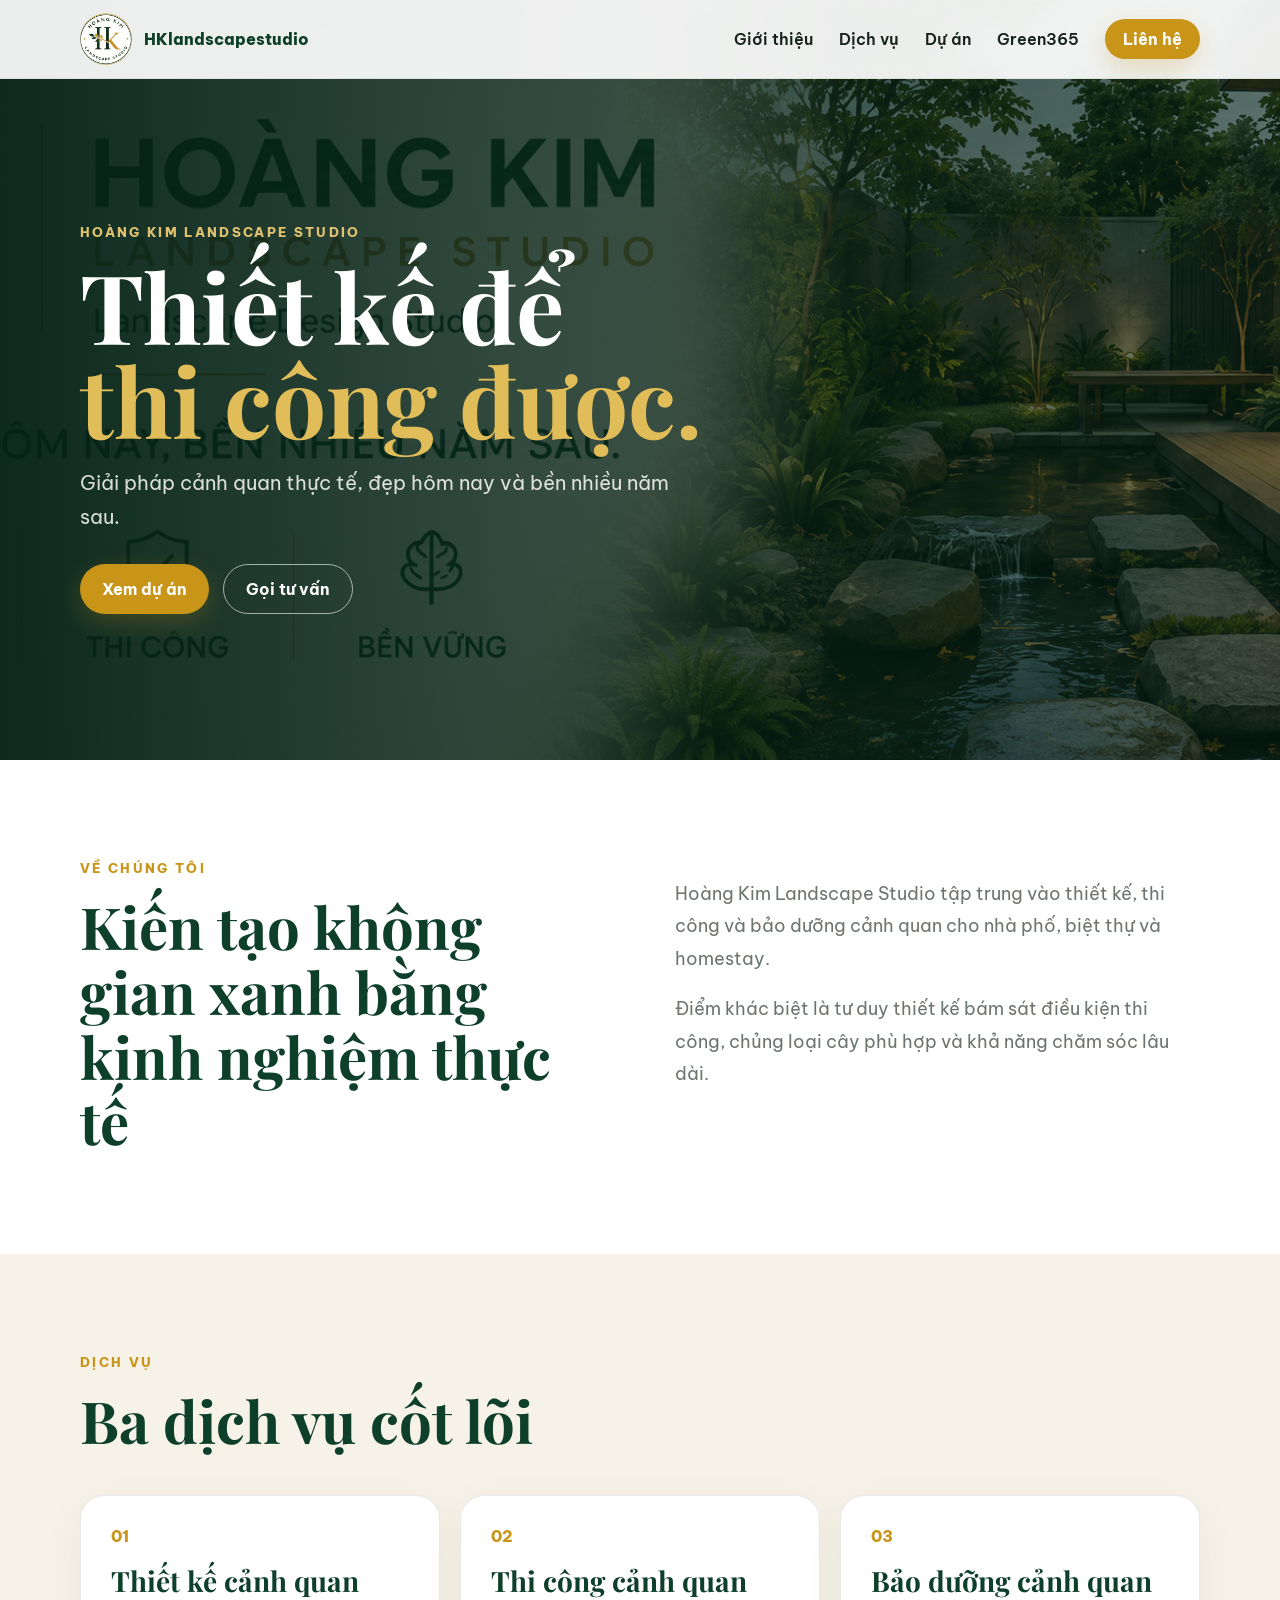
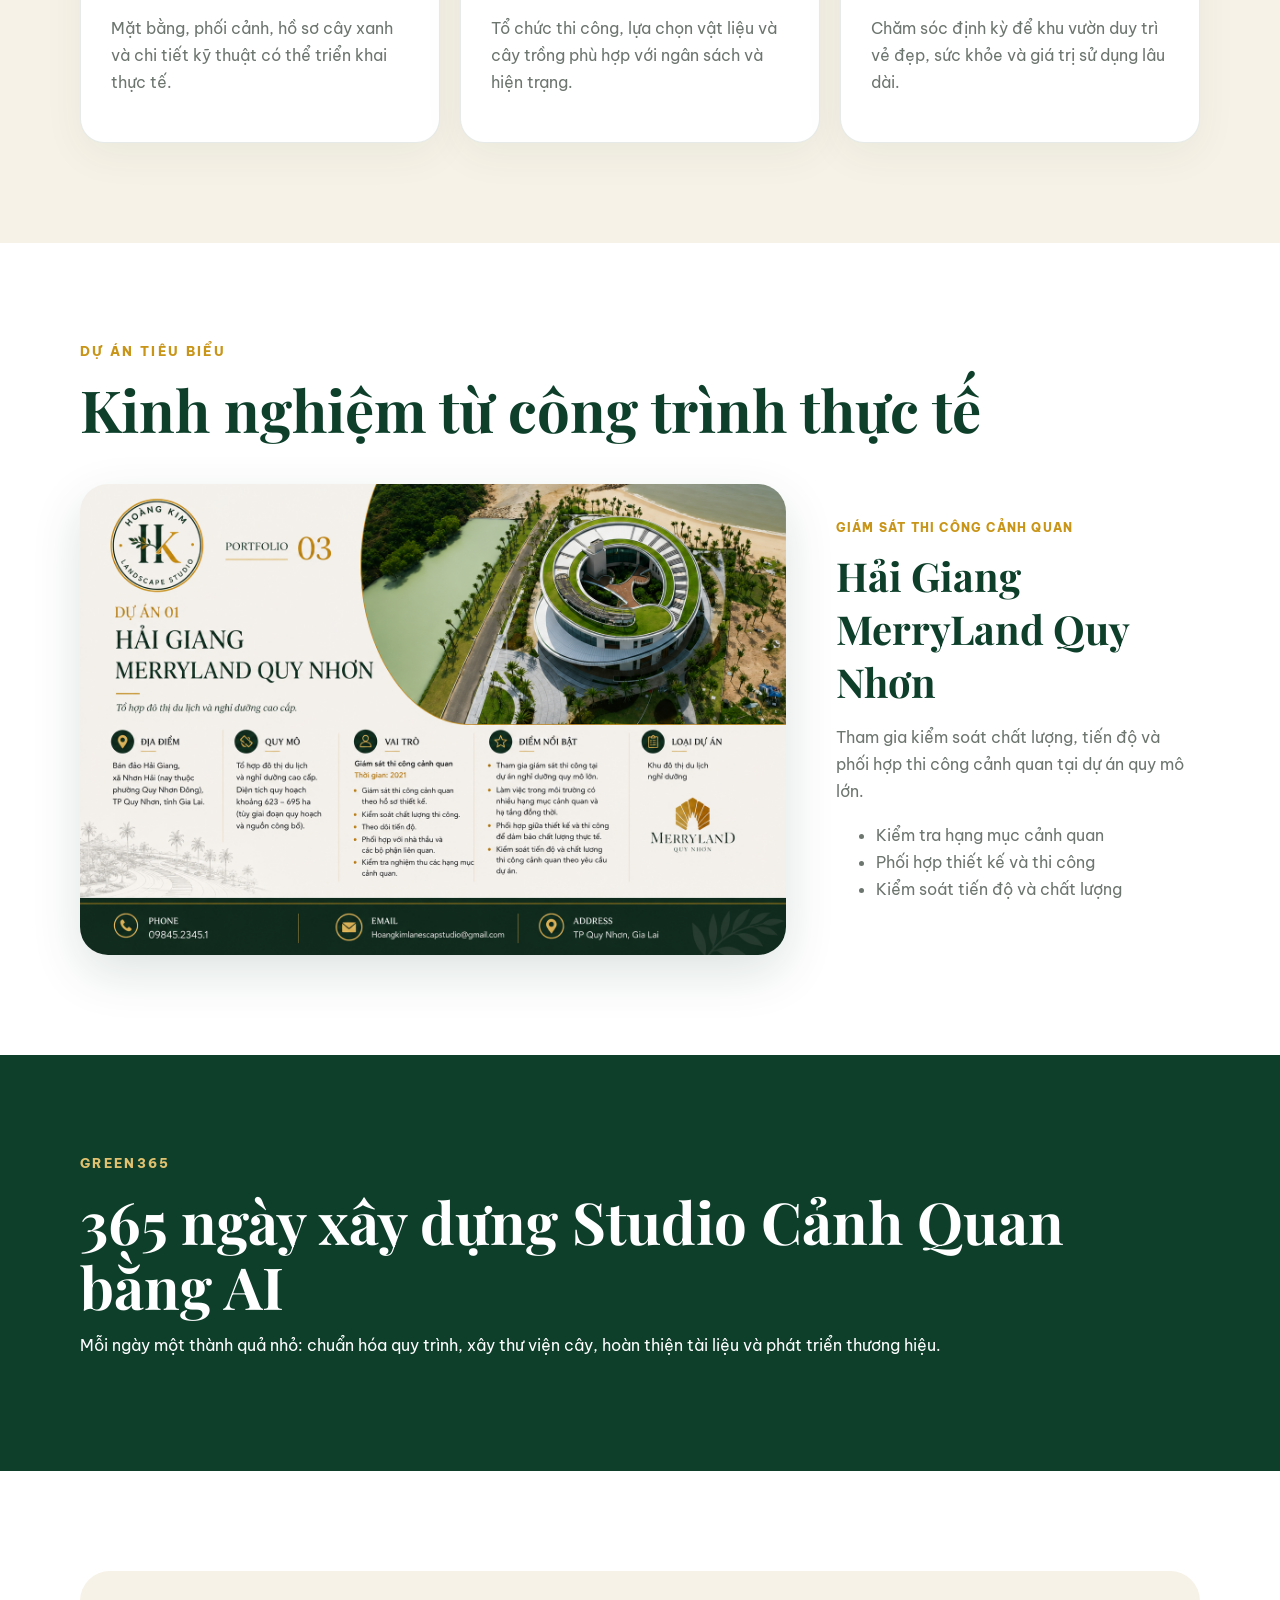
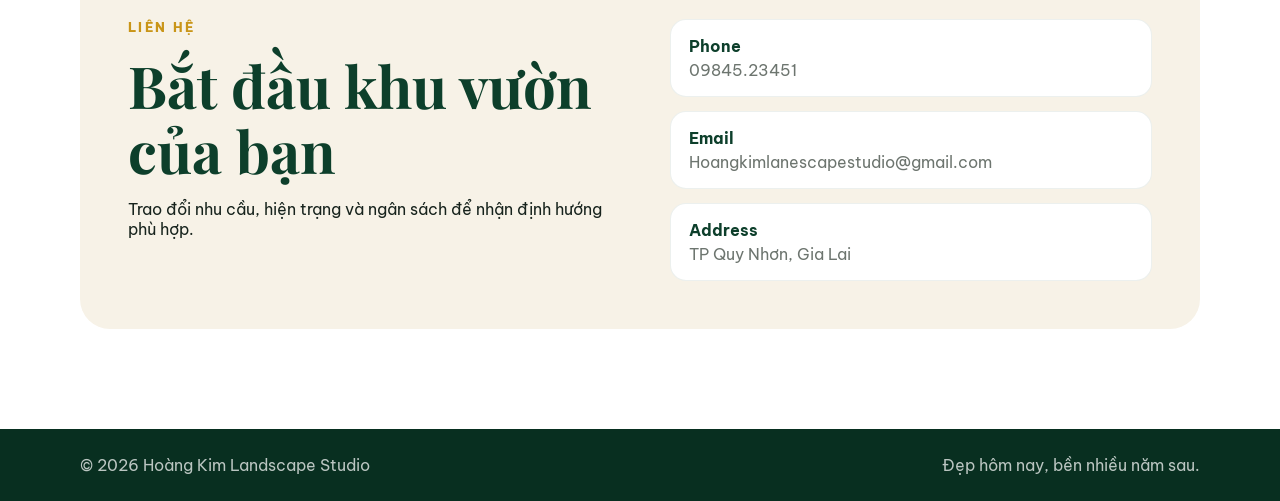
==== index.html @ aa74af4d "Refactor green365 section layout and content Updated the layout and content of the green365 section." ====
<!doctype html>
<html lang="vi">
<head>
  <meta charset="utf-8">
  <meta name="viewport" content="width=device-width,initial-scale=1">
  <meta name="description" content="Hoàng Kim Landscape Studio – Thiết kế, thi công và bảo dưỡng cảnh quan.">
  <title>HKlandscapestudio | Hoàng Kim Landscape Studio</title>
  <link rel="preconnect" href="https://fonts.googleapis.com">
  <link rel="preconnect" href="https://fonts.gstatic.com" crossorigin>
  <link href="https://fonts.googleapis.com/css2?family=Be+Vietnam+Pro:wght@400;500;600;700;800&family=Playfair+Display:wght@600;700&display=swap" rel="stylesheet">
  <link rel="stylesheet" href="styles.css">
</head>
<body>
<header class="site-header">
  <div class="container nav-wrap">
    <a class="brand" href="#top">
      <img src="assets/logo.jpg" alt="Logo Hoàng Kim Landscape Studio">
      <span>HKlandscapestudio</span>
    </a>
    <button class="menu-btn" aria-label="Mở menu" onclick="document.body.classList.toggle('menu-open')">☰</button>
    <nav>
      <a href="#about">Giới thiệu</a>
      <a href="#services">Dịch vụ</a>
      <a href="#projects">Dự án</a>
      <a href="#green365">Green365</a>
      <a href="#contact" class="btn small">Liên hệ</a>
    </nav>
  </div>
</header>

<main id="top">
  <section class="hero">
    <div class="overlay"></div>
    <div class="container hero-content">
      <div class="eyebrow">HOÀNG KIM LANDSCAPE STUDIO</div>
      <h1>Thiết kế để<br><span>thi công được.</span></h1>
      <p>Giải pháp cảnh quan thực tế, đẹp hôm nay và bền nhiều năm sau.</p>
      <div class="hero-actions">
        <a href="#projects" class="btn">Xem dự án</a>
        <a href="tel:0984523451" class="btn ghost">Gọi tư vấn</a>
      </div>
    </div>
  </section>

  <section id="about" class="section">
    <div class="container split">
      <div>
        <div class="eyebrow dark">VỀ CHÚNG TÔI</div>
        <h2>Kiến tạo không gian xanh bằng kinh nghiệm thực tế</h2>
      </div>
      <div class="lead">
        <p>Hoàng Kim Landscape Studio tập trung vào thiết kế, thi công và bảo dưỡng cảnh quan cho nhà phố, biệt thự và homestay.</p>
        <p>Điểm khác biệt là tư duy thiết kế bám sát điều kiện thi công, chủng loại cây phù hợp và khả năng chăm sóc lâu dài.</p>
      </div>
    </div>
  </section>

  <section id="services" class="section soft">
    <div class="container">
      <div class="section-head">
        <div class="eyebrow dark">DỊCH VỤ</div>
        <h2>Ba dịch vụ cốt lõi</h2>
      </div>
      <div class="cards">
        <article class="card">
          <span>01</span><h3>Thiết kế cảnh quan</h3>
          <p>Mặt bằng, phối cảnh, hồ sơ cây xanh và chi tiết kỹ thuật có thể triển khai thực tế.</p>
        </article>
        <article class="card">
          <span>02</span><h3>Thi công cảnh quan</h3>
          <p>Tổ chức thi công, lựa chọn vật liệu và cây trồng phù hợp với ngân sách và hiện trạng.</p>
        </article>
        <article class="card">
          <span>03</span><h3>Bảo dưỡng cảnh quan</h3>
          <p>Chăm sóc định kỳ để khu vườn duy trì vẻ đẹp, sức khỏe và giá trị sử dụng lâu dài.</p>
        </article>
      </div>
    </div>
  </section>

  <section id="projects" class="section">
    <div class="container">
      <div class="section-head">
        <div class="eyebrow dark">DỰ ÁN TIÊU BIỂU</div>
        <h2>Kinh nghiệm từ công trình thực tế</h2>
      </div>
      <div class="project">
        <img src="assets/portfolio-hai-giang.png" alt="Dự án Hải Giang MerryLand Quy Nhơn">
        <div class="project-copy">
          <div class="tag">GIÁM SÁT THI CÔNG CẢNH QUAN</div>
          <h3>Hải Giang MerryLand Quy Nhơn</h3>
          <p>Tham gia kiểm soát chất lượng, tiến độ và phối hợp thi công cảnh quan tại dự án quy mô lớn.</p>
          <ul>
            <li>Kiểm tra hạng mục cảnh quan</li>
            <li>Phối hợp thiết kế và thi công</li>
            <li>Kiểm soát tiến độ và chất lượng</li>
          </ul>
        </div>
      </div>
    </div>
  </section>

  <section id="green365" class="section green">
  <div class="container">

    <div class="green365-heading">
      <div>
        <div class="eyebrow">GREEN365</div>
        <h2>365 ngày xây dựng Studio Cảnh Quan bằng AI</h2>
      </div>

      <p>
        Mỗi ngày một thành quả nhỏ: chuẩn hóa quy trình, xây thư viện cây,
        hoàn thiện tài liệu và phát triển thương hiệu.
      </p>
    </div>

    <div id="green365-gallery" class="green365-gallery">
      <!-- Các ngày Green365 sẽ tự động xuất hiện tại đây -->
    </div>

  </div>
</section>

  <section id="contact" class="section">
    <div class="container contact-box">
      <div>
        <div class="eyebrow dark">LIÊN HỆ</div>
        <h2>Bắt đầu khu vườn của bạn</h2>
        <p>Trao đổi nhu cầu, hiện trạng và ngân sách để nhận định hướng phù hợp.</p>
      </div>
      <div class="contact-list">
        <a href="tel:0984523451"><b>Phone</b><span>09845.23451</span></a>
        <a href="mailto:Hoangkimlanescapestudio@gmail.com"><b>Email</b><span>Hoangkimlanescapestudio@gmail.com</span></a>
        <div><b>Address</b><span>TP Quy Nhơn, Gia Lai</span></div>
      </div>
    </div>
  </section>
</main>

<footer>
  <div class="container footer-wrap">
    <span>© 2026 Hoàng Kim Landscape Studio</span>
    <span>Đẹp hôm nay, bền nhiều năm sau.</span>
  </div>
</footer>
<script src="script.js"></script>
</body>
</html>
---- styles.css ----
:root{--green:#0d3f2b;--green2:#174f36;--gold:#c99518;--cream:#f7f2e7;--ink:#17231d;--muted:#6d756f;--white:#fff}
*{box-sizing:border-box}html{scroll-behavior:smooth}body{margin:0;font-family:"Be Vietnam Pro",sans-serif;color:var(--ink);background:#fff}img{max-width:100%;display:block}a{text-decoration:none;color:inherit}
.container{width:min(1120px,92%);margin:auto}.site-header{position:fixed;top:0;left:0;right:0;z-index:20;background:rgba(255,255,255,.92);backdrop-filter:blur(12px);border-bottom:1px solid rgba(13,63,43,.08)}
.nav-wrap{height:78px;display:flex;align-items:center;justify-content:space-between}.brand{display:flex;align-items:center;gap:12px;font-weight:800;color:var(--green)}.brand img{width:52px;height:52px;border-radius:50%;object-fit:cover}.site-header nav{display:flex;gap:26px;align-items:center;font-weight:600}.site-header nav a:hover{color:var(--gold)}
.menu-btn{display:none;border:0;background:none;font-size:28px;color:var(--green)}
.btn{display:inline-flex;align-items:center;justify-content:center;padding:14px 22px;border-radius:999px;background:var(--gold);color:#fff;font-weight:700;box-shadow:0 8px 24px rgba(201,149,24,.24)}.btn.small{padding:10px 18px}.btn.ghost{background:transparent;border:1px solid rgba(255,255,255,.6);box-shadow:none}
.hero{min-height:760px;display:flex;align-items:center;position:relative;background:linear-gradient(90deg,rgba(4,34,22,.96),rgba(4,34,22,.58)),url("assets/hero-cover.png") center/cover no-repeat;color:#fff;padding-top:78px}.hero-content{position:relative;z-index:2}.eyebrow{letter-spacing:.18em;font-weight:800;font-size:13px;color:#dfc16f;margin-bottom:18px}.eyebrow.dark{color:var(--gold)}h1,h2,h3{font-family:"Playfair Display",serif;margin:0}h1{font-size:clamp(54px,8vw,96px);line-height:.98;max-width:850px}h1 span{color:#e0bd58}.hero p{font-size:20px;max-width:620px;line-height:1.7;color:rgba(255,255,255,.84)}.hero-actions{display:flex;gap:14px;margin-top:30px}
.section{padding:100px 0}.soft{background:var(--cream)}.split{display:grid;grid-template-columns:1fr 1fr;gap:70px;align-items:start}.section h2{font-size:clamp(38px,5vw,58px);line-height:1.12;color:var(--green)}.lead{font-size:18px;line-height:1.8;color:var(--muted)}.section-head{margin-bottom:42px}.cards{display:grid;grid-template-columns:repeat(3,1fr);gap:20px}.card{padding:30px;border-radius:24px;background:#fff;border:1px solid rgba(13,63,43,.1);box-shadow:0 12px 40px rgba(13,63,43,.06)}.card span{color:var(--gold);font-weight:800}.card h3{font-size:28px;color:var(--green);margin:16px 0 10px}.card p{color:var(--muted);line-height:1.7}
.project{display:grid;grid-template-columns:1.3fr .7fr;gap:34px;align-items:center}.project img{border-radius:28px;box-shadow:0 18px 50px rgba(13,63,43,.14)}.project-copy{padding:16px}.tag{font-size:12px;font-weight:800;letter-spacing:.1em;color:var(--gold)}.project h3{font-size:40px;color:var(--green);margin:14px 0}.project p,.project li{color:var(--muted);line-height:1.7}
.green{background:var(--green);color:#fff}.green h2{color:#fff}.light{color:rgba(255,255,255,.76)}.text-link{color:#e1bf58;font-weight:700}
.contact-box{display:grid;grid-template-columns:1fr 1fr;gap:60px;background:var(--cream);padding:48px;border-radius:30px}.contact-list{display:grid;gap:14px}.contact-list a,.contact-list div{padding:16px 18px;background:#fff;border-radius:16px;display:flex;flex-direction:column;gap:4px;border:1px solid rgba(13,63,43,.08)}.contact-list b{color:var(--green)}.contact-list span{color:var(--muted);word-break:break-word}
footer{background:#082f20;color:rgba(255,255,255,.72);padding:26px 0}.footer-wrap{display:flex;justify-content:space-between;gap:20px}
@media(max-width:800px){.menu-btn{display:block}.site-header nav{display:none;position:absolute;top:78px;left:0;right:0;background:#fff;padding:20px;flex-direction:column;box-shadow:0 15px 30px rgba(0,0,0,.1)}body.menu-open nav{display:flex}.hero{min-height:680px}.split,.cards,.project,.contact-box{grid-template-columns:1fr}.section{padding:72px 0}.project-copy{padding:0}.footer-wrap{flex-direction:column}.brand span{font-size:14px}}
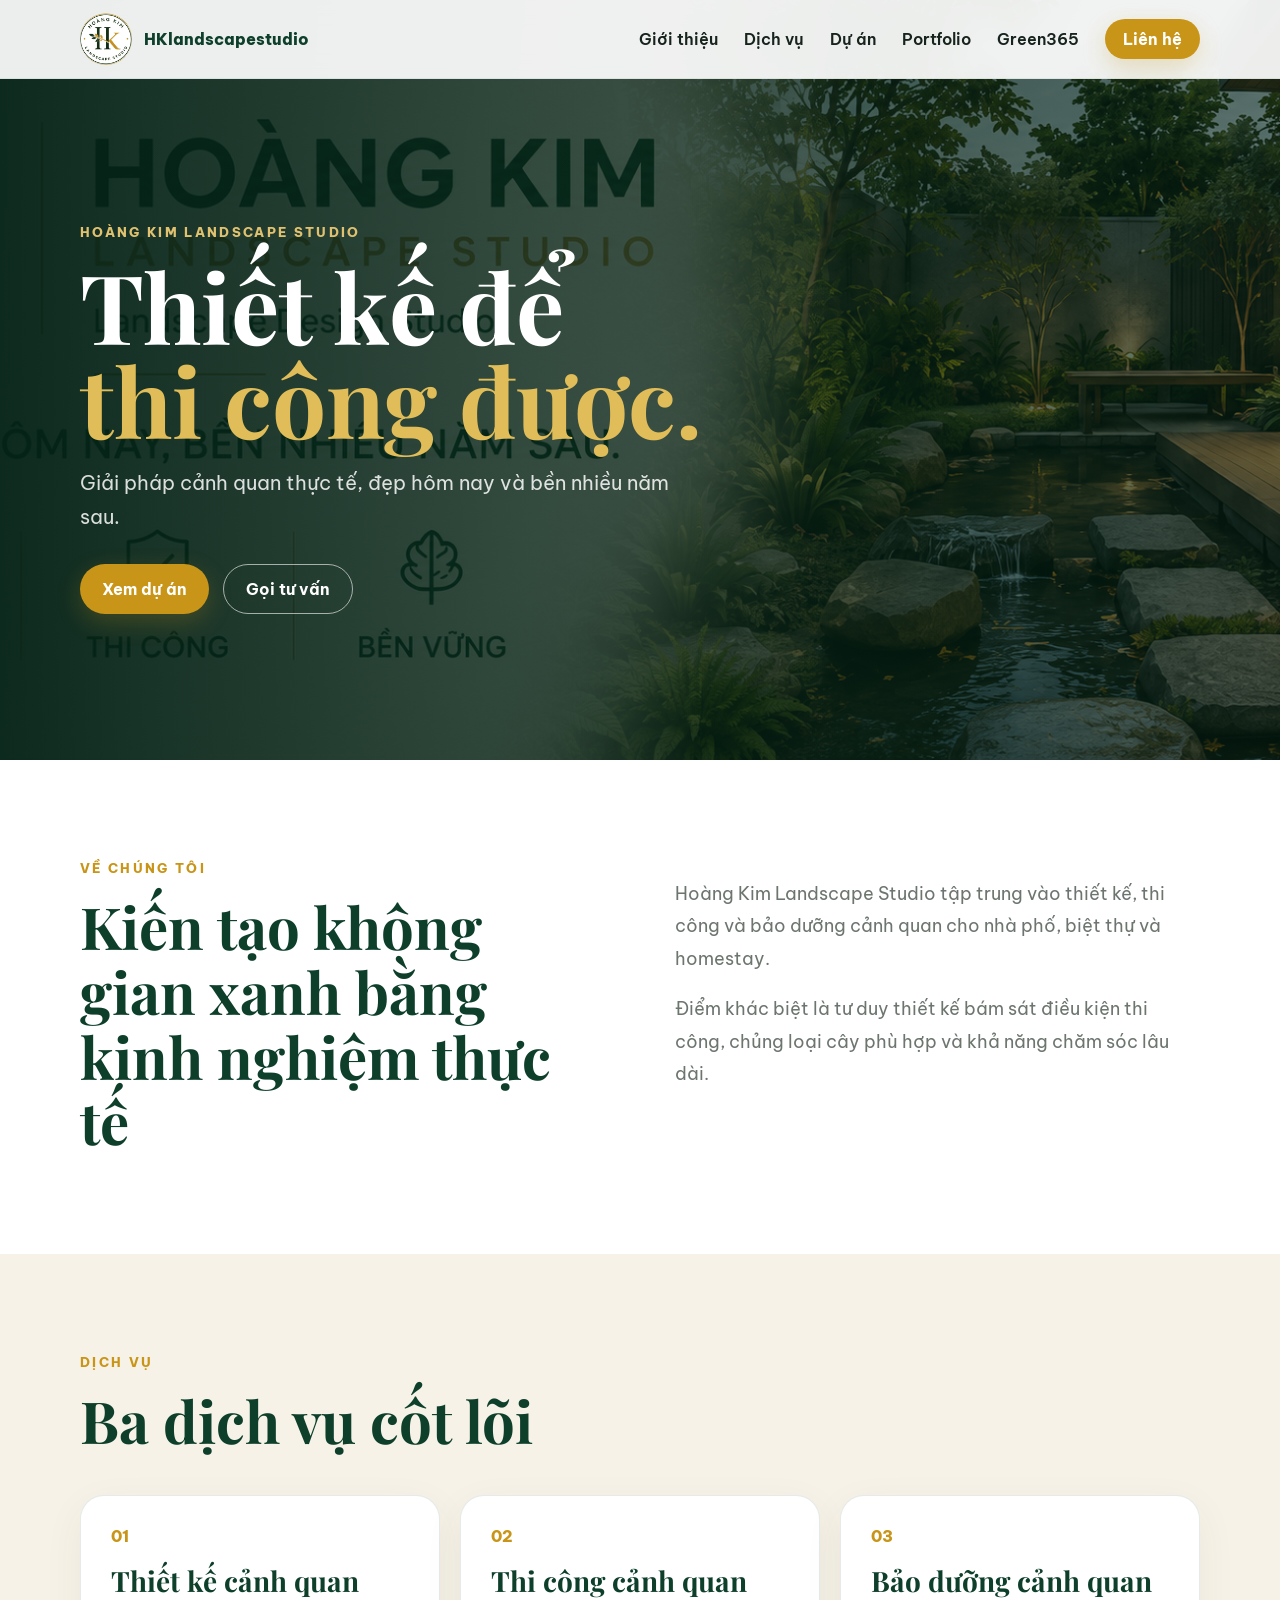
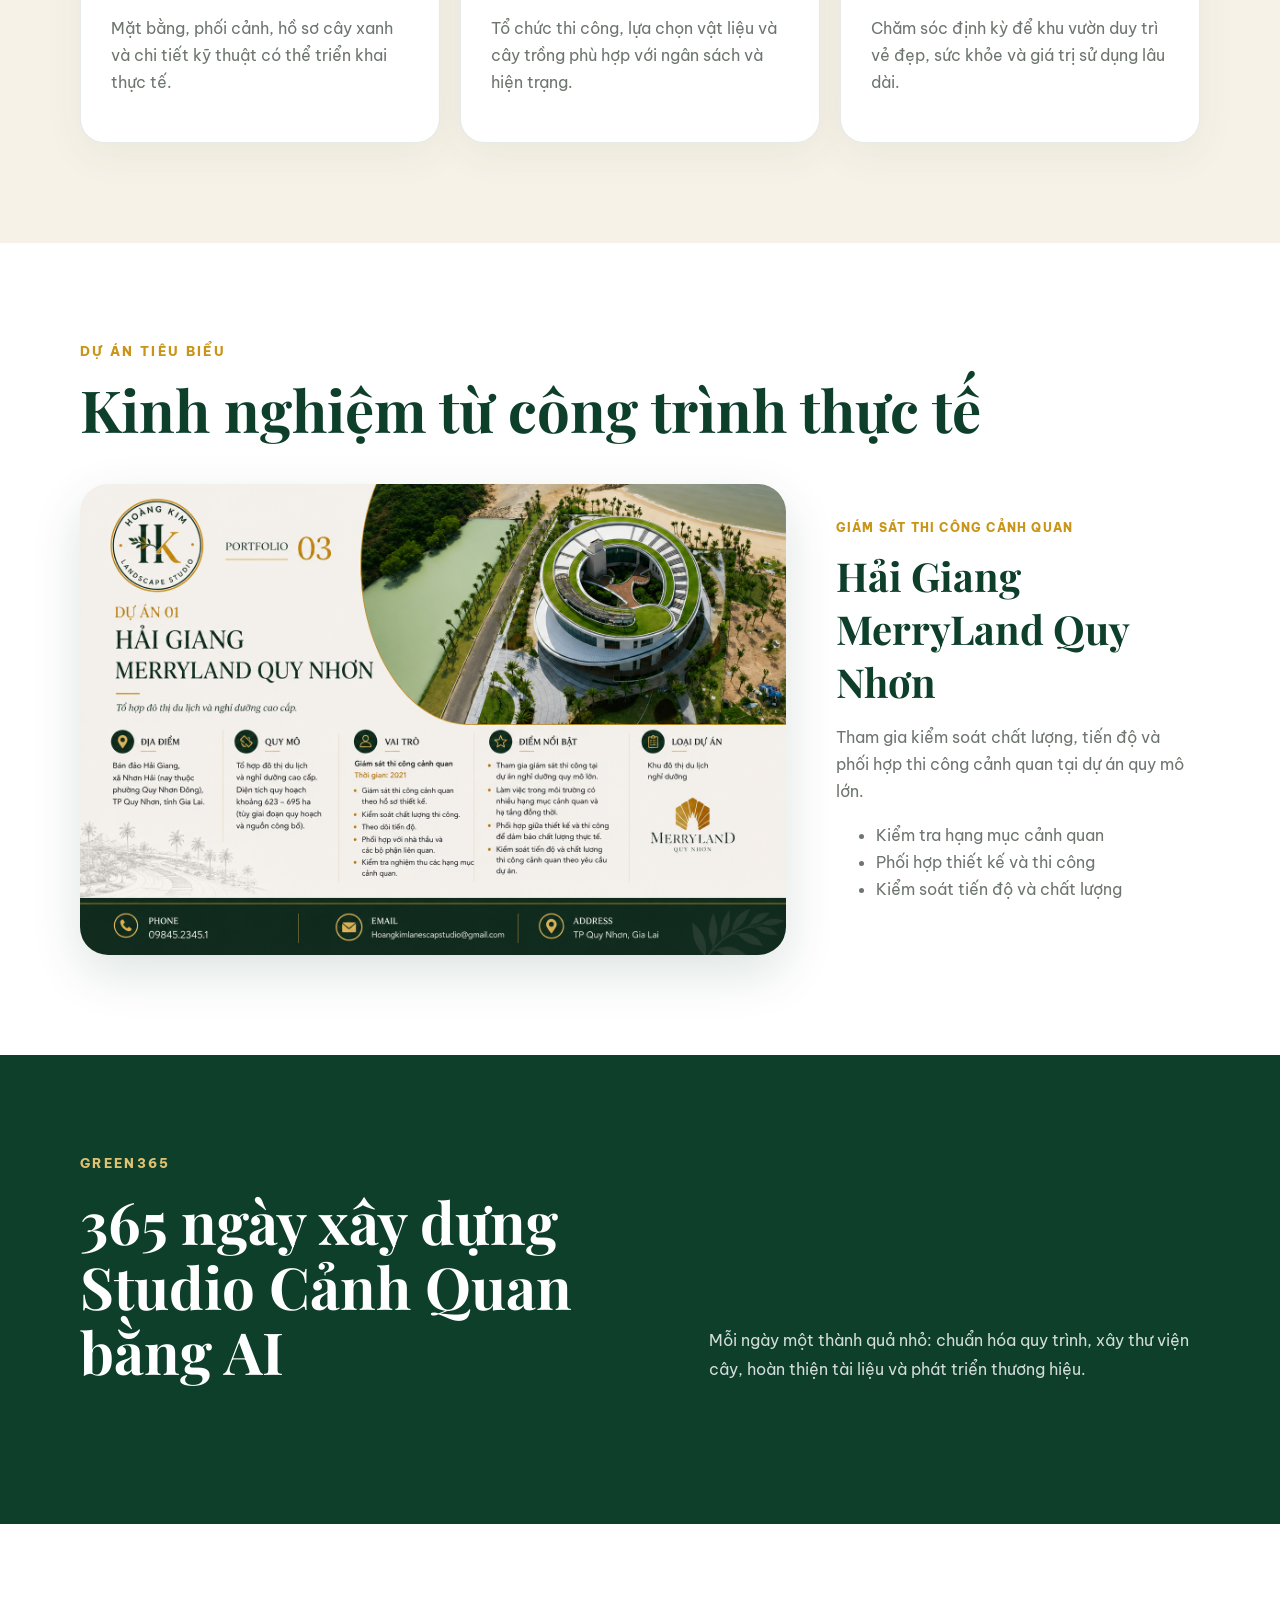
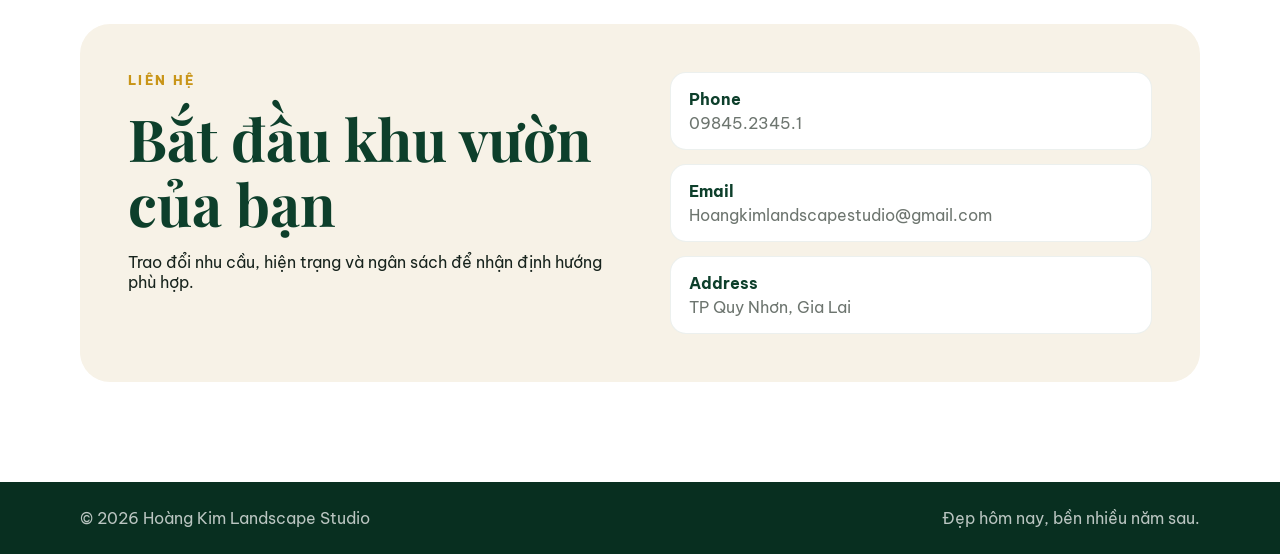
==== commit 9c3fdbe2: "Update index.html" ====
--- a/index.html
+++ b/index.html
@@ -22,7 +22,8 @@
       <a href="#about">Giới thiệu</a>
       <a href="#services">Dịch vụ</a>
       <a href="#projects">Dự án</a>
-      <a href="#green365">Green365</a>
+      <a href="portfolio.html">Portfolio</a>
+      <a href="green365.html">Green365</a>
       <a href="#contact" class="btn small">Liên hệ</a>
     </nav>
   </div>
@@ -130,8 +131,8 @@
         <p>Trao đổi nhu cầu, hiện trạng và ngân sách để nhận định hướng phù hợp.</p>
       </div>
       <div class="contact-list">
-        <a href="tel:0984523451"><b>Phone</b><span>09845.23451</span></a>
-        <a href="mailto:Hoangkimlanescapestudio@gmail.com"><b>Email</b><span>Hoangkimlanescapestudio@gmail.com</span></a>
+        <a href="tel:098452345.1"><b>Phone</b><span>09845.2345.1</span></a>
+        <a href="mailto:Hoangkimlandscapestudio@gmail.com"><b>Email</b><span>Hoangkimlandscapestudio@gmail.com</span></a>
         <div><b>Address</b><span>TP Quy Nhơn, Gia Lai</span></div>
       </div>
     </div>
@@ -144,6 +145,7 @@
     <span>Đẹp hôm nay, bền nhiều năm sau.</span>
   </div>
 </footer>
+<script src="green365.js"></script>
 <script src="script.js"></script>
 </body>
 </html>
--- a/styles.css
+++ b/styles.css
@@ -12,3 +12,79 @@
 .contact-box{display:grid;grid-template-columns:1fr 1fr;gap:60px;background:var(--cream);padding:48px;border-radius:30px}.contact-list{display:grid;gap:14px}.contact-list a,.contact-list div{padding:16px 18px;background:#fff;border-radius:16px;display:flex;flex-direction:column;gap:4px;border:1px solid rgba(13,63,43,.08)}.contact-list b{color:var(--green)}.contact-list span{color:var(--muted);word-break:break-word}
 footer{background:#082f20;color:rgba(255,255,255,.72);padding:26px 0}.footer-wrap{display:flex;justify-content:space-between;gap:20px}
 @media(max-width:800px){.menu-btn{display:block}.site-header nav{display:none;position:absolute;top:78px;left:0;right:0;background:#fff;padding:20px;flex-direction:column;box-shadow:0 15px 30px rgba(0,0,0,.1)}body.menu-open nav{display:flex}.hero{min-height:680px}.split,.cards,.project,.contact-box{grid-template-columns:1fr}.section{padding:72px 0}.project-copy{padding:0}.footer-wrap{flex-direction:column}.brand span{font-size:14px}}
+.green365-heading {
+  display: grid;
+  grid-template-columns: 1.2fr 1fr;
+  gap: 40px;
+  align-items: end;
+  margin-bottom: 40px;
+}
+
+.green365-heading p {
+  color: rgba(255, 255, 255, 0.82);
+  line-height: 1.8;
+  margin: 0;
+}
+
+.green365-gallery {
+  display: grid;
+  grid-template-columns: repeat(3, 1fr);
+  gap: 24px;
+}
+
+.green365-card {
+  background: #ffffff;
+  border-radius: 16px;
+  overflow: hidden;
+  box-shadow: 0 12px 30px rgba(0, 0, 0, 0.16);
+  transition: transform 0.3s ease, box-shadow 0.3s ease;
+}
+
+.green365-card:hover {
+  transform: translateY(-6px);
+  box-shadow: 0 18px 38px rgba(0, 0, 0, 0.22);
+}
+
+.green365-card img {
+  display: block;
+  width: 100%;
+  aspect-ratio: 4 / 5;
+  object-fit: cover;
+}
+
+.green365-card-content {
+  padding: 20px;
+}
+
+.green365-card-content span {
+  display: inline-block;
+  margin-bottom: 10px;
+  color: #8a6a18;
+  font-size: 13px;
+  font-weight: 700;
+  text-transform: uppercase;
+}
+
+.green365-card-content h3 {
+  margin: 0;
+  color: #173b2b;
+  font-size: 18px;
+  line-height: 1.45;
+}
+
+@media (max-width: 900px) {
+  .green365-heading {
+    grid-template-columns: 1fr;
+    gap: 16px;
+  }
+
+  .green365-gallery {
+    grid-template-columns: repeat(2, 1fr);
+  }
+}
+
+@media (max-width: 600px) {
+  .green365-gallery {
+    grid-template-columns: 1fr;
+  }
+}
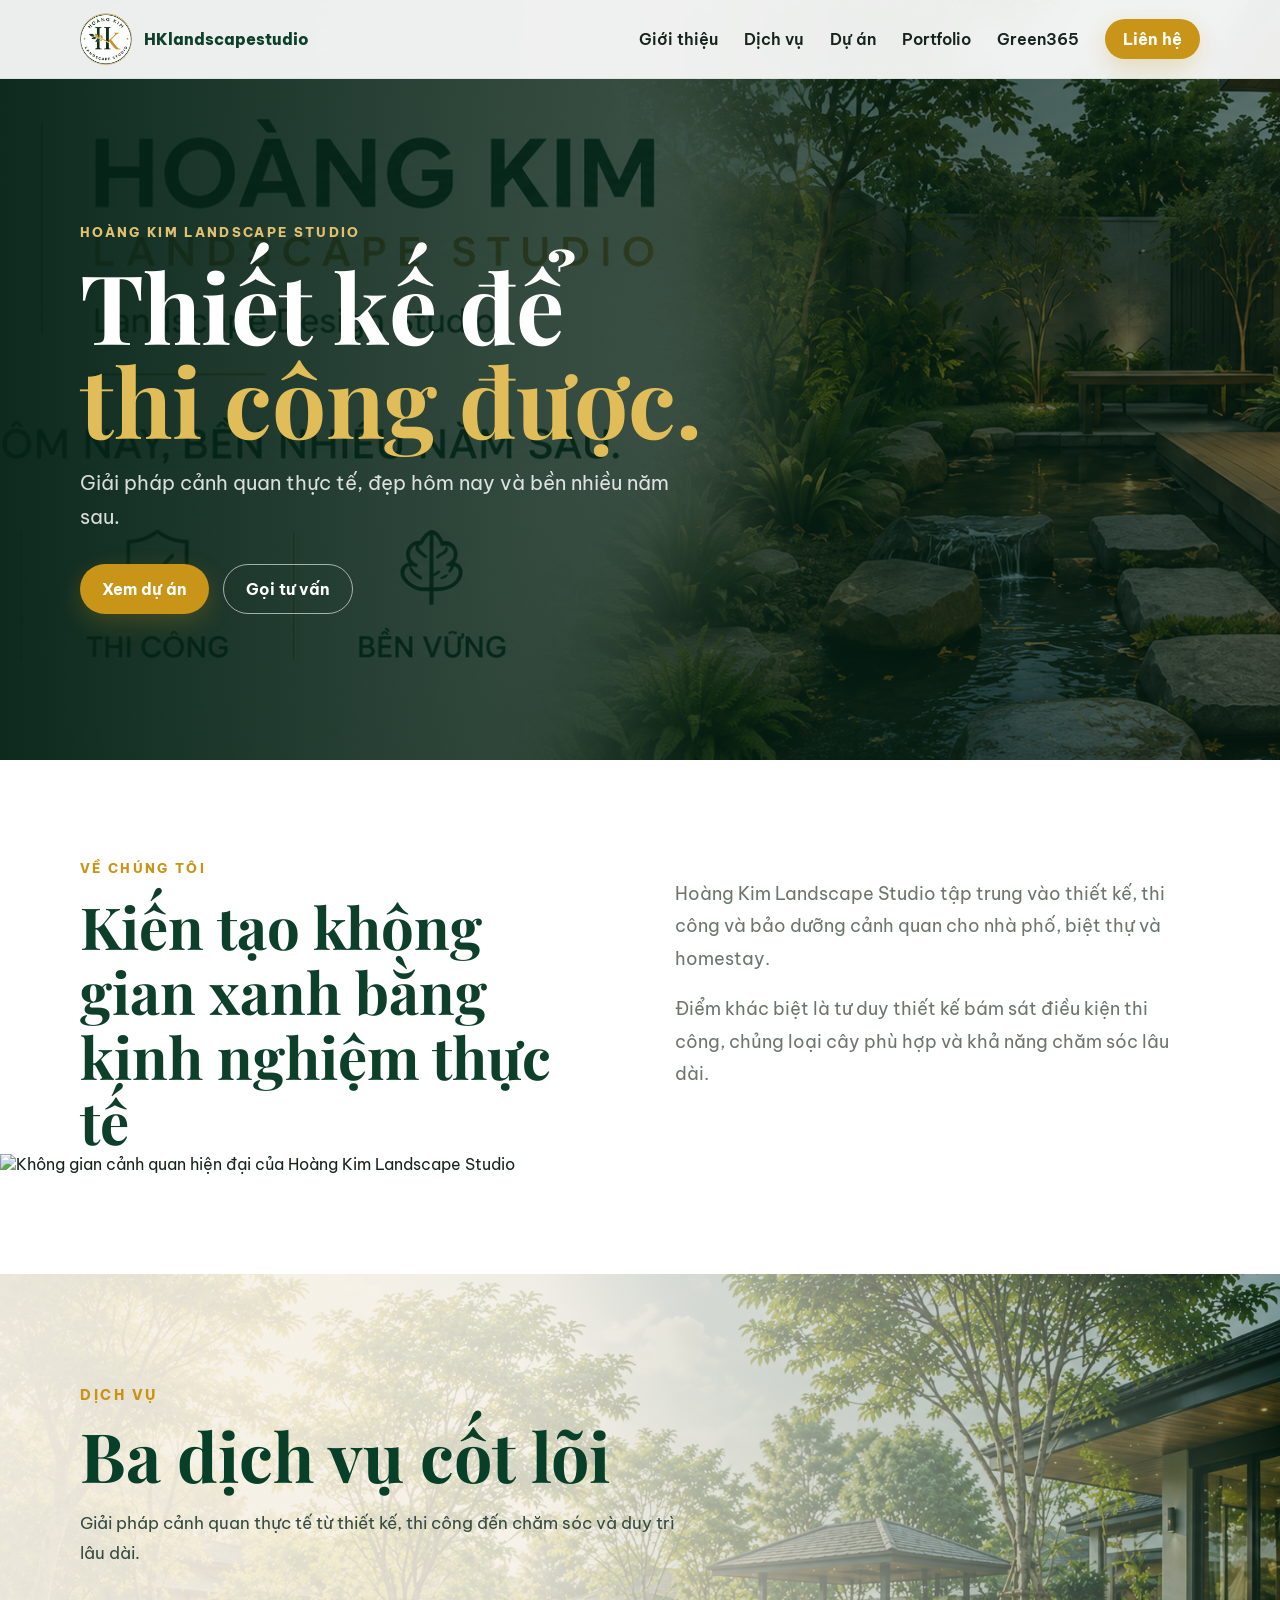
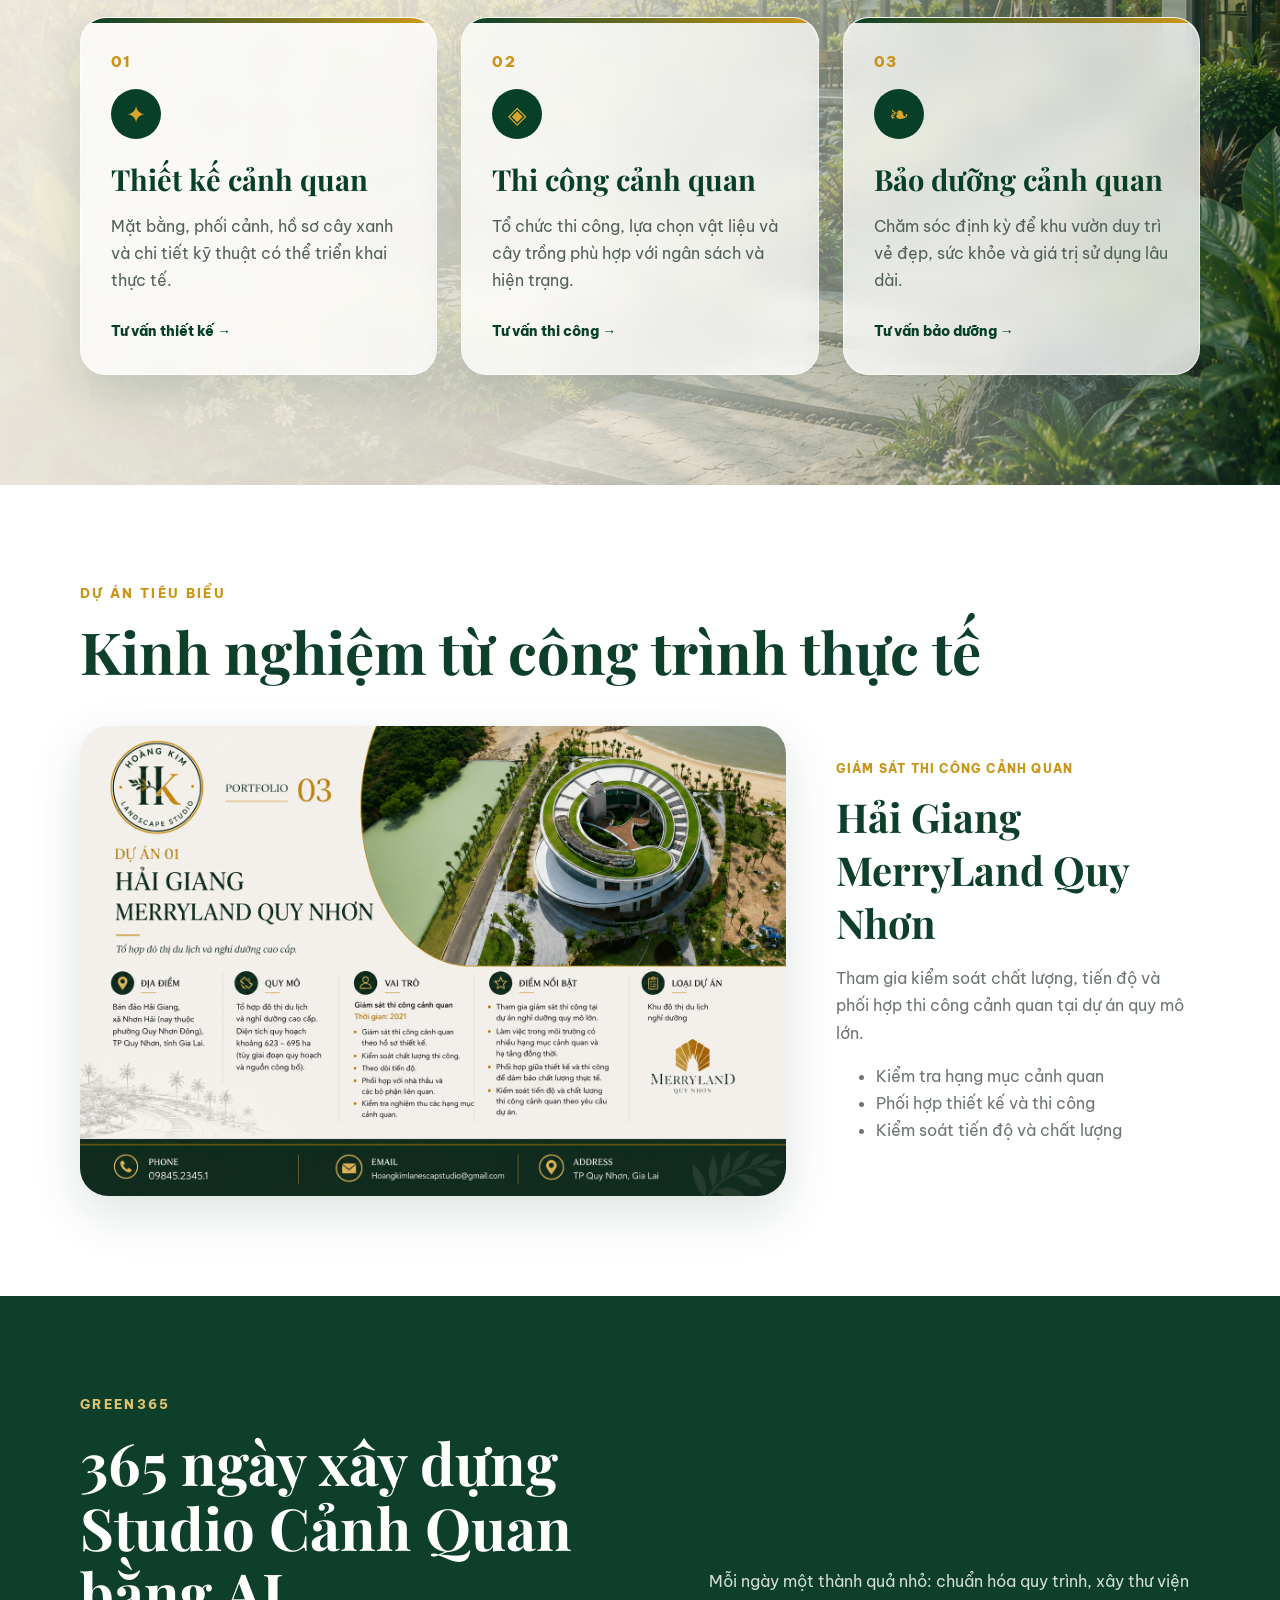
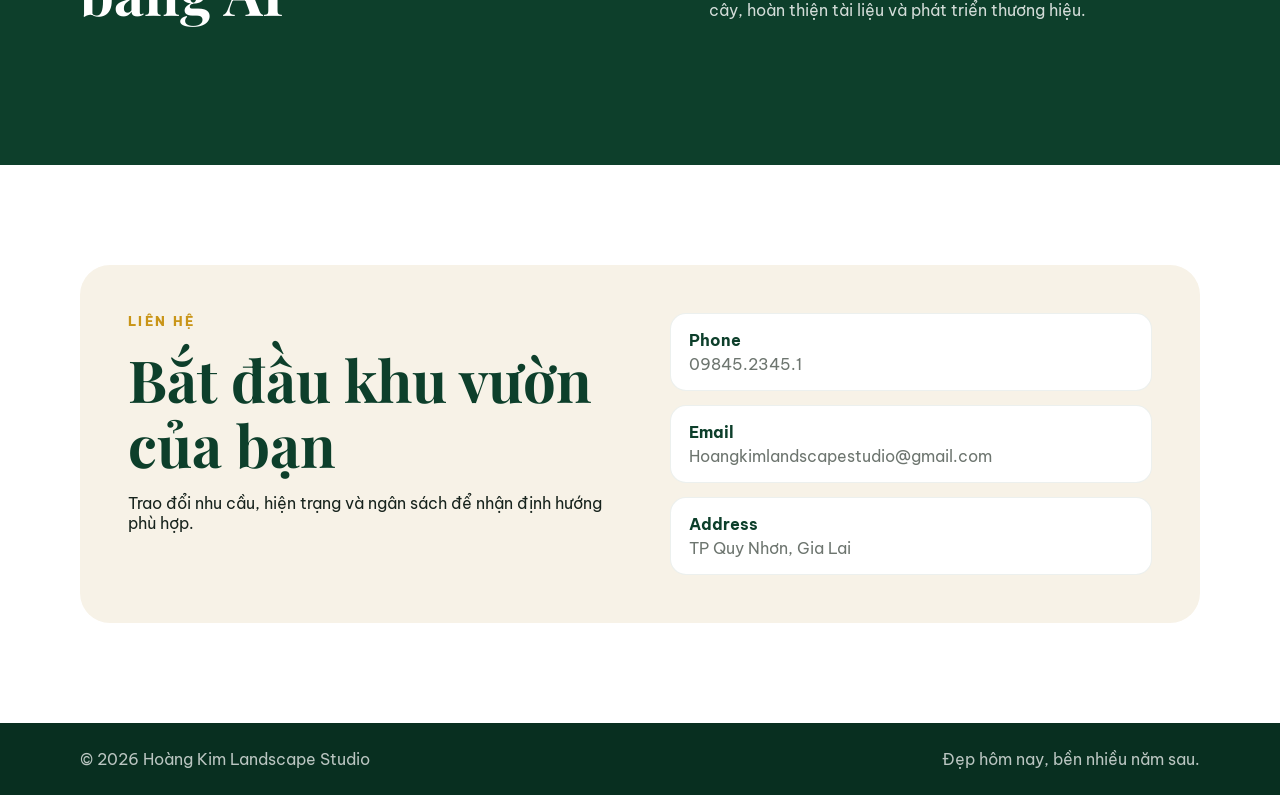
==== commit c8d1b697: "Update index.html" ====
--- a/index.html
+++ b/index.html
@@ -54,30 +54,91 @@
         <p>Điểm khác biệt là tư duy thiết kế bám sát điều kiện thi công, chủng loại cây phù hợp và khả năng chăm sóc lâu dài.</p>
       </div>
     </div>
-  </section>
-
-  <section id="services" class="section soft">
-    <div class="container">
-      <div class="section-head">
-        <div class="eyebrow dark">DỊCH VỤ</div>
-        <h2>Ba dịch vụ cốt lõi</h2>
-      </div>
-      <div class="cards">
-        <article class="card">
-          <span>01</span><h3>Thiết kế cảnh quan</h3>
-          <p>Mặt bằng, phối cảnh, hồ sơ cây xanh và chi tiết kỹ thuật có thể triển khai thực tế.</p>
-        </article>
-        <article class="card">
-          <span>02</span><h3>Thi công cảnh quan</h3>
-          <p>Tổ chức thi công, lựa chọn vật liệu và cây trồng phù hợp với ngân sách và hiện trạng.</p>
-        </article>
-        <article class="card">
-          <span>03</span><h3>Bảo dưỡng cảnh quan</h3>
-          <p>Chăm sóc định kỳ để khu vườn duy trì vẻ đẹp, sức khỏe và giá trị sử dụng lâu dài.</p>
-        </article>
-      </div>
-    </div>
-  </section>
+    <div class="about-image">
+  <img
+    src="assets/about-bg.png"
+    alt="Không gian cảnh quan hiện đại của Hoàng Kim Landscape Studio"
+  >
+</div>
+  </section>
+
+  <section id="services" class="services-section">
+  <div class="services-overlay"></div>
+
+  <div class="container services-container">
+    <div class="services-heading">
+      <span class="services-label">DỊCH VỤ</span>
+
+      <h2>Ba dịch vụ cốt lõi</h2>
+
+      <p>
+        Giải pháp cảnh quan thực tế từ thiết kế, thi công
+        đến chăm sóc và duy trì lâu dài.
+      </p>
+    </div>
+
+    <div class="services-grid">
+
+      <article class="service-card">
+        <span class="service-number">01</span>
+
+        <div class="service-icon" aria-hidden="true">
+          ✦
+        </div>
+
+        <h3>Thiết kế cảnh quan</h3>
+
+        <p>
+          Mặt bằng, phối cảnh, hồ sơ cây xanh và chi tiết kỹ thuật
+          có thể triển khai thực tế.
+        </p>
+
+        <a href="#contact" class="service-link">
+          Tư vấn thiết kế →
+        </a>
+      </article>
+
+      <article class="service-card">
+        <span class="service-number">02</span>
+
+        <div class="service-icon" aria-hidden="true">
+          ◈
+        </div>
+
+        <h3>Thi công cảnh quan</h3>
+
+        <p>
+          Tổ chức thi công, lựa chọn vật liệu và cây trồng phù hợp
+          với ngân sách và hiện trạng.
+        </p>
+
+        <a href="#contact" class="service-link">
+          Tư vấn thi công →
+        </a>
+      </article>
+
+      <article class="service-card">
+        <span class="service-number">03</span>
+
+        <div class="service-icon" aria-hidden="true">
+          ❧
+        </div>
+
+        <h3>Bảo dưỡng cảnh quan</h3>
+
+        <p>
+          Chăm sóc định kỳ để khu vườn duy trì vẻ đẹp, sức khỏe
+          và giá trị sử dụng lâu dài.
+        </p>
+
+        <a href="#contact" class="service-link">
+          Tư vấn bảo dưỡng →
+        </a>
+      </article>
+
+    </div>
+  </div>
+</section>
 
   <section id="projects" class="section">
     <div class="container">
--- a/styles.css
+++ b/styles.css
@@ -88,3 +88,513 @@
     grid-template-columns: 1fr;
   }
 }
+.green365-page {
+  padding-top: 140px;
+  min-height: 100vh;
+}
+
+.green365-page .section-head {
+  max-width: 760px;
+  margin-bottom: 40px;
+}
+
+.green365-page h1 {
+  margin: 10px 0 16px;
+  font-size: clamp(36px, 6vw, 64px);
+}
+
+.green365-gallery {
+  display: grid;
+  grid-template-columns: repeat(3, minmax(0, 1fr));
+  gap: 24px;
+}
+
+.green365-card {
+  overflow: hidden;
+  border-radius: 20px;
+  background: #ffffff;
+  box-shadow: 0 12px 32px rgba(0, 0, 0, 0.1);
+}
+
+.green365-card img {
+  display: block;
+  width: 100%;
+  aspect-ratio: 4 / 5;
+  object-fit: cover;
+}
+
+.green365-card-content {
+  padding: 18px;
+}
+
+.green365-card-content span {
+  display: block;
+  margin-bottom: 8px;
+  font-size: 13px;
+  font-weight: 700;
+  letter-spacing: 0.08em;
+  color: #8c6a16;
+  text-transform: uppercase;
+}
+
+.green365-card-content h3 {
+  margin: 0;
+  font-size: 20px;
+}
+
+@media (max-width: 900px) {
+  .green365-gallery {
+    grid-template-columns: repeat(2, minmax(0, 1fr));
+  }
+}
+
+@media (max-width: 600px) {
+  .green365-page {
+    padding-top: 110px;
+  }
+/* =========================================
+   PORTFOLIO PAGE
+========================================= */
+
+.portfolio-page {
+  min-height: 100vh;
+  padding: 150px 0 80px;
+  background:
+    radial-gradient(
+      circle at top right,
+      rgba(192, 145, 31, 0.12),
+      transparent 35%
+    ),
+    #f4f0e7;
+}
+
+.portfolio-heading {
+  max-width: 760px;
+  margin: 0 auto 42px;
+  text-align: center;
+}
+
+.portfolio-heading h1 {
+  margin: 8px 0 14px;
+  font-family: "Playfair Display", serif;
+  font-size: clamp(42px, 7vw, 76px);
+  color: #073f28;
+}
+
+.portfolio-heading p {
+  margin: 0;
+  font-size: 17px;
+  line-height: 1.7;
+  color: #4f5b54;
+}
+
+.portfolio-viewer {
+  display: grid;
+  grid-template-columns: 64px minmax(0, 900px) 64px;
+  align-items: center;
+  justify-content: center;
+  gap: 22px;
+}
+
+.portfolio-book {
+  position: relative;
+  overflow: hidden;
+  border-radius: 12px;
+  background: #ffffff;
+  box-shadow:
+    0 30px 70px rgba(5, 49, 31, 0.18),
+    0 4px 12px rgba(0, 0, 0, 0.08);
+  perspective: 1200px;
+}
+
+.portfolio-book::after {
+  position: absolute;
+  inset: 0;
+  content: "";
+  pointer-events: none;
+  box-shadow: inset 0 0 0 1px rgba(7, 63, 40, 0.08);
+}
+
+.portfolio-book img {
+  display: block;
+  width: 100%;
+  height: auto;
+  max-height: 78vh;
+  object-fit: contain;
+  background: #ffffff;
+  transform-origin: left center;
+  transition:
+    opacity 0.25s ease,
+    transform 0.35s ease;
+}
+
+.portfolio-book img.page-changing {
+  opacity: 0.25;
+  transform: rotateY(-4deg) scale(0.99);
+}
+
+.portfolio-loading {
+  position: absolute;
+  inset: 50% auto auto 50%;
+  padding: 10px 16px;
+  border-radius: 8px;
+  background: rgba(7, 63, 40, 0.88);
+  color: #ffffff;
+  font-size: 14px;
+  transform: translate(-50%, -50%);
+}
+
+.portfolio-arrow {
+  display: grid;
+  width: 58px;
+  height: 58px;
+  place-items: center;
+  border: 0;
+  border-radius: 50%;
+  background: #073f28;
+  color: #ffffff;
+  font-size: 42px;
+  line-height: 1;
+  cursor: pointer;
+  box-shadow: 0 12px 25px rgba(7, 63, 40, 0.22);
+  transition:
+    transform 0.2s ease,
+    background 0.2s ease;
+}
+
+.portfolio-arrow:hover {
+  background: #b78a1d;
+  transform: translateY(-2px);
+}
+
+.portfolio-arrow:disabled,
+.portfolio-control-btn:disabled {
+  cursor: not-allowed;
+  opacity: 0.35;
+}
+
+.portfolio-controls {
+  display: flex;
+  align-items: center;
+  justify-content: center;
+  gap: 22px;
+  margin-top: 30px;
+}
+
+.portfolio-controls span {
+  min-width: 110px;
+  text-align: center;
+  font-weight: 700;
+  color: #073f28;
+}
+
+.portfolio-control-btn {
+  padding: 12px 18px;
+  border: 1px solid #073f28;
+  border-radius: 999px;
+  background: transparent;
+  color: #073f28;
+  font-family: inherit;
+  font-weight: 700;
+  cursor: pointer;
+  transition:
+    color 0.2s ease,
+    background 0.2s ease;
+}
+
+.portfolio-control-btn:hover {
+  background: #073f28;
+  color: #ffffff;
+}
+
+.portfolio-tip {
+  margin: 20px 0 0;
+  text-align: center;
+  color: #6a756e;
+  font-size: 14px;
+}
+
+@media (max-width: 900px) {
+  .portfolio-page {
+    padding-top: 120px;
+  }
+
+  .portfolio-viewer {
+    grid-template-columns: 44px minmax(0, 1fr) 44px;
+    gap: 8px;
+  }
+
+  .portfolio-arrow {
+    width: 42px;
+    height: 42px;
+    font-size: 30px;
+  }
+}
+
+@media (max-width: 600px) {
+  .portfolio-page {
+    padding: 105px 0 60px;
+  }
+
+  .portfolio-viewer {
+    display: block;
+  }
+
+  .portfolio-viewer > .portfolio-arrow {
+    display: none;
+  }
+
+  .portfolio-book {
+    border-radius: 6px;
+  }
+
+  .portfolio-book img {
+    max-height: none;
+  }
+
+  .portfolio-controls {
+    gap: 10px;
+  }
+
+  .portfolio-control-btn {
+    padding: 10px 12px;
+    font-size: 13px;
+  }
+
+  .portfolio-controls span {
+    min-width: 86px;
+    font-size: 13px;
+  }
+}
+  .green365-gallery {
+    grid-template-columns: 1fr;
+  }
+}
+/* =========================================
+   SERVICES — ONE BACKGROUND IMAGE
+========================================= */
+
+.services-section {
+  position: relative;
+  isolation: isolate;
+  overflow: hidden;
+  min-height: 720px;
+  padding: 110px 0;
+  background-image: url("assets/services-bg.png");
+  background-repeat: no-repeat;
+  background-position: center;
+  background-size: cover;
+}
+
+.services-overlay {
+  position: absolute;
+  z-index: -1;
+  inset: 0;
+  background:
+    linear-gradient(
+      90deg,
+      rgba(246, 241, 230, 0.94) 0%,
+      rgba(246, 241, 230, 0.83) 42%,
+      rgba(7, 54, 36, 0.38) 100%
+    );
+}
+
+.services-container {
+  position: relative;
+  z-index: 1;
+}
+
+.services-heading {
+  max-width: 760px;
+  margin-bottom: 48px;
+}
+
+.services-label {
+  display: inline-block;
+  margin-bottom: 14px;
+  color: #c99316;
+  font-size: 14px;
+  font-weight: 800;
+  letter-spacing: 0.18em;
+}
+
+.services-heading h2 {
+  margin: 0 0 18px;
+  color: #073f28;
+  font-family: "Playfair Display", Georgia, serif;
+  font-size: clamp(42px, 6vw, 68px);
+  line-height: 1.08;
+}
+
+.services-heading p {
+  max-width: 620px;
+  margin: 0;
+  color: #354b40;
+  font-size: 17px;
+  line-height: 1.75;
+}
+
+.services-grid {
+  display: grid;
+  grid-template-columns: repeat(3, minmax(0, 1fr));
+  gap: 24px;
+}
+
+.service-card {
+  position: relative;
+  overflow: hidden;
+  min-height: 330px;
+  padding: 34px 30px;
+  border: 1px solid rgba(255, 255, 255, 0.55);
+  border-radius: 26px;
+
+  background: rgba(255, 255, 255, 0.76);
+
+  -webkit-backdrop-filter: blur(14px);
+  backdrop-filter: blur(14px);
+
+  box-shadow:
+    0 20px 45px rgba(7, 50, 33, 0.14),
+    inset 0 1px 0 rgba(255, 255, 255, 0.75);
+
+  transition:
+    transform 0.3s ease,
+    box-shadow 0.3s ease,
+    background 0.3s ease;
+}
+
+.service-card::before {
+  position: absolute;
+  top: 0;
+  left: 0;
+  width: 100%;
+  height: 5px;
+  content: "";
+  background: linear-gradient(
+    90deg,
+    #073f28,
+    #d09a18
+  );
+}
+
+.service-card:hover {
+  transform: translateY(-10px);
+  background: rgba(255, 255, 255, 0.9);
+  box-shadow:
+    0 28px 60px rgba(7, 50, 33, 0.22),
+    inset 0 1px 0 rgba(255, 255, 255, 0.9);
+}
+
+.service-number {
+  display: block;
+  margin-bottom: 18px;
+  color: #c99316;
+  font-size: 15px;
+  font-weight: 800;
+  letter-spacing: 0.08em;
+}
+
+.service-icon {
+  display: grid;
+  width: 50px;
+  height: 50px;
+  margin-bottom: 22px;
+  place-items: center;
+  border-radius: 50%;
+  background: #073f28;
+  color: #d9a62b;
+  font-size: 24px;
+}
+
+.service-card h3 {
+  margin: 0 0 16px;
+  color: #073f28;
+  font-family: "Playfair Display", Georgia, serif;
+  font-size: 29px;
+  line-height: 1.25;
+}
+
+.service-card p {
+  margin: 0 0 25px;
+  color: #526158;
+  font-size: 16px;
+  line-height: 1.7;
+}
+
+.service-link {
+  display: inline-flex;
+  align-items: center;
+  color: #073f28;
+  font-size: 14px;
+  font-weight: 800;
+  text-decoration: none;
+  transition:
+    color 0.2s ease,
+    transform 0.2s ease;
+}
+
+.service-link:hover {
+  color: #c99316;
+  transform: translateX(4px);
+}
+
+/* TABLET */
+
+@media (max-width: 950px) {
+  .services-section {
+    min-height: auto;
+    padding: 90px 0;
+    background-position: 60% center;
+  }
+
+  .services-overlay {
+    background: rgba(246, 241, 230, 0.84);
+  }
+
+  .services-grid {
+    grid-template-columns: 1fr;
+    max-width: 720px;
+  }
+
+  .service-card {
+    min-height: auto;
+  }
+}
+
+/* MOBILE */
+
+@media (max-width: 600px) {
+  .services-section {
+    padding: 72px 0;
+    background-position: 65% center;
+  }
+
+  .services-overlay {
+    background: rgba(246, 241, 230, 0.88);
+  }
+
+  .services-heading {
+    margin-bottom: 32px;
+  }
+
+  .services-heading h2 {
+    font-size: 42px;
+  }
+
+  .services-heading p {
+    font-size: 15px;
+  }
+
+  .services-grid {
+    gap: 18px;
+  }
+
+  .service-card {
+    padding: 28px 24px;
+    border-radius: 20px;
+  }
+
+  .service-card h3 {
+    font-size: 26px;
+  }
+}
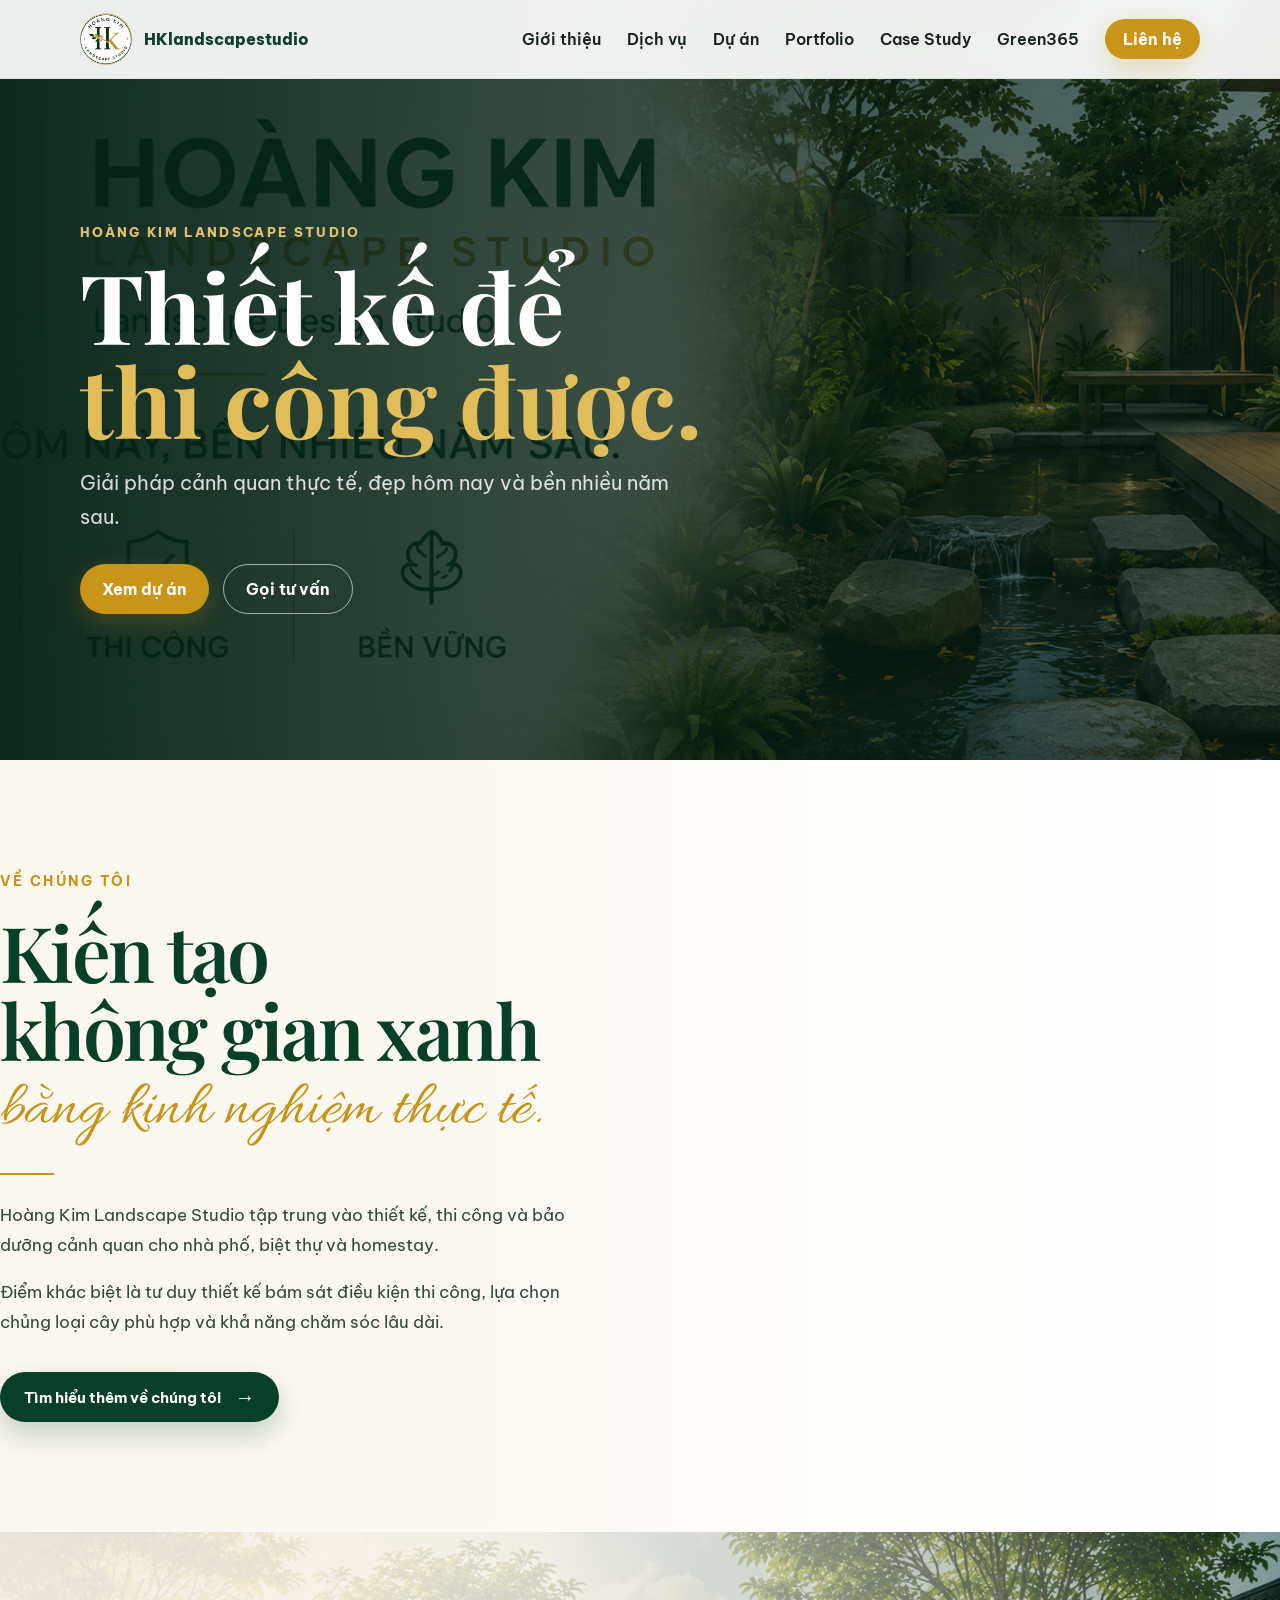
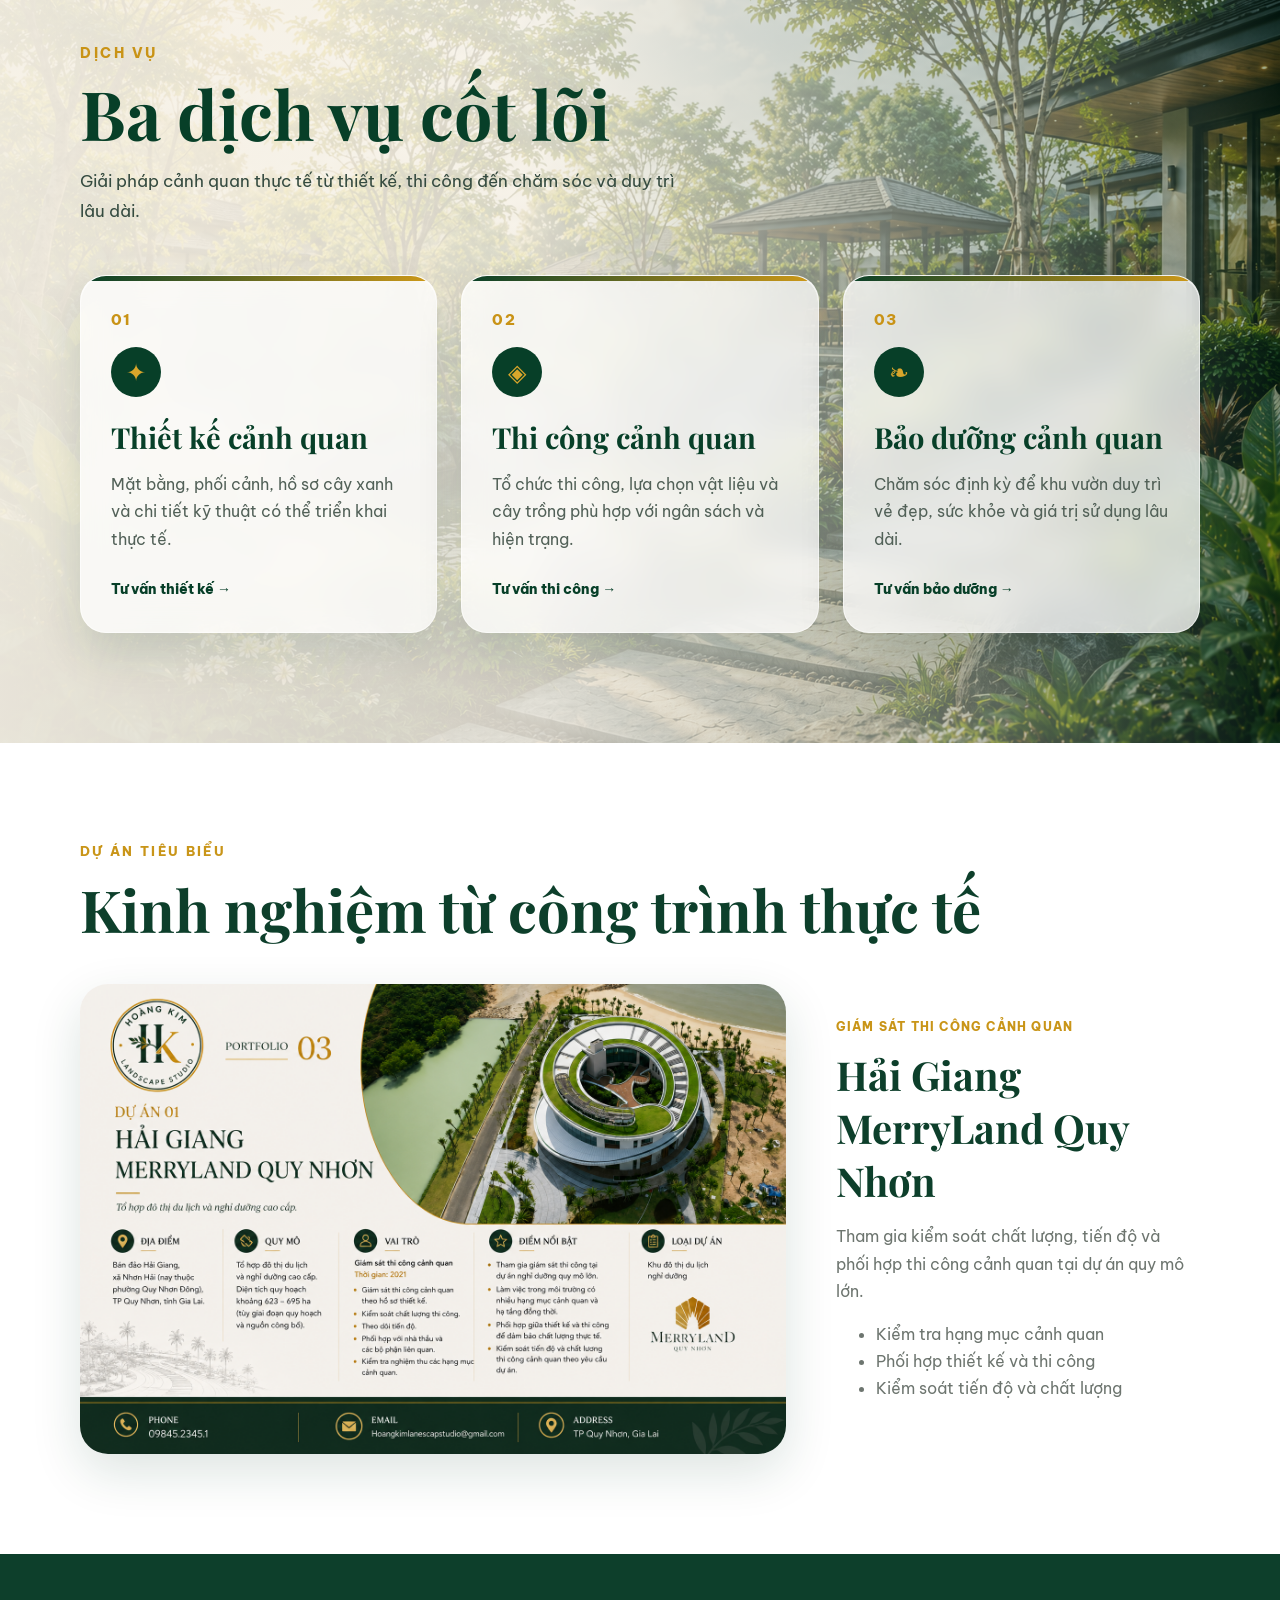
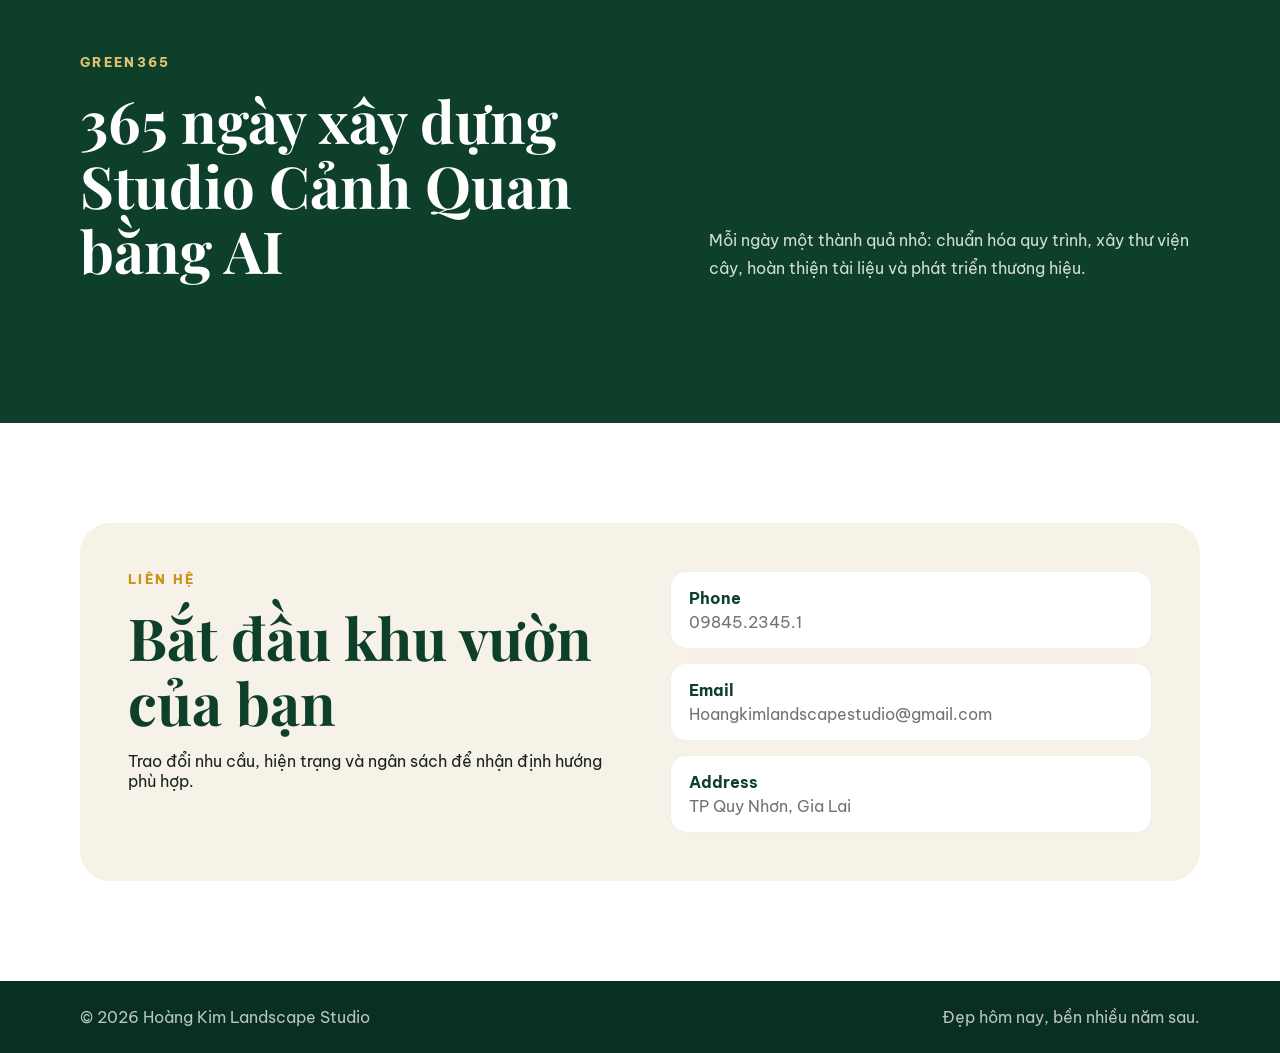
==== commit cdede322: "Update index.html" ====
--- a/index.html
+++ b/index.html
@@ -6,8 +6,13 @@
   <meta name="description" content="Hoàng Kim Landscape Studio – Thiết kế, thi công và bảo dưỡng cảnh quan.">
   <title>HKlandscapestudio | Hoàng Kim Landscape Studio</title>
   <link rel="preconnect" href="https://fonts.googleapis.com">
-  <link rel="preconnect" href="https://fonts.gstatic.com" crossorigin>
-  <link href="https://fonts.googleapis.com/css2?family=Be+Vietnam+Pro:wght@400;500;600;700;800&family=Playfair+Display:wght@600;700&display=swap" rel="stylesheet">
+
+<link rel="preconnect" href="https://fonts.gstatic.com" crossorigin>
+
+<link
+  href="https://fonts.googleapis.com/css2?family=Allura&family=Be+Vietnam+Pro:wght@400;500;600;700&family=Playfair+Display:wght@500;600;700&display=swap"
+  rel="stylesheet"
+>
   <link rel="stylesheet" href="styles.css">
 </head>
 <body>
@@ -23,6 +28,7 @@
       <a href="#services">Dịch vụ</a>
       <a href="#projects">Dự án</a>
       <a href="portfolio.html">Portfolio</a>
+      <a href="case-study-module/case-study/">Case Study</a>
       <a href="green365.html">Green365</a>
       <a href="#contact" class="btn small">Liên hệ</a>
     </nav>
@@ -43,25 +49,45 @@
     </div>
   </section>
 
-  <section id="about" class="section">
-    <div class="container split">
-      <div>
-        <div class="eyebrow dark">VỀ CHÚNG TÔI</div>
-        <h2>Kiến tạo không gian xanh bằng kinh nghiệm thực tế</h2>
-      </div>
-      <div class="lead">
-        <p>Hoàng Kim Landscape Studio tập trung vào thiết kế, thi công và bảo dưỡng cảnh quan cho nhà phố, biệt thự và homestay.</p>
-        <p>Điểm khác biệt là tư duy thiết kế bám sát điều kiện thi công, chủng loại cây phù hợp và khả năng chăm sóc lâu dài.</p>
-      </div>
-    </div>
-    <div class="about-image">
-  <img
-    src="assets/about-bg.png"
-    alt="Không gian cảnh quan hiện đại của Hoàng Kim Landscape Studio"
-  >
-</div>
-  </section>
-
+  <section id="about" class="about-hero">
+  <div class="about-hero-overlay"></div>
+
+  <div class="container about-content">
+
+    <span class="about-label">VỀ CHÚNG TÔI</span>
+
+    <h2 class="about-title">
+      <span class="about-title-main">
+        Kiến tạo<br>
+        không gian xanh
+      </span>
+
+      <span class="about-title-accent">
+        bằng kinh nghiệm thực tế.
+      </span>
+    </h2>
+
+    <div class="about-divider"></div>
+
+    <p class="about-description">
+      Hoàng Kim Landscape Studio tập trung vào thiết kế,
+      thi công và bảo dưỡng cảnh quan cho nhà phố,
+      biệt thự và homestay.
+    </p>
+
+    <p class="about-description">
+      Điểm khác biệt là tư duy thiết kế bám sát điều kiện
+      thi công, lựa chọn chủng loại cây phù hợp và khả năng
+      chăm sóc lâu dài.
+    </p>
+
+    <a href="#services" class="about-button">
+      Tìm hiểu thêm về chúng tôi
+      <span aria-hidden="true">→</span>
+    </a>
+
+  </div>
+</section>
   <section id="services" class="services-section">
   <div class="services-overlay"></div>
 
--- a/styles.css
+++ b/styles.css
@@ -598,3 +598,237 @@
     font-size: 26px;
   }
 }
+/* ẢNH PHẦN VỀ CHÚNG TÔI */
+
+.about-image {
+  width: 100%;
+  height: 430px;
+  margin-top: 50px;
+  overflow: hidden;
+}
+
+.about-image img {
+  display: block;
+  width: 100%;
+  height: 100%;
+  object-fit: cover;
+  object-position: center;
+}
+/* =========================================
+   ABOUT HERO — TEXT OVER BACKGROUND IMAGE
+========================================= */
+
+.about-hero {
+  position: relative;
+  isolation: isolate;
+  display: flex;
+  align-items: center;
+  min-height: 720px;
+  overflow: hidden;
+
+  background-image:
+    url("assets/about-bg.png");
+
+  background-repeat: no-repeat;
+  background-position: center;
+  background-size: cover;
+}
+
+/* Lớp phủ sáng bên trái, trong dần sang phải */
+.about-hero-overlay {
+  position: absolute;
+  z-index: -1;
+  inset: 0;
+
+  background:
+    linear-gradient(
+      90deg,
+      rgba(250, 247, 239, 0.96) 0%,
+      rgba(250, 247, 239, 0.88) 30%,
+      rgba(250, 247, 239, 0.62) 48%,
+      rgba(250, 247, 239, 0.18) 68%,
+      rgba(250, 247, 239, 0.03) 100%
+    );
+}
+
+/* Khối chữ */
+.about-content {
+  position: relative;
+  z-index: 1;
+  width: 100%;
+  padding-top: 110px;
+  padding-bottom: 110px;
+}
+
+/* Nhãn nhỏ */
+.about-label {
+  display: inline-block;
+  margin-bottom: 22px;
+  color: #c79117;
+  font-size: 14px;
+  font-weight: 700;
+  letter-spacing: 0.18em;
+}
+
+/* Toàn bộ tiêu đề */
+.about-title {
+  max-width: 690px;
+  margin: 0;
+}
+
+/* Phần chữ lớn */
+.about-title-main {
+  display: block;
+  color: #073f28;
+  font-family: "Playfair Display", Georgia, serif;
+  font-size: clamp(52px, 6vw, 82px);
+  font-weight: 600;
+  line-height: 1.02;
+  letter-spacing: -0.035em;
+}
+
+/* Dòng chữ viết tay màu vàng */
+.about-title-accent {
+  display: block;
+  margin-top: 10px;
+  color: #c89218;
+  font-family: "Allura", cursive;
+  font-size: clamp(44px, 5vw, 70px);
+  font-weight: 400;
+  line-height: 1;
+  letter-spacing: 0;
+}
+
+/* Đường kẻ nhỏ */
+.about-divider {
+  width: 54px;
+  height: 2px;
+  margin: 30px 0 25px;
+  background: #c89218;
+}
+
+/* Nội dung giới thiệu */
+.about-description {
+  max-width: 585px;
+  margin: 0 0 16px;
+  color: #33483d;
+  font-size: 17px;
+  line-height: 1.8;
+}
+
+/* Nút */
+.about-button {
+  display: inline-flex;
+  align-items: center;
+  gap: 14px;
+  margin-top: 18px;
+  padding: 15px 24px;
+  border-radius: 999px;
+
+  background: #073f28;
+  color: #ffffff;
+
+  font-size: 15px;
+  font-weight: 700;
+  text-decoration: none;
+
+  box-shadow: 0 12px 28px rgba(7, 63, 40, 0.22);
+
+  transition:
+    transform 0.25s ease,
+    background 0.25s ease,
+    box-shadow 0.25s ease;
+}
+
+.about-button:hover {
+  background: #c89218;
+  transform: translateY(-3px);
+  box-shadow: 0 18px 34px rgba(7, 63, 40, 0.28);
+}
+
+.about-button span {
+  font-size: 20px;
+  line-height: 1;
+}
+
+/* TABLET */
+@media (max-width: 900px) {
+  .about-hero {
+    min-height: 680px;
+    background-position: 62% center;
+  }
+
+  .about-hero-overlay {
+    background:
+      linear-gradient(
+        90deg,
+        rgba(250, 247, 239, 0.96) 0%,
+        rgba(250, 247, 239, 0.88) 48%,
+        rgba(250, 247, 239, 0.35) 78%,
+        rgba(250, 247, 239, 0.15) 100%
+      );
+  }
+
+  .about-content {
+    padding-top: 90px;
+    padding-bottom: 90px;
+  }
+
+  .about-description {
+    max-width: 520px;
+  }
+}
+
+/* MOBILE */
+@media (max-width: 600px) {
+  .about-hero {
+    min-height: auto;
+    background-position: 68% center;
+  }
+
+  .about-hero-overlay {
+    background:
+      linear-gradient(
+        180deg,
+        rgba(250, 247, 239, 0.96) 0%,
+        rgba(250, 247, 239, 0.91) 58%,
+        rgba(250, 247, 239, 0.70) 100%
+      );
+  }
+
+  .about-content {
+    padding-top: 72px;
+    padding-bottom: 72px;
+  }
+
+  .about-label {
+    margin-bottom: 16px;
+    font-size: 12px;
+  }
+
+  .about-title-main {
+    font-size: 46px;
+    line-height: 1.06;
+  }
+
+  .about-title-accent {
+    margin-top: 6px;
+    font-size: 44px;
+    line-height: 0.98;
+  }
+
+  .about-description {
+    max-width: 100%;
+    font-size: 15px;
+    line-height: 1.7;
+  }
+
+  .about-button {
+    padding: 13px 20px;
+    font-size: 14px;
+  }
+}
+#about.about-hero {
+  padding: 0;
+  background-color: transparent;
+}
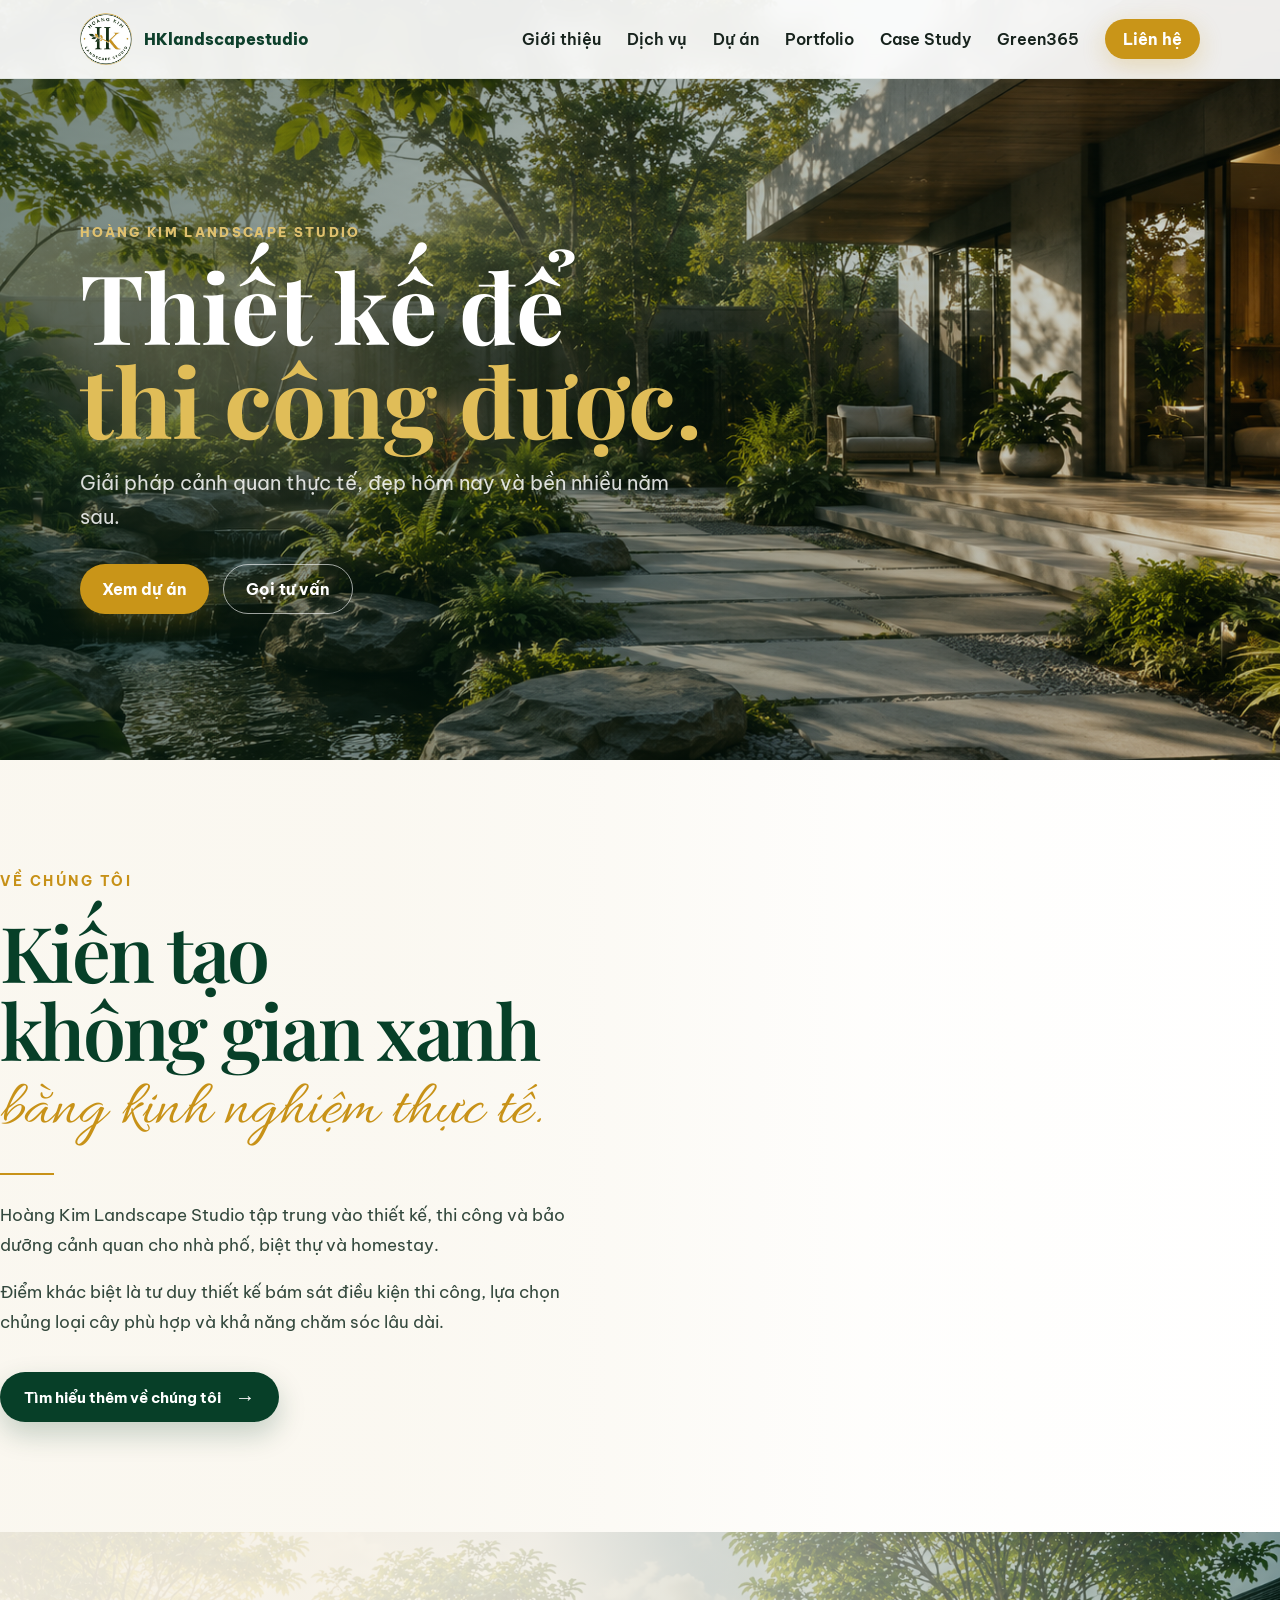
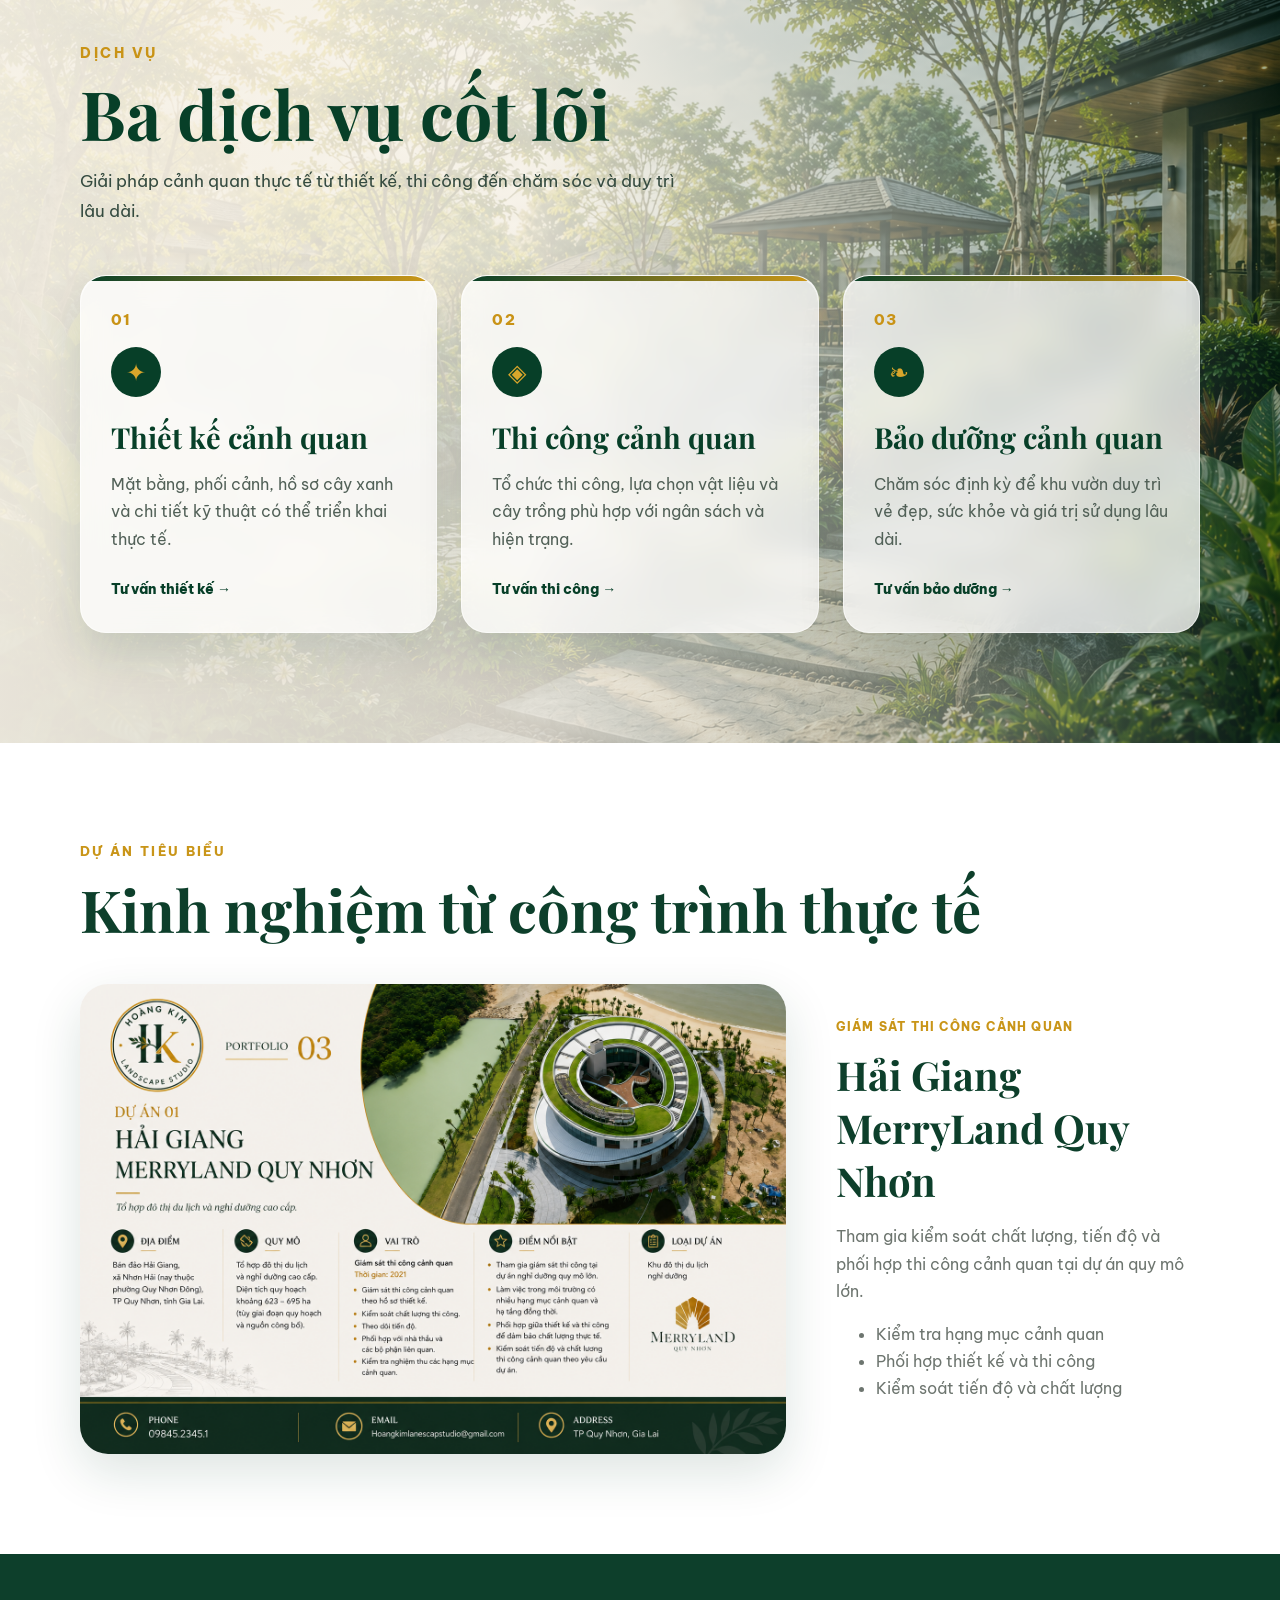
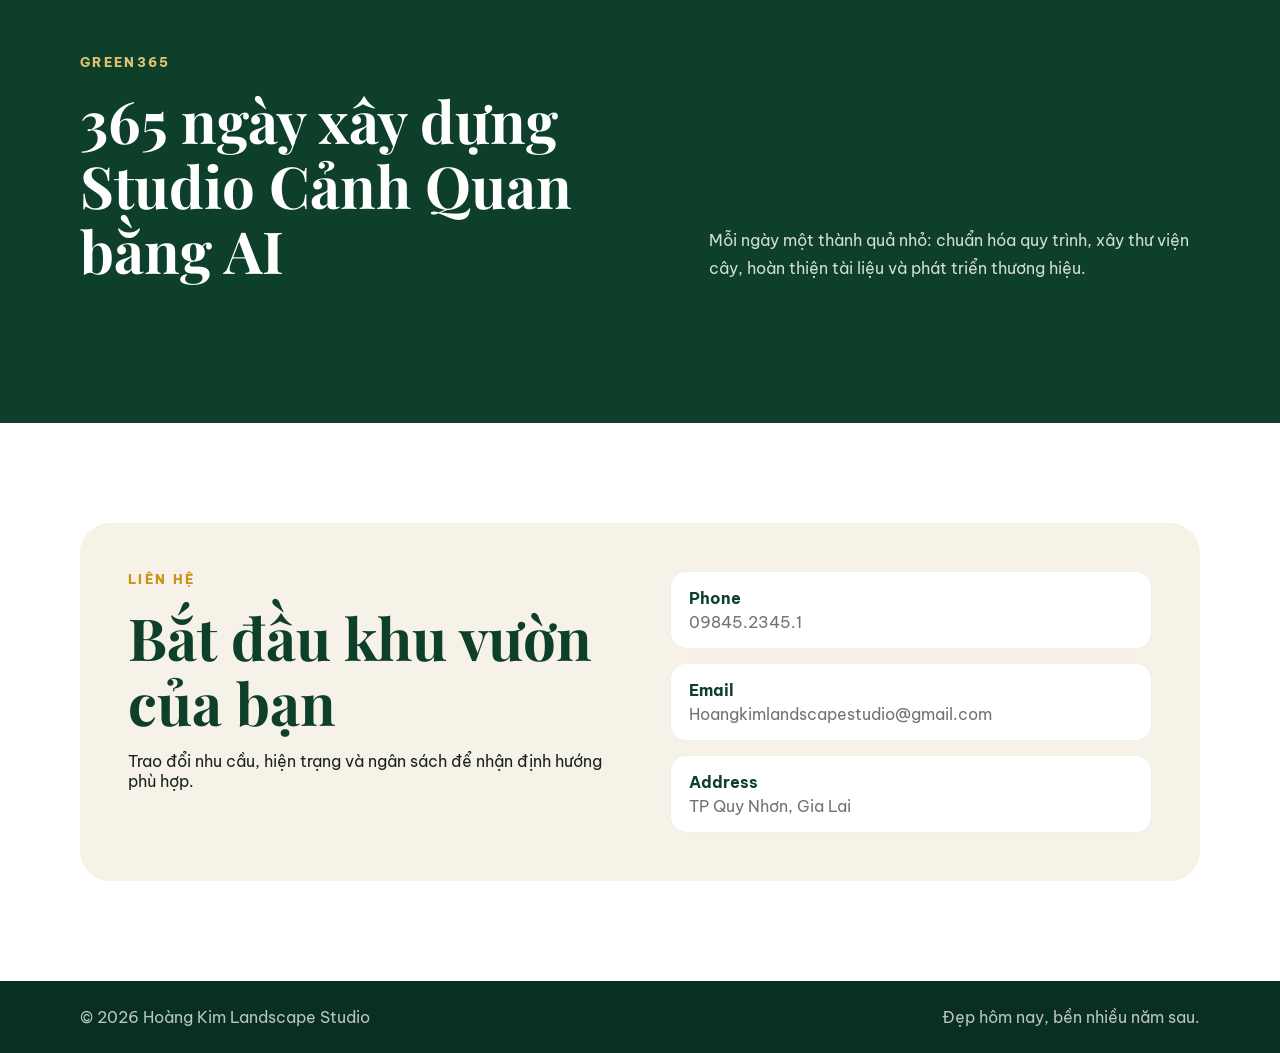
==== commit b147f219: "Update index.html" ====
--- a/index.html
+++ b/index.html
@@ -14,6 +14,159 @@
   rel="stylesheet"
 >
   <link rel="stylesheet" href="styles.css">
+  <!-- ==============================
+     SEO HOÀNG KIM LANDSCAPE STUDIO
+================================ -->
+
+<!-- Mô tả dành cho Google -->
+<meta
+  name="description"
+  content="Hoàng Kim Landscape Studio cung cấp dịch vụ tư vấn, thiết kế, thi công và bảo dưỡng cảnh quan thực tế tại Quy Nhơn. Thiết kế để thi công được, đẹp hôm nay và dễ chăm sóc lâu dài."
+>
+
+<meta name="author" content="Hoàng Kim Landscape Studio">
+
+<meta
+  name="robots"
+  content="index, follow, max-image-preview:large"
+>
+
+<meta
+  name="googlebot"
+  content="index, follow, max-image-preview:large"
+>
+
+<meta name="theme-color" content="#0d3f2b">
+
+<!-- Địa chỉ chính thức của trang -->
+<link
+  rel="canonical"
+  href="https://hklandscapestudio.github.io/"
+>
+
+<!-- Favicon và ứng dụng -->
+<link rel="icon" href="favicon.ico" sizes="any">
+
+<link
+  rel="icon"
+  type="image/png"
+  sizes="32x32"
+  href="assets/icons/favicon-32x32.png"
+>
+
+<link
+  rel="icon"
+  type="image/png"
+  sizes="16x16"
+  href="assets/icons/favicon-16x16.png"
+>
+
+<link
+  rel="apple-touch-icon"
+  sizes="180x180"
+  href="assets/icons/apple-touch-icon.png"
+>
+
+<link rel="manifest" href="manifest.webmanifest">
+
+<meta
+  name="msapplication-config"
+  content="browserconfig.xml"
+>
+
+<meta
+  name="msapplication-TileColor"
+  content="#0d3f2b"
+>
+
+<!-- Open Graph: Facebook, Zalo và các nền tảng chia sẻ -->
+<meta property="og:locale" content="vi_VN">
+<meta property="og:type" content="website">
+<meta property="og:site_name" content="Hoàng Kim Landscape Studio">
+
+<meta
+  property="og:title"
+  content="Hoàng Kim Landscape Studio | Thiết kế để thi công được"
+>
+
+<meta
+  property="og:description"
+  content="Tư vấn, thiết kế, thi công và bảo dưỡng cảnh quan thực tế, đẹp hôm nay và bền nhiều năm sau."
+>
+
+<meta
+  property="og:url"
+  content="https://hklandscapestudio.github.io/"
+>
+
+<meta
+  property="og:image"
+  content="https://hklandscapestudio.github.io/assets/logo/logo-hoang-kim-landscape-studio.png"
+>
+
+<meta
+  property="og:image:alt"
+  content="Logo Hoàng Kim Landscape Studio"
+>
+
+<!-- Twitter / X Card -->
+<meta name="twitter:card" content="summary_large_image">
+
+<meta
+  name="twitter:title"
+  content="Hoàng Kim Landscape Studio | Thiết kế để thi công được"
+>
+
+<meta
+  name="twitter:description"
+  content="Thiết kế, thi công và bảo dưỡng cảnh quan thực tế tại Quy Nhơn."
+>
+
+<meta
+  name="twitter:image"
+  content="https://hklandscapestudio.github.io/assets/logo/logo-hoang-kim-landscape-studio.png"
+>
+
+<!-- Schema.org: thông tin doanh nghiệp -->
+<script type="application/ld+json">
+{
+  "@context": "https://schema.org",
+  "@type": "ProfessionalService",
+  "@id": "https://hklandscapestudio.github.io/#business",
+  "name": "Hoàng Kim Landscape Studio",
+  "alternateName": "HK Landscape Studio",
+  "url": "https://hklandscapestudio.github.io/",
+  "logo": "https://hklandscapestudio.github.io/assets/logo/logo-hoang-kim-landscape-studio.png",
+  "description": "Tư vấn, thiết kế, thi công và bảo dưỡng cảnh quan thực tế, phù hợp khí hậu, ngân sách và nhu cầu sử dụng.",
+  "telephone": "+84984523451",
+  "email": "Hoangkimlandscapestudio@gmail.com",
+  "slogan": "Thiết kế để thi công được.",
+  "priceRange": "$$",
+  "address": {
+    "@type": "PostalAddress",
+    "addressLocality": "Quy Nhơn",
+    "addressRegion": "Gia Lai",
+    "addressCountry": "VN"
+  },
+  "areaServed": {
+    "@type": "AdministrativeArea",
+    "name": "Quy Nhơn và khu vực lân cận"
+  },
+  "knowsAbout": [
+    "Thiết kế cảnh quan",
+    "Thi công cảnh quan",
+    "Bảo dưỡng cảnh quan",
+    "Thiết kế sân vườn",
+    "Cây xanh công trình",
+    "Cung cấp vật tư và cây giống"
+  ],
+  "sameAs": [
+    "https://github.com/HKlandscapestudio"
+  ]
+}
+</script>
+
+<!-- KẾT THÚC PHẦN SEO -->
 </head>
 <body>
 <header class="site-header">
--- a/styles.css
+++ b/styles.css
@@ -1,43 +1,328 @@
-
-:root{--green:#0d3f2b;--green2:#174f36;--gold:#c99518;--cream:#f7f2e7;--ink:#17231d;--muted:#6d756f;--white:#fff}
-*{box-sizing:border-box}html{scroll-behavior:smooth}body{margin:0;font-family:"Be Vietnam Pro",sans-serif;color:var(--ink);background:#fff}img{max-width:100%;display:block}a{text-decoration:none;color:inherit}
-.container{width:min(1120px,92%);margin:auto}.site-header{position:fixed;top:0;left:0;right:0;z-index:20;background:rgba(255,255,255,.92);backdrop-filter:blur(12px);border-bottom:1px solid rgba(13,63,43,.08)}
-.nav-wrap{height:78px;display:flex;align-items:center;justify-content:space-between}.brand{display:flex;align-items:center;gap:12px;font-weight:800;color:var(--green)}.brand img{width:52px;height:52px;border-radius:50%;object-fit:cover}.site-header nav{display:flex;gap:26px;align-items:center;font-weight:600}.site-header nav a:hover{color:var(--gold)}
-.menu-btn{display:none;border:0;background:none;font-size:28px;color:var(--green)}
-.btn{display:inline-flex;align-items:center;justify-content:center;padding:14px 22px;border-radius:999px;background:var(--gold);color:#fff;font-weight:700;box-shadow:0 8px 24px rgba(201,149,24,.24)}.btn.small{padding:10px 18px}.btn.ghost{background:transparent;border:1px solid rgba(255,255,255,.6);box-shadow:none}
-.hero{min-height:760px;display:flex;align-items:center;position:relative;background:linear-gradient(90deg,rgba(4,34,22,.96),rgba(4,34,22,.58)),url("assets/hero-cover.png") center/cover no-repeat;color:#fff;padding-top:78px}.hero-content{position:relative;z-index:2}.eyebrow{letter-spacing:.18em;font-weight:800;font-size:13px;color:#dfc16f;margin-bottom:18px}.eyebrow.dark{color:var(--gold)}h1,h2,h3{font-family:"Playfair Display",serif;margin:0}h1{font-size:clamp(54px,8vw,96px);line-height:.98;max-width:850px}h1 span{color:#e0bd58}.hero p{font-size:20px;max-width:620px;line-height:1.7;color:rgba(255,255,255,.84)}.hero-actions{display:flex;gap:14px;margin-top:30px}
-.section{padding:100px 0}.soft{background:var(--cream)}.split{display:grid;grid-template-columns:1fr 1fr;gap:70px;align-items:start}.section h2{font-size:clamp(38px,5vw,58px);line-height:1.12;color:var(--green)}.lead{font-size:18px;line-height:1.8;color:var(--muted)}.section-head{margin-bottom:42px}.cards{display:grid;grid-template-columns:repeat(3,1fr);gap:20px}.card{padding:30px;border-radius:24px;background:#fff;border:1px solid rgba(13,63,43,.1);box-shadow:0 12px 40px rgba(13,63,43,.06)}.card span{color:var(--gold);font-weight:800}.card h3{font-size:28px;color:var(--green);margin:16px 0 10px}.card p{color:var(--muted);line-height:1.7}
-.project{display:grid;grid-template-columns:1.3fr .7fr;gap:34px;align-items:center}.project img{border-radius:28px;box-shadow:0 18px 50px rgba(13,63,43,.14)}.project-copy{padding:16px}.tag{font-size:12px;font-weight:800;letter-spacing:.1em;color:var(--gold)}.project h3{font-size:40px;color:var(--green);margin:14px 0}.project p,.project li{color:var(--muted);line-height:1.7}
-.green{background:var(--green);color:#fff}.green h2{color:#fff}.light{color:rgba(255,255,255,.76)}.text-link{color:#e1bf58;font-weight:700}
-.contact-box{display:grid;grid-template-columns:1fr 1fr;gap:60px;background:var(--cream);padding:48px;border-radius:30px}.contact-list{display:grid;gap:14px}.contact-list a,.contact-list div{padding:16px 18px;background:#fff;border-radius:16px;display:flex;flex-direction:column;gap:4px;border:1px solid rgba(13,63,43,.08)}.contact-list b{color:var(--green)}.contact-list span{color:var(--muted);word-break:break-word}
-footer{background:#082f20;color:rgba(255,255,255,.72);padding:26px 0}.footer-wrap{display:flex;justify-content:space-between;gap:20px}
-@media(max-width:800px){.menu-btn{display:block}.site-header nav{display:none;position:absolute;top:78px;left:0;right:0;background:#fff;padding:20px;flex-direction:column;box-shadow:0 15px 30px rgba(0,0,0,.1)}body.menu-open nav{display:flex}.hero{min-height:680px}.split,.cards,.project,.contact-box{grid-template-columns:1fr}.section{padding:72px 0}.project-copy{padding:0}.footer-wrap{flex-direction:column}.brand span{font-size:14px}}
+:root {
+  --green: #0d3f2b;
+  --green2: #174f36;
+  --gold: #c99518;
+  --cream: #f7f2e7;
+  --ink: #17231d;
+  --muted: #6d756f;
+  --white: #fff;
+}
+
+* {
+  box-sizing: border-box;
+}
+
+html {
+  scroll-behavior: smooth;
+}
+
+body {
+  margin: 0;
+  font-family: "Be Vietnam Pro", sans-serif;
+  color: var(--ink);
+  background: #fff;
+}
+
+img {
+  display: block;
+  max-width: 100%;
+}
+
+a {
+  color: inherit;
+  text-decoration: none;
+}
+
+.container {
+  width: min(1120px, 92%);
+  margin: auto;
+}
+
+/* HEADER */
+.site-header {
+  position: fixed;
+  z-index: 20;
+  top: 0;
+  right: 0;
+  left: 0;
+  background: rgba(255, 255, 255, 0.92);
+  border-bottom: 1px solid rgba(13, 63, 43, 0.08);
+  backdrop-filter: blur(12px);
+}
+
+.nav-wrap {
+  display: flex;
+  align-items: center;
+  justify-content: space-between;
+  height: 78px;
+}
+
+.brand {
+  display: flex;
+  align-items: center;
+  gap: 12px;
+  color: var(--green);
+  font-weight: 800;
+}
+
+.brand img {
+  width: 52px;
+  height: 52px;
+  border-radius: 50%;
+  object-fit: cover;
+}
+
+.site-header nav {
+  display: flex;
+  align-items: center;
+  gap: 26px;
+  font-weight: 600;
+}
+
+.site-header nav a:hover {
+  color: var(--gold);
+}
+
+.menu-btn {
+  display: none;
+  border: 0;
+  background: none;
+  color: var(--green);
+  font-size: 28px;
+}
+
+/* BUTTONS */
+.btn {
+  display: inline-flex;
+  align-items: center;
+  justify-content: center;
+  padding: 14px 22px;
+  border-radius: 999px;
+  background: var(--gold);
+  box-shadow: 0 8px 24px rgba(201, 149, 24, 0.24);
+  color: #fff;
+  font-weight: 700;
+}
+
+.btn.small {
+  padding: 10px 18px;
+}
+
+.btn.ghost {
+  border: 1px solid rgba(255, 255, 255, 0.6);
+  background: transparent;
+  box-shadow: none;
+}
+
+/* HERO */
+.hero {
+  position: relative;
+  display: flex;
+  align-items: center;
+  min-height: 760px;
+  padding-top: 78px;
+  background:
+    linear-gradient(
+      90deg,
+      rgba(4, 34, 22, 0.55),
+      rgba(4, 34, 22, 0.15)
+    ),
+    url("assets/hero-cover.png") center / cover no-repeat;
+  color: #fff;
+}
+
+.hero-content {
+  position: relative;
+  z-index: 2;
+}
+
+.eyebrow {
+  margin-bottom: 18px;
+  color: #dfc16f;
+  font-size: 13px;
+  font-weight: 800;
+  letter-spacing: 0.18em;
+}
+
+.eyebrow.dark {
+  color: var(--gold);
+}
+
+h1,
+h2,
+h3 {
+  margin: 0;
+  font-family: "Playfair Display", serif;
+}
+
+h1 {
+  max-width: 850px;
+  font-size: clamp(54px, 8vw, 96px);
+  line-height: 0.98;
+}
+
+h1 span {
+  color: #e0bd58;
+}
+
+.hero p {
+  max-width: 620px;
+  color: rgba(255, 255, 255, 0.84);
+  font-size: 20px;
+  line-height: 1.7;
+}
+
+.hero-actions {
+  display: flex;
+  gap: 14px;
+  margin-top: 30px;
+}
+
+/* COMMON SECTIONS */
+.section {
+  padding: 100px 0;
+}
+
+.soft {
+  background: var(--cream);
+}
+
+.split {
+  display: grid;
+  grid-template-columns: 1fr 1fr;
+  align-items: start;
+  gap: 70px;
+}
+
+.section h2 {
+  color: var(--green);
+  font-size: clamp(38px, 5vw, 58px);
+  line-height: 1.12;
+}
+
+.lead {
+  color: var(--muted);
+  font-size: 18px;
+  line-height: 1.8;
+}
+
+.section-head {
+  margin-bottom: 42px;
+}
+
+.cards {
+  display: grid;
+  grid-template-columns: repeat(3, 1fr);
+  gap: 20px;
+}
+
+.card {
+  padding: 30px;
+  border: 1px solid rgba(13, 63, 43, 0.1);
+  border-radius: 24px;
+  background: #fff;
+  box-shadow: 0 12px 40px rgba(13, 63, 43, 0.06);
+}
+
+.card span {
+  color: var(--gold);
+  font-weight: 800;
+}
+
+.card h3 {
+  margin: 16px 0 10px;
+  color: var(--green);
+  font-size: 28px;
+}
+
+.card p {
+  color: var(--muted);
+  line-height: 1.7;
+}
+
+/* PROJECT */
+.project {
+  display: grid;
+  grid-template-columns: 1.3fr 0.7fr;
+  align-items: center;
+  gap: 34px;
+}
+
+.project img {
+  border-radius: 28px;
+  box-shadow: 0 18px 50px rgba(13, 63, 43, 0.14);
+}
+
+.project-copy {
+  padding: 16px;
+}
+
+.tag {
+  color: var(--gold);
+  font-size: 12px;
+  font-weight: 800;
+  letter-spacing: 0.1em;
+}
+
+.project h3 {
+  margin: 14px 0;
+  color: var(--green);
+  font-size: 40px;
+}
+
+.project p,
+.project li {
+  color: var(--muted);
+  line-height: 1.7;
+}
+
+/* GREEN365 */
+.green {
+  background: var(--green);
+  color: #fff;
+}
+
+.green h2 {
+  color: #fff;
+}
+
+.light {
+  color: rgba(255, 255, 255, 0.76);
+}
+
+.text-link {
+  color: #e1bf58;
+  font-weight: 700;
+}
+
 .green365-heading {
   display: grid;
   grid-template-columns: 1.2fr 1fr;
+  align-items: end;
   gap: 40px;
-  align-items: end;
   margin-bottom: 40px;
 }
 
 .green365-heading p {
+  margin: 0;
   color: rgba(255, 255, 255, 0.82);
   line-height: 1.8;
-  margin: 0;
 }
 
 .green365-gallery {
   display: grid;
-  grid-template-columns: repeat(3, 1fr);
+  grid-template-columns: repeat(3, minmax(0, 1fr));
   gap: 24px;
 }
 
 .green365-card {
-  background: #ffffff;
-  border-radius: 16px;
   overflow: hidden;
-  box-shadow: 0 12px 30px rgba(0, 0, 0, 0.16);
-  transition: transform 0.3s ease, box-shadow 0.3s ease;
+  border-radius: 20px;
+  background: #fff;
+  box-shadow: 0 12px 32px rgba(0, 0, 0, 0.1);
+  transition:
+    transform 0.3s ease,
+    box-shadow 0.3s ease;
 }
 
 .green365-card:hover {
@@ -53,44 +338,29 @@
 }
 
 .green365-card-content {
-  padding: 20px;
+  padding: 18px;
 }
 
 .green365-card-content span {
-  display: inline-block;
-  margin-bottom: 10px;
-  color: #8a6a18;
+  display: block;
+  margin-bottom: 8px;
+  color: #8c6a16;
   font-size: 13px;
   font-weight: 700;
+  letter-spacing: 0.08em;
   text-transform: uppercase;
 }
 
 .green365-card-content h3 {
   margin: 0;
   color: #173b2b;
-  font-size: 18px;
+  font-size: 20px;
   line-height: 1.45;
 }
 
-@media (max-width: 900px) {
-  .green365-heading {
-    grid-template-columns: 1fr;
-    gap: 16px;
-  }
-
-  .green365-gallery {
-    grid-template-columns: repeat(2, 1fr);
-  }
-}
-
-@media (max-width: 600px) {
-  .green365-gallery {
-    grid-template-columns: 1fr;
-  }
-}
 .green365-page {
+  min-height: 100vh;
   padding-top: 140px;
-  min-height: 100vh;
 }
 
 .green365-page .section-head {
@@ -103,59 +373,55 @@
   font-size: clamp(36px, 6vw, 64px);
 }
 
-.green365-gallery {
+/* CONTACT */
+.contact-box {
   display: grid;
-  grid-template-columns: repeat(3, minmax(0, 1fr));
-  gap: 24px;
-}
-
-.green365-card {
-  overflow: hidden;
-  border-radius: 20px;
-  background: #ffffff;
-  box-shadow: 0 12px 32px rgba(0, 0, 0, 0.1);
-}
-
-.green365-card img {
-  display: block;
-  width: 100%;
-  aspect-ratio: 4 / 5;
-  object-fit: cover;
-}
-
-.green365-card-content {
-  padding: 18px;
-}
-
-.green365-card-content span {
-  display: block;
-  margin-bottom: 8px;
-  font-size: 13px;
-  font-weight: 700;
-  letter-spacing: 0.08em;
-  color: #8c6a16;
-  text-transform: uppercase;
-}
-
-.green365-card-content h3 {
-  margin: 0;
-  font-size: 20px;
-}
-
-@media (max-width: 900px) {
-  .green365-gallery {
-    grid-template-columns: repeat(2, minmax(0, 1fr));
-  }
-}
-
-@media (max-width: 600px) {
-  .green365-page {
-    padding-top: 110px;
-  }
-/* =========================================
-   PORTFOLIO PAGE
-========================================= */
-
+  grid-template-columns: 1fr 1fr;
+  gap: 60px;
+  padding: 48px;
+  border-radius: 30px;
+  background: var(--cream);
+}
+
+.contact-list {
+  display: grid;
+  gap: 14px;
+}
+
+.contact-list a,
+.contact-list div {
+  display: flex;
+  flex-direction: column;
+  gap: 4px;
+  padding: 16px 18px;
+  border: 1px solid rgba(13, 63, 43, 0.08);
+  border-radius: 16px;
+  background: #fff;
+}
+
+.contact-list b {
+  color: var(--green);
+}
+
+.contact-list span {
+  color: var(--muted);
+  word-break: break-word;
+}
+
+/* FOOTER */
+footer {
+  padding: 26px 0;
+  background: #082f20;
+  color: rgba(255, 255, 255, 0.72);
+}
+
+.footer-wrap {
+  display: flex;
+  justify-content: space-between;
+  gap: 20px;
+}
+
+/* PORTFOLIO PAGE */
 .portfolio-page {
   min-height: 100vh;
   padding: 150px 0 80px;
@@ -176,16 +442,16 @@
 
 .portfolio-heading h1 {
   margin: 8px 0 14px;
+  color: #073f28;
   font-family: "Playfair Display", serif;
   font-size: clamp(42px, 7vw, 76px);
-  color: #073f28;
 }
 
 .portfolio-heading p {
   margin: 0;
+  color: #4f5b54;
   font-size: 17px;
   line-height: 1.7;
-  color: #4f5b54;
 }
 
 .portfolio-viewer {
@@ -200,7 +466,7 @@
   position: relative;
   overflow: hidden;
   border-radius: 12px;
-  background: #ffffff;
+  background: #fff;
   box-shadow:
     0 30px 70px rgba(5, 49, 31, 0.18),
     0 4px 12px rgba(0, 0, 0, 0.08);
@@ -220,8 +486,8 @@
   width: 100%;
   height: auto;
   max-height: 78vh;
+  background: #fff;
   object-fit: contain;
-  background: #ffffff;
   transform-origin: left center;
   transition:
     opacity 0.25s ease,
@@ -239,7 +505,7 @@
   padding: 10px 16px;
   border-radius: 8px;
   background: rgba(7, 63, 40, 0.88);
-  color: #ffffff;
+  color: #fff;
   font-size: 14px;
   transform: translate(-50%, -50%);
 }
@@ -252,11 +518,11 @@
   border: 0;
   border-radius: 50%;
   background: #073f28;
-  color: #ffffff;
+  box-shadow: 0 12px 25px rgba(7, 63, 40, 0.22);
+  color: #fff;
+  cursor: pointer;
   font-size: 42px;
   line-height: 1;
-  cursor: pointer;
-  box-shadow: 0 12px 25px rgba(7, 63, 40, 0.22);
   transition:
     transform 0.2s ease,
     background 0.2s ease;
@@ -283,9 +549,9 @@
 
 .portfolio-controls span {
   min-width: 110px;
+  color: #073f28;
+  font-weight: 700;
   text-align: center;
-  font-weight: 700;
-  color: #073f28;
 }
 
 .portfolio-control-btn {
@@ -294,9 +560,9 @@
   border-radius: 999px;
   background: transparent;
   color: #073f28;
+  cursor: pointer;
   font-family: inherit;
   font-weight: 700;
-  cursor: pointer;
   transition:
     color 0.2s ease,
     background 0.2s ease;
@@ -304,76 +570,17 @@
 
 .portfolio-control-btn:hover {
   background: #073f28;
-  color: #ffffff;
+  color: #fff;
 }
 
 .portfolio-tip {
   margin: 20px 0 0;
-  text-align: center;
   color: #6a756e;
   font-size: 14px;
-}
-
-@media (max-width: 900px) {
-  .portfolio-page {
-    padding-top: 120px;
-  }
-
-  .portfolio-viewer {
-    grid-template-columns: 44px minmax(0, 1fr) 44px;
-    gap: 8px;
-  }
-
-  .portfolio-arrow {
-    width: 42px;
-    height: 42px;
-    font-size: 30px;
-  }
-}
-
-@media (max-width: 600px) {
-  .portfolio-page {
-    padding: 105px 0 60px;
-  }
-
-  .portfolio-viewer {
-    display: block;
-  }
-
-  .portfolio-viewer > .portfolio-arrow {
-    display: none;
-  }
-
-  .portfolio-book {
-    border-radius: 6px;
-  }
-
-  .portfolio-book img {
-    max-height: none;
-  }
-
-  .portfolio-controls {
-    gap: 10px;
-  }
-
-  .portfolio-control-btn {
-    padding: 10px 12px;
-    font-size: 13px;
-  }
-
-  .portfolio-controls span {
-    min-width: 86px;
-    font-size: 13px;
-  }
-}
-  .green365-gallery {
-    grid-template-columns: 1fr;
-  }
-}
-/* =========================================
-   SERVICES — ONE BACKGROUND IMAGE
-========================================= */
-
+  text-align: center;
+}
+
+/* SERVICES */
 .services-section {
   position: relative;
   isolation: isolate;
@@ -447,16 +654,11 @@
   padding: 34px 30px;
   border: 1px solid rgba(255, 255, 255, 0.55);
   border-radius: 26px;
-
   background: rgba(255, 255, 255, 0.76);
-
-  -webkit-backdrop-filter: blur(14px);
-  backdrop-filter: blur(14px);
-
   box-shadow:
     0 20px 45px rgba(7, 50, 33, 0.14),
     inset 0 1px 0 rgba(255, 255, 255, 0.75);
-
+  backdrop-filter: blur(14px);
   transition:
     transform 0.3s ease,
     box-shadow 0.3s ease,
@@ -469,20 +671,16 @@
   left: 0;
   width: 100%;
   height: 5px;
+  background: linear-gradient(90deg, #073f28, #d09a18);
   content: "";
-  background: linear-gradient(
-    90deg,
-    #073f28,
-    #d09a18
-  );
 }
 
 .service-card:hover {
-  transform: translateY(-10px);
   background: rgba(255, 255, 255, 0.9);
   box-shadow:
     0 28px 60px rgba(7, 50, 33, 0.22),
     inset 0 1px 0 rgba(255, 255, 255, 0.9);
+  transform: translateY(-10px);
 }
 
 .service-number {
@@ -538,68 +736,7 @@
   transform: translateX(4px);
 }
 
-/* TABLET */
-
-@media (max-width: 950px) {
-  .services-section {
-    min-height: auto;
-    padding: 90px 0;
-    background-position: 60% center;
-  }
-
-  .services-overlay {
-    background: rgba(246, 241, 230, 0.84);
-  }
-
-  .services-grid {
-    grid-template-columns: 1fr;
-    max-width: 720px;
-  }
-
-  .service-card {
-    min-height: auto;
-  }
-}
-
-/* MOBILE */
-
-@media (max-width: 600px) {
-  .services-section {
-    padding: 72px 0;
-    background-position: 65% center;
-  }
-
-  .services-overlay {
-    background: rgba(246, 241, 230, 0.88);
-  }
-
-  .services-heading {
-    margin-bottom: 32px;
-  }
-
-  .services-heading h2 {
-    font-size: 42px;
-  }
-
-  .services-heading p {
-    font-size: 15px;
-  }
-
-  .services-grid {
-    gap: 18px;
-  }
-
-  .service-card {
-    padding: 28px 24px;
-    border-radius: 20px;
-  }
-
-  .service-card h3 {
-    font-size: 26px;
-  }
-}
-/* ẢNH PHẦN VỀ CHÚNG TÔI */
-
+/* ABOUT */
 .about-image {
   width: 100%;
   height: 430px;
@@ -611,12 +748,9 @@
   display: block;
   width: 100%;
   height: 100%;
+  object-position: center;
   object-fit: cover;
-  object-position: center;
-}
-/* =========================================
-   ABOUT HERO — TEXT OVER BACKGROUND IMAGE
-========================================= */
+}
 
 .about-hero {
   position: relative;
@@ -625,21 +759,16 @@
   align-items: center;
   min-height: 720px;
   overflow: hidden;
-
-  background-image:
-    url("assets/about-bg.png");
-
+  background-image: url("assets/about-bg.png");
   background-repeat: no-repeat;
   background-position: center;
   background-size: cover;
 }
 
-/* Lớp phủ sáng bên trái, trong dần sang phải */
 .about-hero-overlay {
   position: absolute;
   z-index: -1;
   inset: 0;
-
   background:
     linear-gradient(
       90deg,
@@ -651,7 +780,6 @@
     );
 }
 
-/* Khối chữ */
 .about-content {
   position: relative;
   z-index: 1;
@@ -660,7 +788,6 @@
   padding-bottom: 110px;
 }
 
-/* Nhãn nhỏ */
 .about-label {
   display: inline-block;
   margin-bottom: 22px;
@@ -670,24 +797,21 @@
   letter-spacing: 0.18em;
 }
 
-/* Toàn bộ tiêu đề */
 .about-title {
   max-width: 690px;
   margin: 0;
 }
 
-/* Phần chữ lớn */
 .about-title-main {
   display: block;
   color: #073f28;
   font-family: "Playfair Display", Georgia, serif;
   font-size: clamp(52px, 6vw, 82px);
   font-weight: 600;
+  letter-spacing: -0.035em;
   line-height: 1.02;
-  letter-spacing: -0.035em;
-}
-
-/* Dòng chữ viết tay màu vàng */
+}
+
 .about-title-accent {
   display: block;
   margin-top: 10px;
@@ -695,11 +819,10 @@
   font-family: "Allura", cursive;
   font-size: clamp(44px, 5vw, 70px);
   font-weight: 400;
+  letter-spacing: 0;
   line-height: 1;
-  letter-spacing: 0;
-}
-
-/* Đường kẻ nhỏ */
+}
+
 .about-divider {
   width: 54px;
   height: 2px;
@@ -707,7 +830,6 @@
   background: #c89218;
 }
 
-/* Nội dung giới thiệu */
 .about-description {
   max-width: 585px;
   margin: 0 0 16px;
@@ -716,7 +838,6 @@
   line-height: 1.8;
 }
 
-/* Nút */
 .about-button {
   display: inline-flex;
   align-items: center;
@@ -724,16 +845,12 @@
   margin-top: 18px;
   padding: 15px 24px;
   border-radius: 999px;
-
   background: #073f28;
-  color: #ffffff;
-
+  box-shadow: 0 12px 28px rgba(7, 63, 40, 0.22);
+  color: #fff;
   font-size: 15px;
   font-weight: 700;
   text-decoration: none;
-
-  box-shadow: 0 12px 28px rgba(7, 63, 40, 0.22);
-
   transition:
     transform 0.25s ease,
     background 0.25s ease,
@@ -742,8 +859,8 @@
 
 .about-button:hover {
   background: #c89218;
+  box-shadow: 0 18px 34px rgba(7, 63, 40, 0.28);
   transform: translateY(-3px);
-  box-shadow: 0 18px 34px rgba(7, 63, 40, 0.28);
 }
 
 .about-button span {
@@ -751,8 +868,58 @@
   line-height: 1;
 }
 
+#about.about-hero {
+  padding: 0;
+  background-color: transparent;
+}
+
 /* TABLET */
+@media (max-width: 950px) {
+  .services-section {
+    min-height: auto;
+    padding: 90px 0;
+    background-position: 60% center;
+  }
+
+  .services-overlay {
+    background: rgba(246, 241, 230, 0.84);
+  }
+
+  .services-grid {
+    grid-template-columns: 1fr;
+    max-width: 720px;
+  }
+
+  .service-card {
+    min-height: auto;
+  }
+}
+
 @media (max-width: 900px) {
+  .green365-heading {
+    grid-template-columns: 1fr;
+    gap: 16px;
+  }
+
+  .green365-gallery {
+    grid-template-columns: repeat(2, minmax(0, 1fr));
+  }
+
+  .portfolio-page {
+    padding-top: 120px;
+  }
+
+  .portfolio-viewer {
+    grid-template-columns: 44px minmax(0, 1fr) 44px;
+    gap: 8px;
+  }
+
+  .portfolio-arrow {
+    width: 42px;
+    height: 42px;
+    font-size: 30px;
+  }
+
   .about-hero {
     min-height: 680px;
     background-position: 62% center;
@@ -779,8 +946,133 @@
   }
 }
 
+@media (max-width: 800px) {
+  .menu-btn {
+    display: block;
+  }
+
+  .site-header nav {
+    position: absolute;
+    top: 78px;
+    right: 0;
+    left: 0;
+    display: none;
+    flex-direction: column;
+    padding: 20px;
+    background: #fff;
+    box-shadow: 0 15px 30px rgba(0, 0, 0, 0.1);
+  }
+
+  body.menu-open nav {
+    display: flex;
+  }
+
+  .hero {
+    min-height: 680px;
+  }
+
+  .split,
+  .cards,
+  .project,
+  .contact-box {
+    grid-template-columns: 1fr;
+  }
+
+  .section {
+    padding: 72px 0;
+  }
+
+  .project-copy {
+    padding: 0;
+  }
+
+  .footer-wrap {
+    flex-direction: column;
+  }
+
+  .brand span {
+    font-size: 14px;
+  }
+}
+
 /* MOBILE */
 @media (max-width: 600px) {
+  .green365-page {
+    padding-top: 110px;
+  }
+
+  .green365-gallery {
+    grid-template-columns: 1fr;
+  }
+
+  .portfolio-page {
+    padding: 105px 0 60px;
+  }
+
+  .portfolio-viewer {
+    display: block;
+  }
+
+  .portfolio-viewer > .portfolio-arrow {
+    display: none;
+  }
+
+  .portfolio-book {
+    border-radius: 6px;
+  }
+
+  .portfolio-book img {
+    max-height: none;
+  }
+
+  .portfolio-controls {
+    gap: 10px;
+  }
+
+  .portfolio-control-btn {
+    padding: 10px 12px;
+    font-size: 13px;
+  }
+
+  .portfolio-controls span {
+    min-width: 86px;
+    font-size: 13px;
+  }
+
+  .services-section {
+    padding: 72px 0;
+    background-position: 65% center;
+  }
+
+  .services-overlay {
+    background: rgba(246, 241, 230, 0.88);
+  }
+
+  .services-heading {
+    margin-bottom: 32px;
+  }
+
+  .services-heading h2 {
+    font-size: 42px;
+  }
+
+  .services-heading p {
+    font-size: 15px;
+  }
+
+  .services-grid {
+    gap: 18px;
+  }
+
+  .service-card {
+    padding: 28px 24px;
+    border-radius: 20px;
+  }
+
+  .service-card h3 {
+    font-size: 26px;
+  }
+
   .about-hero {
     min-height: auto;
     background-position: 68% center;
@@ -792,7 +1084,7 @@
         180deg,
         rgba(250, 247, 239, 0.96) 0%,
         rgba(250, 247, 239, 0.91) 58%,
-        rgba(250, 247, 239, 0.70) 100%
+        rgba(250, 247, 239, 0.7) 100%
       );
   }
 
@@ -828,7 +1120,3 @@
     font-size: 14px;
   }
 }
-#about.about-hero {
-  padding: 0;
-  background-color: transparent;
-}
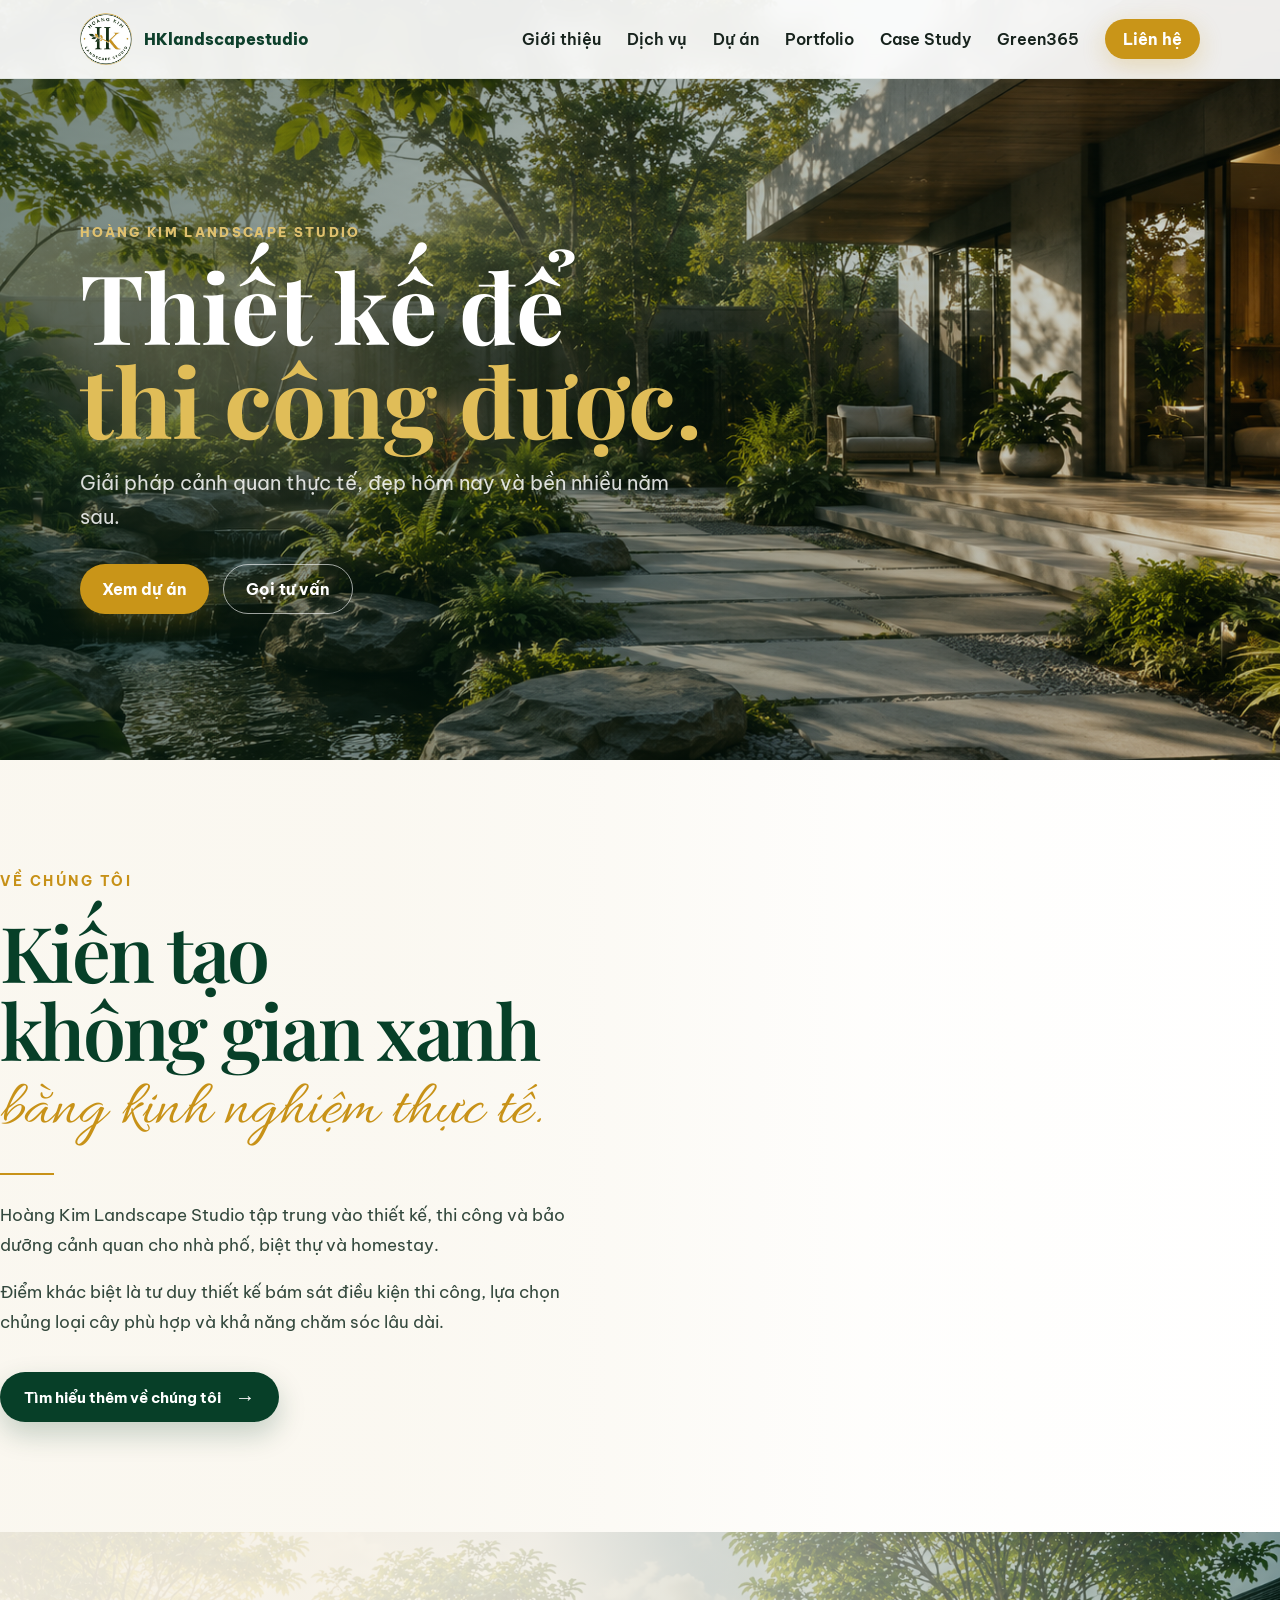
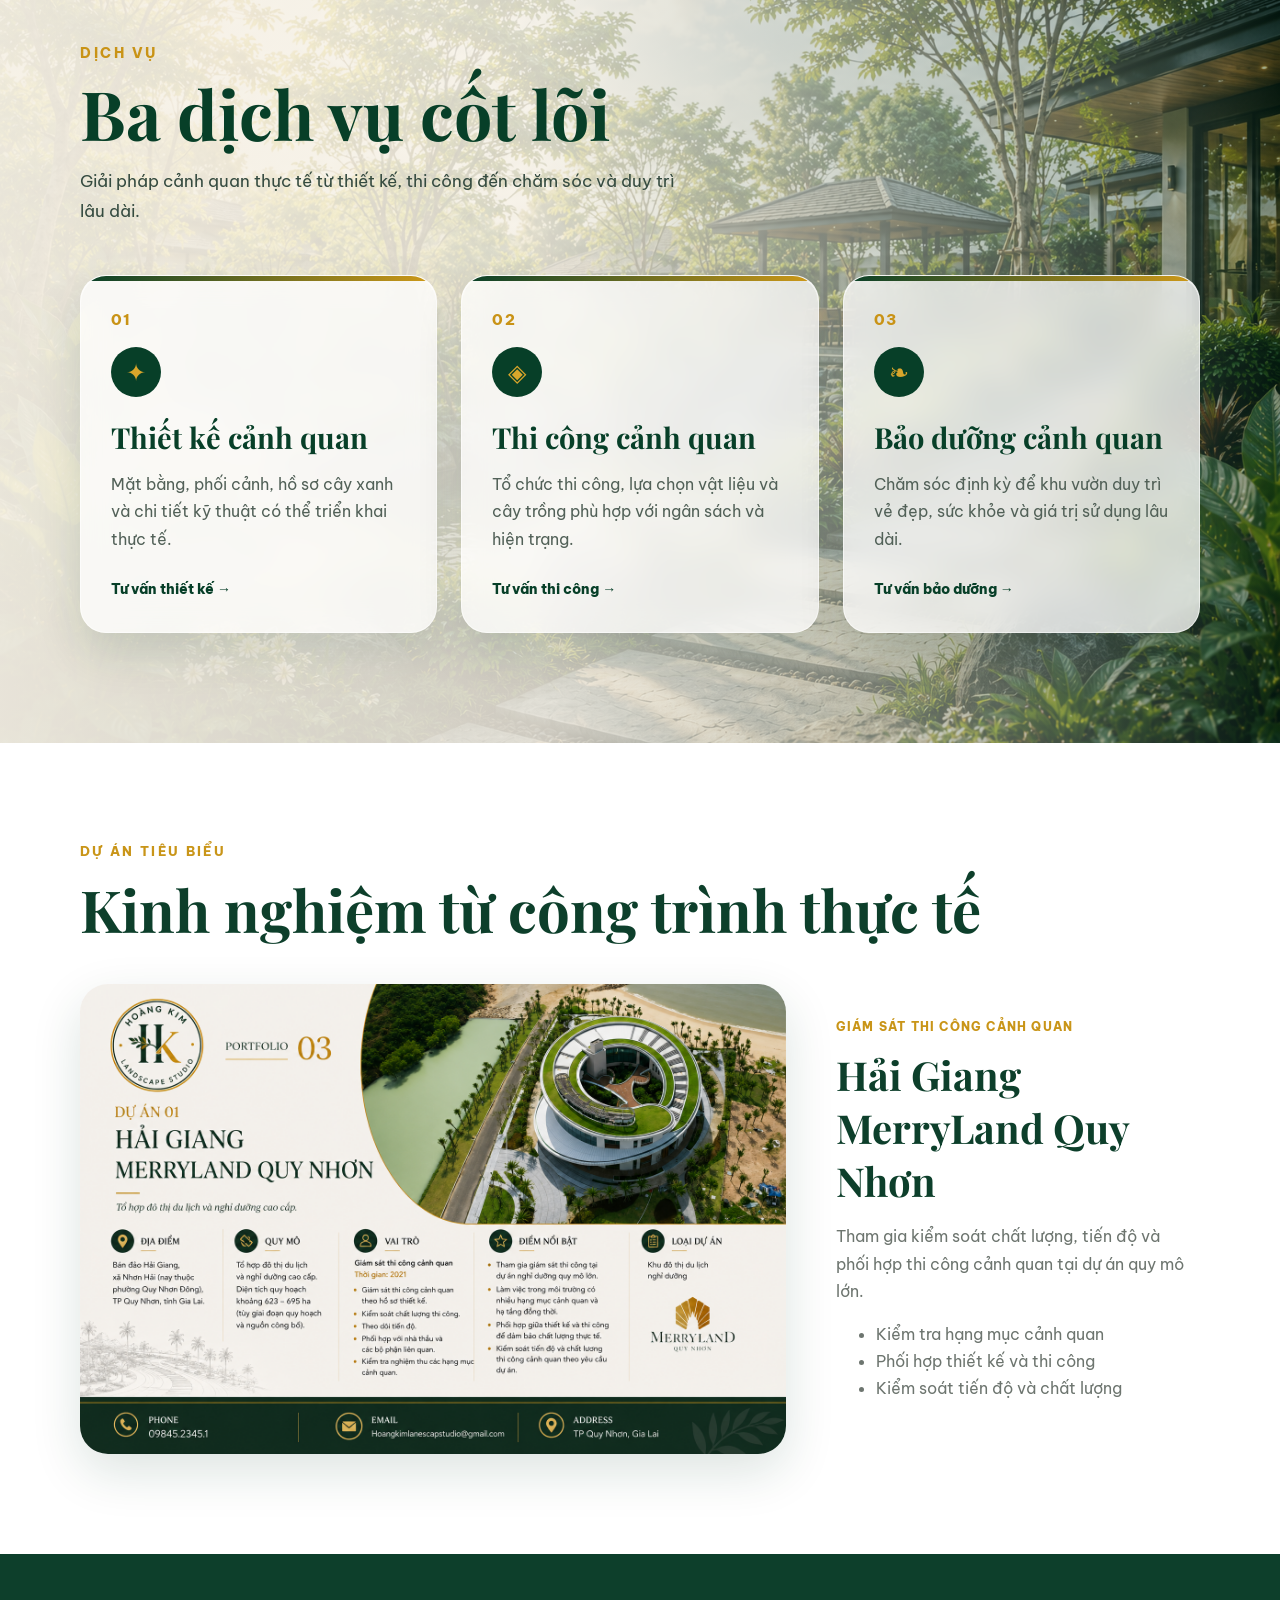
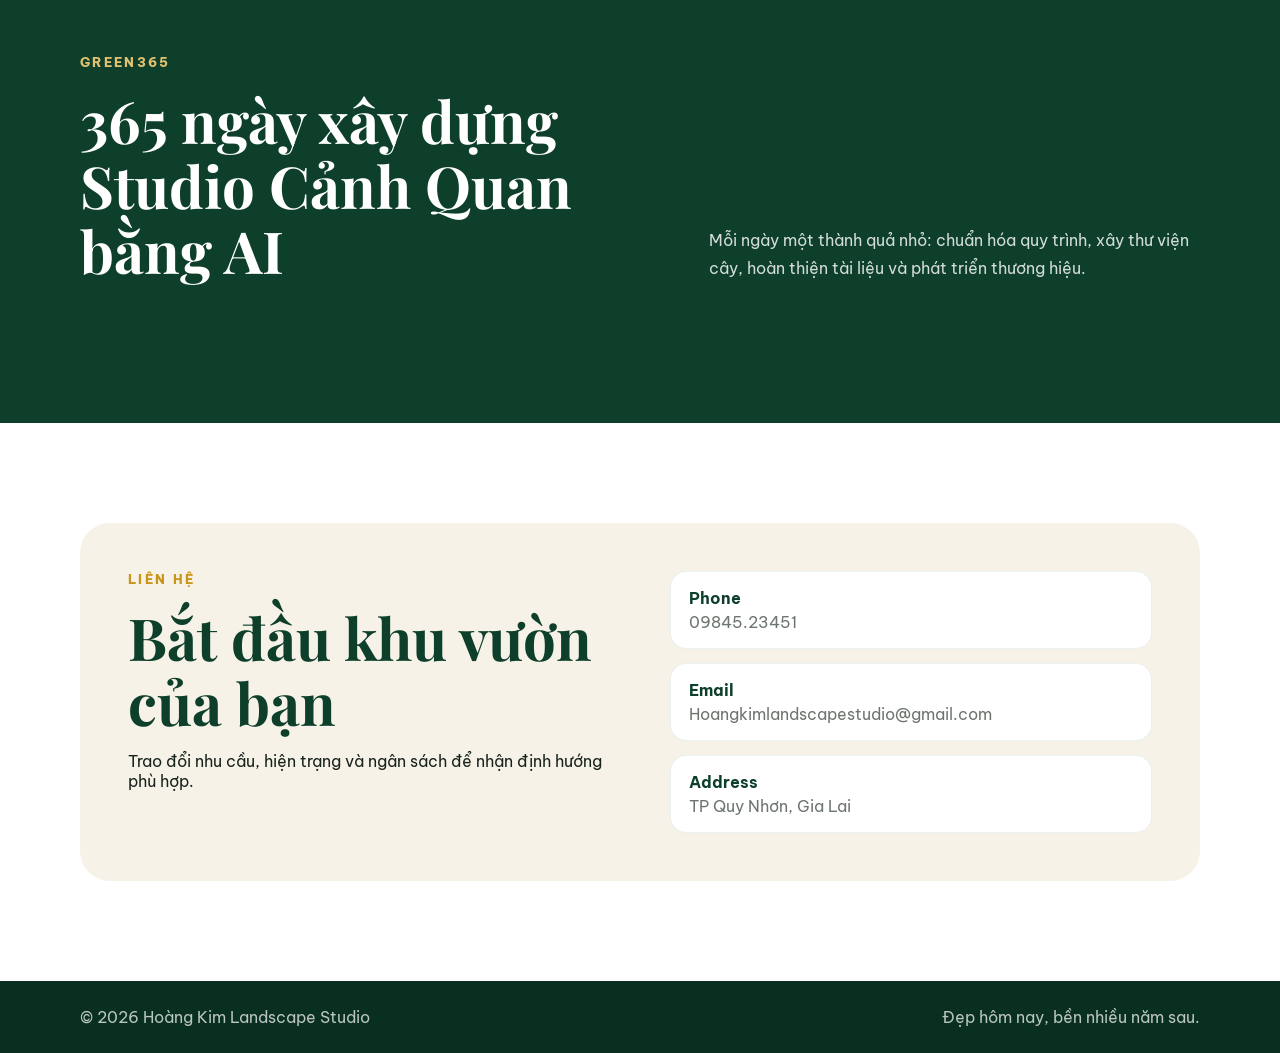
==== commit ddebcf63: "Add files via upload" ====
--- a/index.html
+++ b/index.html
@@ -3,8 +3,7 @@
 <head>
   <meta charset="utf-8">
   <meta name="viewport" content="width=device-width,initial-scale=1">
-  <meta name="description" content="Hoàng Kim Landscape Studio – Thiết kế, thi công và bảo dưỡng cảnh quan.">
-  <title>HKlandscapestudio | Hoàng Kim Landscape Studio</title>
+    <title>HKlandscapestudio | Hoàng Kim Landscape Studio</title>
   <link rel="preconnect" href="https://fonts.googleapis.com">
 
 <link rel="preconnect" href="https://fonts.gstatic.com" crossorigin>
@@ -101,7 +100,7 @@
 
 <meta
   property="og:image"
-  content="https://hklandscapestudio.github.io/assets/logo/logo-hoang-kim-landscape-studio.png"
+  content="https://hklandscapestudio.github.io/assets/logo.jpg"
 >
 
 <meta
@@ -124,7 +123,7 @@
 
 <meta
   name="twitter:image"
-  content="https://hklandscapestudio.github.io/assets/logo/logo-hoang-kim-landscape-studio.png"
+  content="https://hklandscapestudio.github.io/assets/logo.jpg"
 >
 
 <!-- Schema.org: thông tin doanh nghiệp -->
@@ -136,7 +135,7 @@
   "name": "Hoàng Kim Landscape Studio",
   "alternateName": "HK Landscape Studio",
   "url": "https://hklandscapestudio.github.io/",
-  "logo": "https://hklandscapestudio.github.io/assets/logo/logo-hoang-kim-landscape-studio.png",
+  "logo": "https://hklandscapestudio.github.io/assets/logo.jpg",
   "description": "Tư vấn, thiết kế, thi công và bảo dưỡng cảnh quan thực tế, phù hợp khí hậu, ngân sách và nhu cầu sử dụng.",
   "telephone": "+84984523451",
   "email": "Hoangkimlandscapestudio@gmail.com",
@@ -197,7 +196,7 @@
       <p>Giải pháp cảnh quan thực tế, đẹp hôm nay và bền nhiều năm sau.</p>
       <div class="hero-actions">
         <a href="#projects" class="btn">Xem dự án</a>
-        <a href="tel:0984523451" class="btn ghost">Gọi tư vấn</a>
+        <a href="tel:+84984523451" class="btn ghost">Gọi tư vấn</a>
       </div>
     </div>
   </section>
@@ -371,7 +370,7 @@
         <p>Trao đổi nhu cầu, hiện trạng và ngân sách để nhận định hướng phù hợp.</p>
       </div>
       <div class="contact-list">
-        <a href="tel:098452345.1"><b>Phone</b><span>09845.2345.1</span></a>
+        <a href="tel:+84984523451"><b>Phone</b><span>09845.23451</span></a>
         <a href="mailto:Hoangkimlandscapestudio@gmail.com"><b>Email</b><span>Hoangkimlandscapestudio@gmail.com</span></a>
         <div><b>Address</b><span>TP Quy Nhơn, Gia Lai</span></div>
       </div>
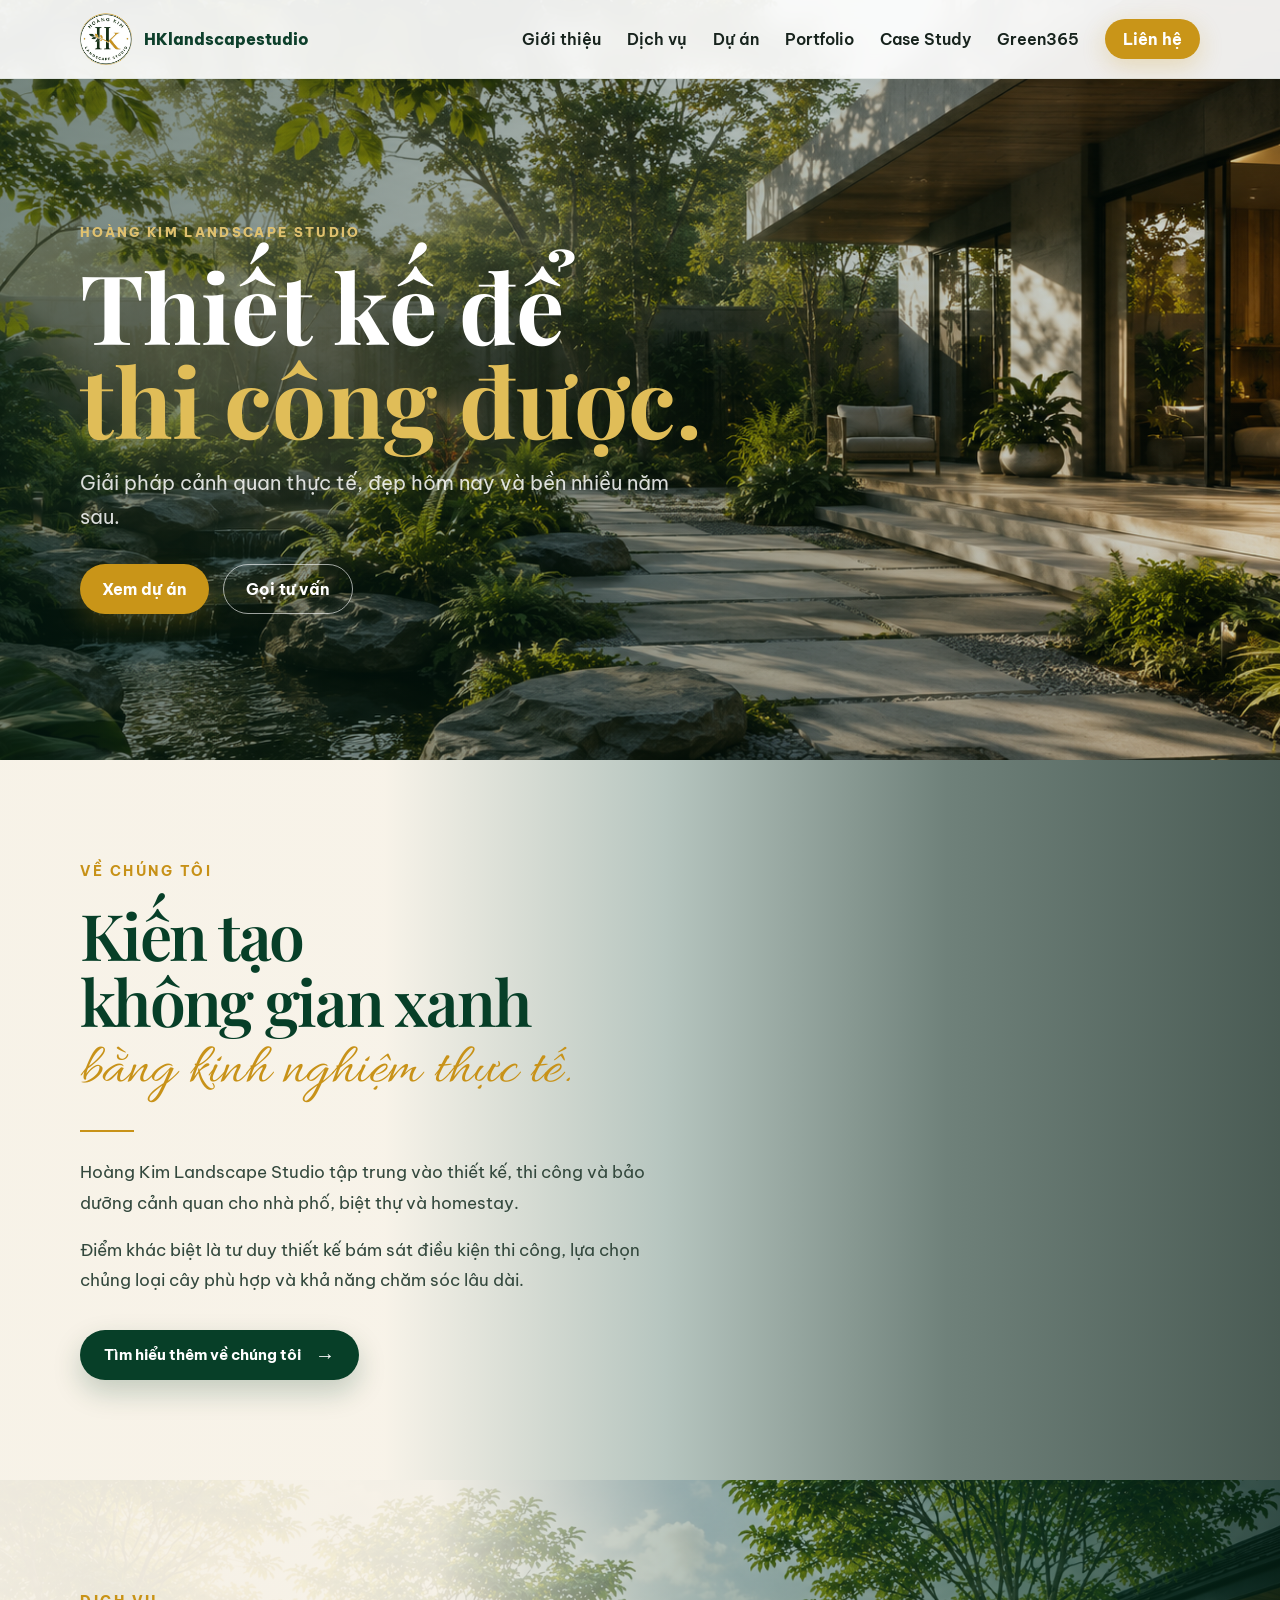
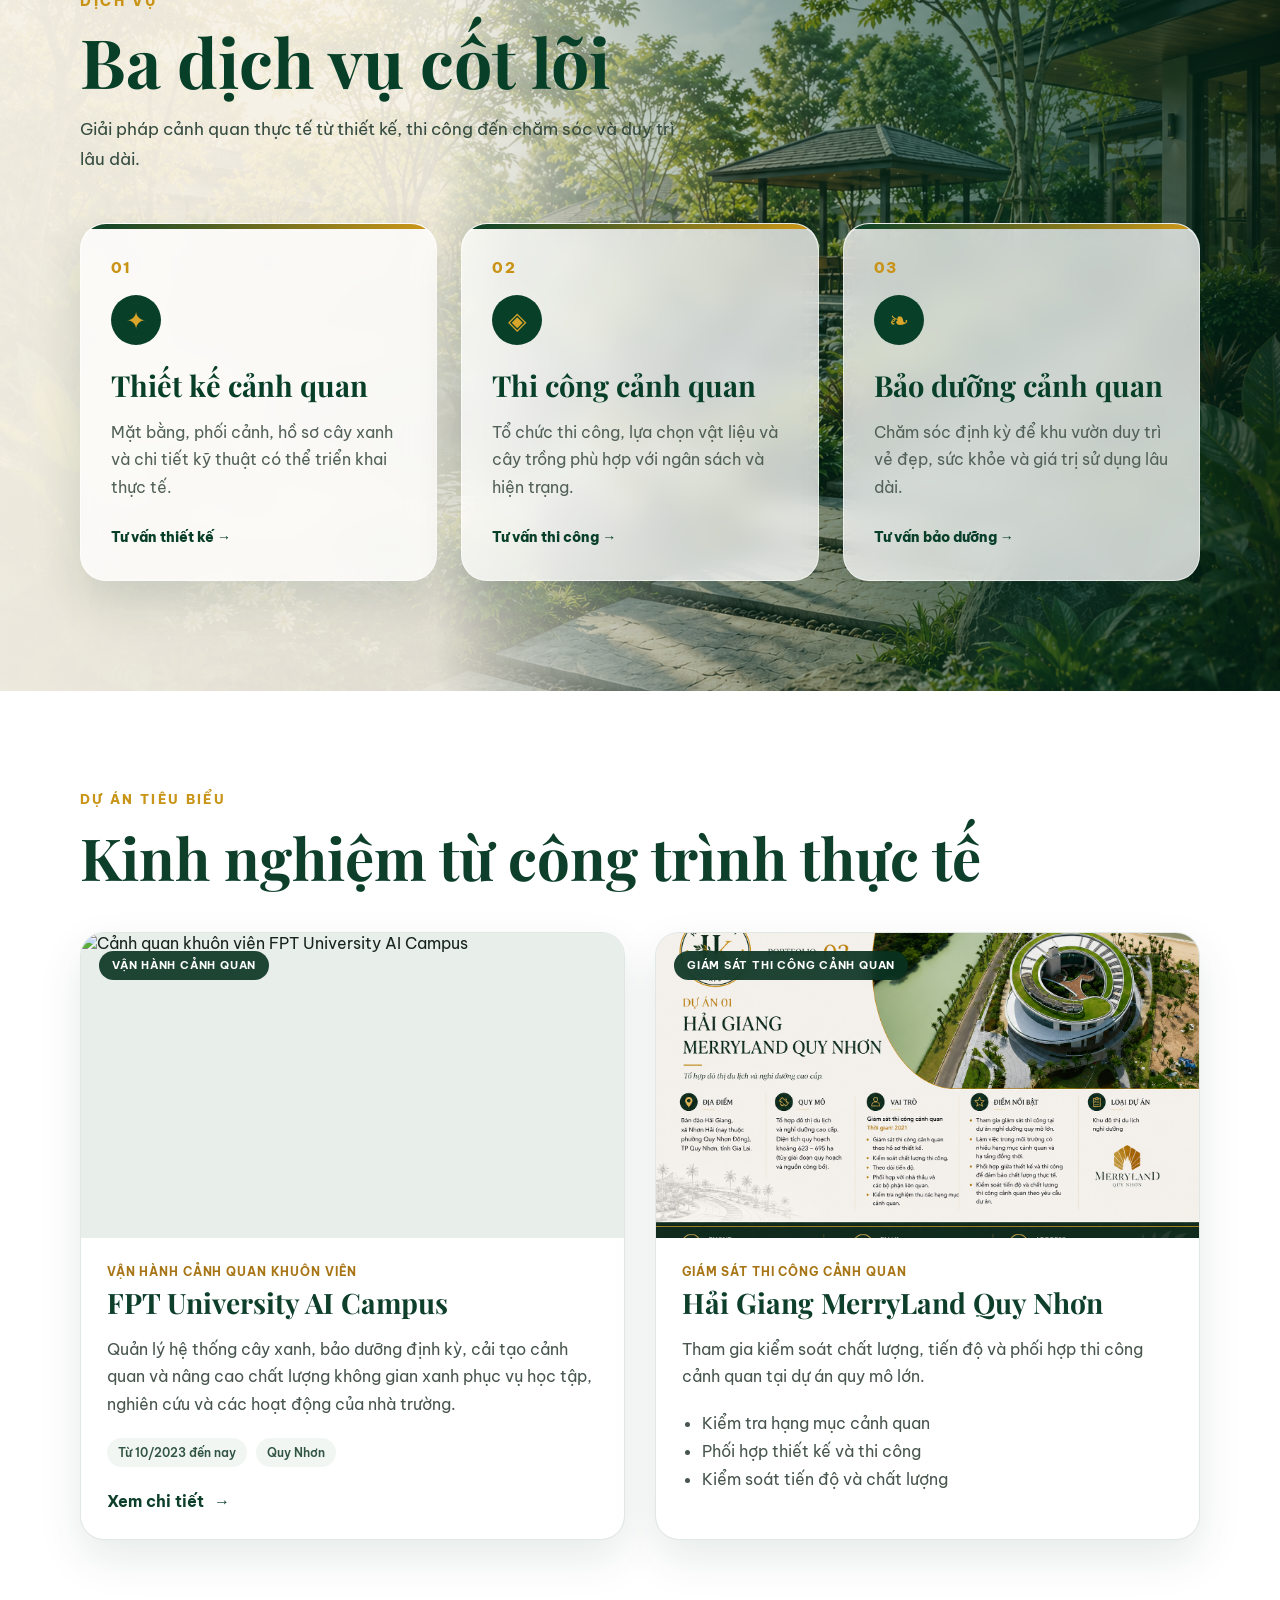
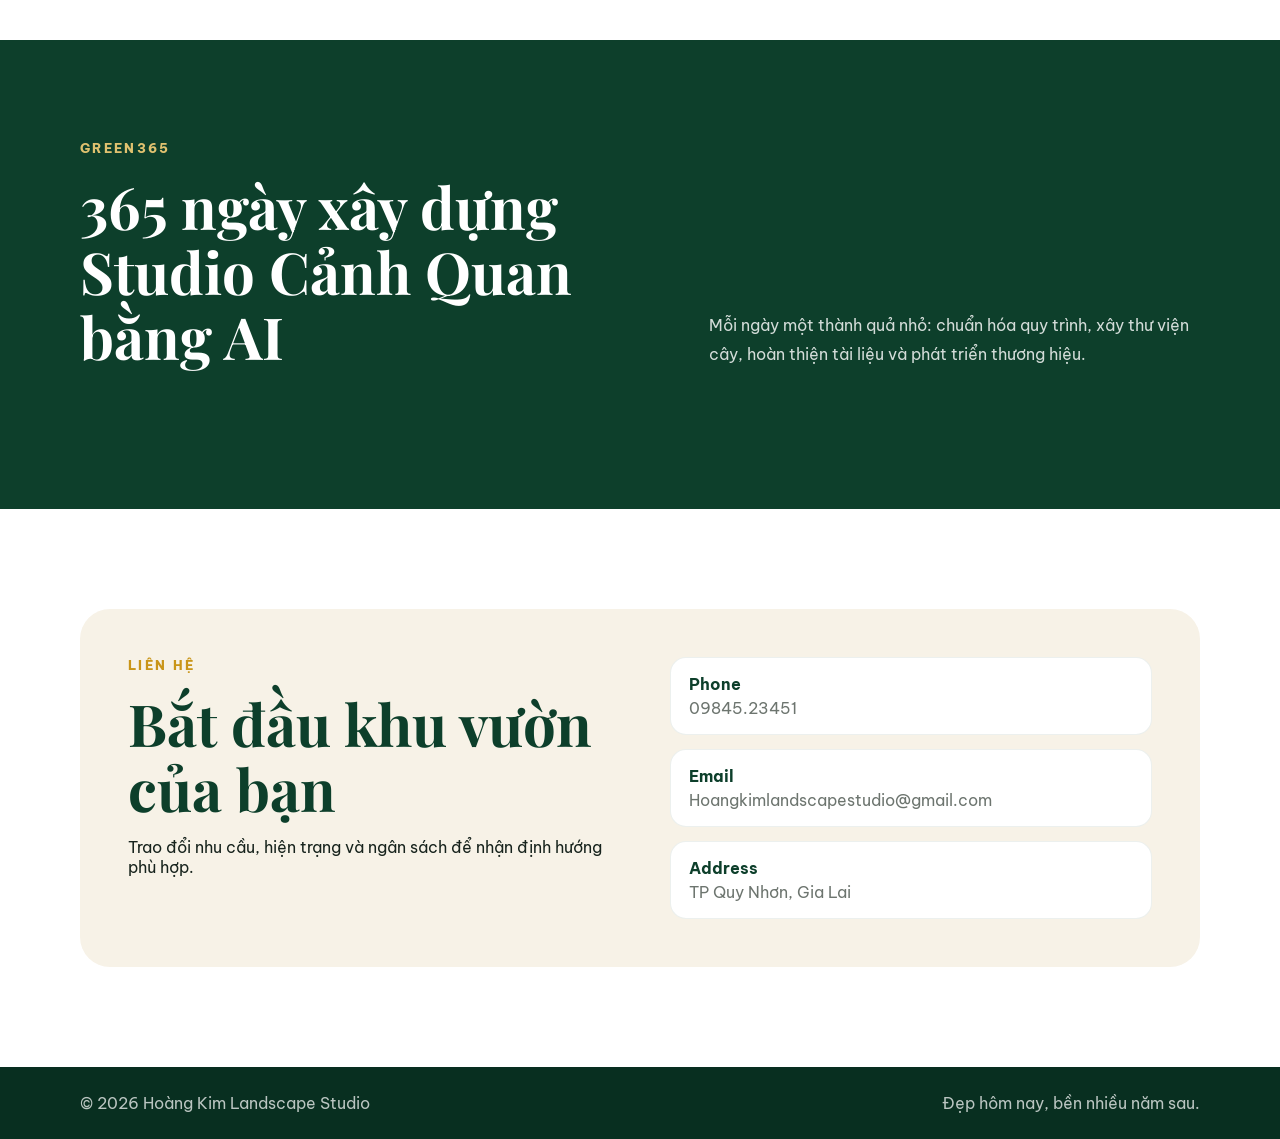
==== commit 2304cd29: "Add files via upload" ====
--- a/index.html
+++ b/index.html
@@ -13,6 +13,7 @@
   rel="stylesheet"
 >
   <link rel="stylesheet" href="styles.css">
+  <link rel="stylesheet" href="project-fpt.css">
   <!-- ==============================
      SEO HOÀNG KIM LANDSCAPE STUDIO
 ================================ -->
@@ -318,24 +319,67 @@
   </div>
 </section>
 
-  <section id="projects" class="section">
+  <section id="projects" class="section projects-section">
     <div class="container">
       <div class="section-head">
         <div class="eyebrow dark">DỰ ÁN TIÊU BIỂU</div>
         <h2>Kinh nghiệm từ công trình thực tế</h2>
       </div>
-      <div class="project">
-        <img src="assets/portfolio-hai-giang.png" alt="Dự án Hải Giang MerryLand Quy Nhơn">
-        <div class="project-copy">
-          <div class="tag">GIÁM SÁT THI CÔNG CẢNH QUAN</div>
-          <h3>Hải Giang MerryLand Quy Nhơn</h3>
-          <p>Tham gia kiểm soát chất lượng, tiến độ và phối hợp thi công cảnh quan tại dự án quy mô lớn.</p>
-          <ul>
-            <li>Kiểm tra hạng mục cảnh quan</li>
-            <li>Phối hợp thiết kế và thi công</li>
-            <li>Kiểm soát tiến độ và chất lượng</li>
-          </ul>
-        </div>
+
+      <div class="projects-grid">
+        <article class="project-card project-card--featured">
+          <a class="project-card__media"
+             href="case-study-module/case-study/fpt-ai-campus/"
+             aria-label="Xem chi tiết dự án FPT University AI Campus">
+            <img src="assets/project-fpt-ai-campus.jpg"
+                 alt="Cảnh quan khuôn viên FPT University AI Campus"
+                 loading="lazy">
+            <span class="project-card__badge">VẬN HÀNH CẢNH QUAN</span>
+          </a>
+
+          <div class="project-card__content">
+            <div class="project-card__tag">Vận hành cảnh quan khuôn viên</div>
+            <h3>FPT University AI Campus</h3>
+            <p>
+              Quản lý hệ thống cây xanh, bảo dưỡng định kỳ, cải tạo cảnh quan
+              và nâng cao chất lượng không gian xanh phục vụ học tập, nghiên cứu
+              và các hoạt động của nhà trường.
+            </p>
+
+            <div class="project-card__meta">
+              <span>Từ 10/2023 đến nay</span>
+              <span>Quy Nhơn</span>
+            </div>
+
+            <a class="project-card__button"
+               href="case-study-module/case-study/fpt-ai-campus/">
+              Xem chi tiết <span aria-hidden="true">→</span>
+            </a>
+          </div>
+        </article>
+
+        <article class="project-card">
+          <div class="project-card__media">
+            <img src="assets/portfolio-hai-giang.png"
+                 alt="Dự án Hải Giang MerryLand Quy Nhơn"
+                 loading="lazy">
+            <span class="project-card__badge">GIÁM SÁT THI CÔNG CẢNH QUAN</span>
+          </div>
+
+          <div class="project-card__content">
+            <div class="project-card__tag">Giám sát thi công cảnh quan</div>
+            <h3>Hải Giang MerryLand Quy Nhơn</h3>
+            <p>
+              Tham gia kiểm soát chất lượng, tiến độ và phối hợp thi công
+              cảnh quan tại dự án quy mô lớn.
+            </p>
+            <ul class="project-card__list">
+              <li>Kiểm tra hạng mục cảnh quan</li>
+              <li>Phối hợp thiết kế và thi công</li>
+              <li>Kiểm soát tiến độ và chất lượng</li>
+            </ul>
+          </div>
+        </article>
       </div>
     </div>
   </section>
--- a/styles.css
+++ b/styles.css
@@ -600,9 +600,11 @@
   background:
     linear-gradient(
       90deg,
-      rgba(246, 241, 230, 0.94) 0%,
-      rgba(246, 241, 230, 0.83) 42%,
-      rgba(7, 54, 36, 0.38) 100%
+      rgba(246, 241, 230, 0.96) 0%,
+      rgba(246, 241, 230, 0.90) 34%,
+      rgba(13, 63, 43, 0.34) 58%,
+      rgba(7, 54, 36, 0.66) 80%,
+      rgba(4, 34, 22, 0.76) 100%
     );
 }
 
@@ -772,20 +774,33 @@
   background:
     linear-gradient(
       90deg,
-      rgba(250, 247, 239, 0.96) 0%,
-      rgba(250, 247, 239, 0.88) 30%,
-      rgba(250, 247, 239, 0.62) 48%,
-      rgba(250, 247, 239, 0.18) 68%,
-      rgba(250, 247, 239, 0.03) 100%
+      rgba(247, 242, 231, 0.97) 0%,
+      rgba(247, 242, 231, 0.93) 30%,
+      rgba(13, 63, 43, 0.30) 52%,
+      rgba(7, 38, 26, 0.58) 74%,
+      rgba(4, 28, 18, 0.72) 100%
     );
 }
 
 .about-content {
   position: relative;
   z-index: 1;
-  width: 100%;
-  padding-top: 110px;
-  padding-bottom: 110px;
+  width: min(1120px, 92%);
+  margin: 0 auto;
+  padding-top: 100px;
+  padding-bottom: 100px;
+}
+
+.about-content > * {
+  max-width: 620px;
+}
+
+.about-label,
+.about-title,
+.about-divider,
+.about-description,
+.about-button {
+  margin-left: 0;
 }
 
 .about-label {
@@ -798,7 +813,7 @@
 }
 
 .about-title {
-  max-width: 690px;
+  max-width: 620px;
   margin: 0;
 }
 
@@ -806,7 +821,7 @@
   display: block;
   color: #073f28;
   font-family: "Playfair Display", Georgia, serif;
-  font-size: clamp(52px, 6vw, 82px);
+  font-size: clamp(46px, 5vw, 68px);
   font-weight: 600;
   letter-spacing: -0.035em;
   line-height: 1.02;
@@ -817,7 +832,7 @@
   margin-top: 10px;
   color: #c89218;
   font-family: "Allura", cursive;
-  font-size: clamp(44px, 5vw, 70px);
+  font-size: clamp(38px, 4.5vw, 58px);
   font-weight: 400;
   letter-spacing: 0;
   line-height: 1;
@@ -882,7 +897,13 @@
   }
 
   .services-overlay {
-    background: rgba(246, 241, 230, 0.84);
+    background:
+      linear-gradient(
+        90deg,
+        rgba(246, 241, 230, 0.96) 0%,
+        rgba(246, 241, 230, 0.90) 54%,
+        rgba(7, 54, 36, 0.58) 100%
+      );
   }
 
   .services-grid {
@@ -929,16 +950,20 @@
     background:
       linear-gradient(
         90deg,
-        rgba(250, 247, 239, 0.96) 0%,
-        rgba(250, 247, 239, 0.88) 48%,
-        rgba(250, 247, 239, 0.35) 78%,
-        rgba(250, 247, 239, 0.15) 100%
+        rgba(247, 242, 231, 0.97) 0%,
+        rgba(247, 242, 231, 0.92) 54%,
+        rgba(7, 38, 26, 0.48) 82%,
+        rgba(4, 28, 18, 0.62) 100%
       );
   }
 
   .about-content {
     padding-top: 90px;
     padding-bottom: 90px;
+  }
+
+  .about-content > * {
+    max-width: 560px;
   }
 
   .about-description {
@@ -1045,7 +1070,13 @@
   }
 
   .services-overlay {
-    background: rgba(246, 241, 230, 0.88);
+    background:
+      linear-gradient(
+        180deg,
+        rgba(246, 241, 230, 0.96) 0%,
+        rgba(246, 241, 230, 0.90) 46%,
+        rgba(7, 54, 36, 0.58) 100%
+      );
   }
 
   .services-heading {
@@ -1082,9 +1113,9 @@
     background:
       linear-gradient(
         180deg,
-        rgba(250, 247, 239, 0.96) 0%,
-        rgba(250, 247, 239, 0.91) 58%,
-        rgba(250, 247, 239, 0.7) 100%
+        rgba(247, 242, 231, 0.97) 0%,
+        rgba(247, 242, 231, 0.93) 56%,
+        rgba(7, 38, 26, 0.56) 100%
       );
   }
 
@@ -1093,19 +1124,23 @@
     padding-bottom: 72px;
   }
 
+  .about-content > * {
+    max-width: 100%;
+  }
+
   .about-label {
     margin-bottom: 16px;
     font-size: 12px;
   }
 
   .about-title-main {
-    font-size: 46px;
+    font-size: 42px;
     line-height: 1.06;
   }
 
   .about-title-accent {
     margin-top: 6px;
-    font-size: 44px;
+    font-size: 40px;
     line-height: 0.98;
   }
 
--- a/project-fpt.css
+++ b/project-fpt.css
@@ -0,0 +1,19 @@
+.projects-section .projects-grid{display:grid;grid-template-columns:repeat(2,minmax(0,1fr));gap:30px;margin-top:36px}
+.projects-section .project-card{min-width:0;overflow:hidden;border:1px solid rgba(13,63,43,.12);border-radius:24px;background:#fff;box-shadow:0 18px 44px rgba(13,63,43,.10);transition:transform .22s ease,box-shadow .22s ease}
+.projects-section .project-card:hover{transform:translateY(-6px);box-shadow:0 24px 56px rgba(13,63,43,.16)}
+.projects-section .project-card__media{position:relative;display:block;aspect-ratio:16/9;overflow:hidden;background:#e8eee9}
+.projects-section .project-card__media img{width:100%;height:100%;display:block;object-fit:cover;object-position:center;transition:transform .48s ease}
+.projects-section .project-card:hover .project-card__media img{transform:scale(1.045)}
+.projects-section .project-card__badge{position:absolute;top:18px;left:18px;z-index:2;display:inline-flex;padding:9px 13px;border-radius:999px;background:rgba(8,49,33,.90);color:#fff;font-size:.7rem;font-weight:700;letter-spacing:.07em;line-height:1;backdrop-filter:blur(8px)}
+.projects-section .project-card__content{padding:26px 26px 28px}
+.projects-section .project-card__tag{margin-bottom:8px;color:#a87516;font-size:.78rem;font-weight:700;letter-spacing:.07em;text-transform:uppercase}
+.projects-section .project-card h3{margin:0;color:#0d3f2b;font-family:"Playfair Display",serif;font-size:clamp(1.55rem,2.2vw,2.15rem);line-height:1.16}
+.projects-section .project-card p{margin:16px 0 0;color:#47554d;font-size:.98rem;line-height:1.75}
+.projects-section .project-card__meta{display:flex;flex-wrap:wrap;gap:9px;margin-top:20px}
+.projects-section .project-card__meta span{padding:7px 11px;border-radius:999px;background:#f2f6f3;color:#315542;font-size:.78rem;font-weight:600}
+.projects-section .project-card__button{display:inline-flex;align-items:center;gap:10px;margin-top:24px;color:#0d3f2b;font-weight:700;text-decoration:none;transition:gap .18s ease,color .18s ease}
+.projects-section .project-card__button:hover{gap:15px;color:#a87516}
+.projects-section .project-card__button:focus-visible,.projects-section .project-card__media:focus-visible{outline:3px solid rgba(183,132,30,.45);outline-offset:4px}
+.projects-section .project-card__list{margin:18px 0 0;padding-left:20px;color:#47554d;line-height:1.75}
+@media(max-width:860px){.projects-section .projects-grid{grid-template-columns:1fr;gap:24px}}
+@media(max-width:520px){.projects-section .projects-grid{margin-top:28px}.projects-section .project-card{border-radius:18px}.projects-section .project-card__content{padding:22px}.projects-section .project-card__badge{top:14px;left:14px;max-width:calc(100% - 28px);font-size:.64rem}}
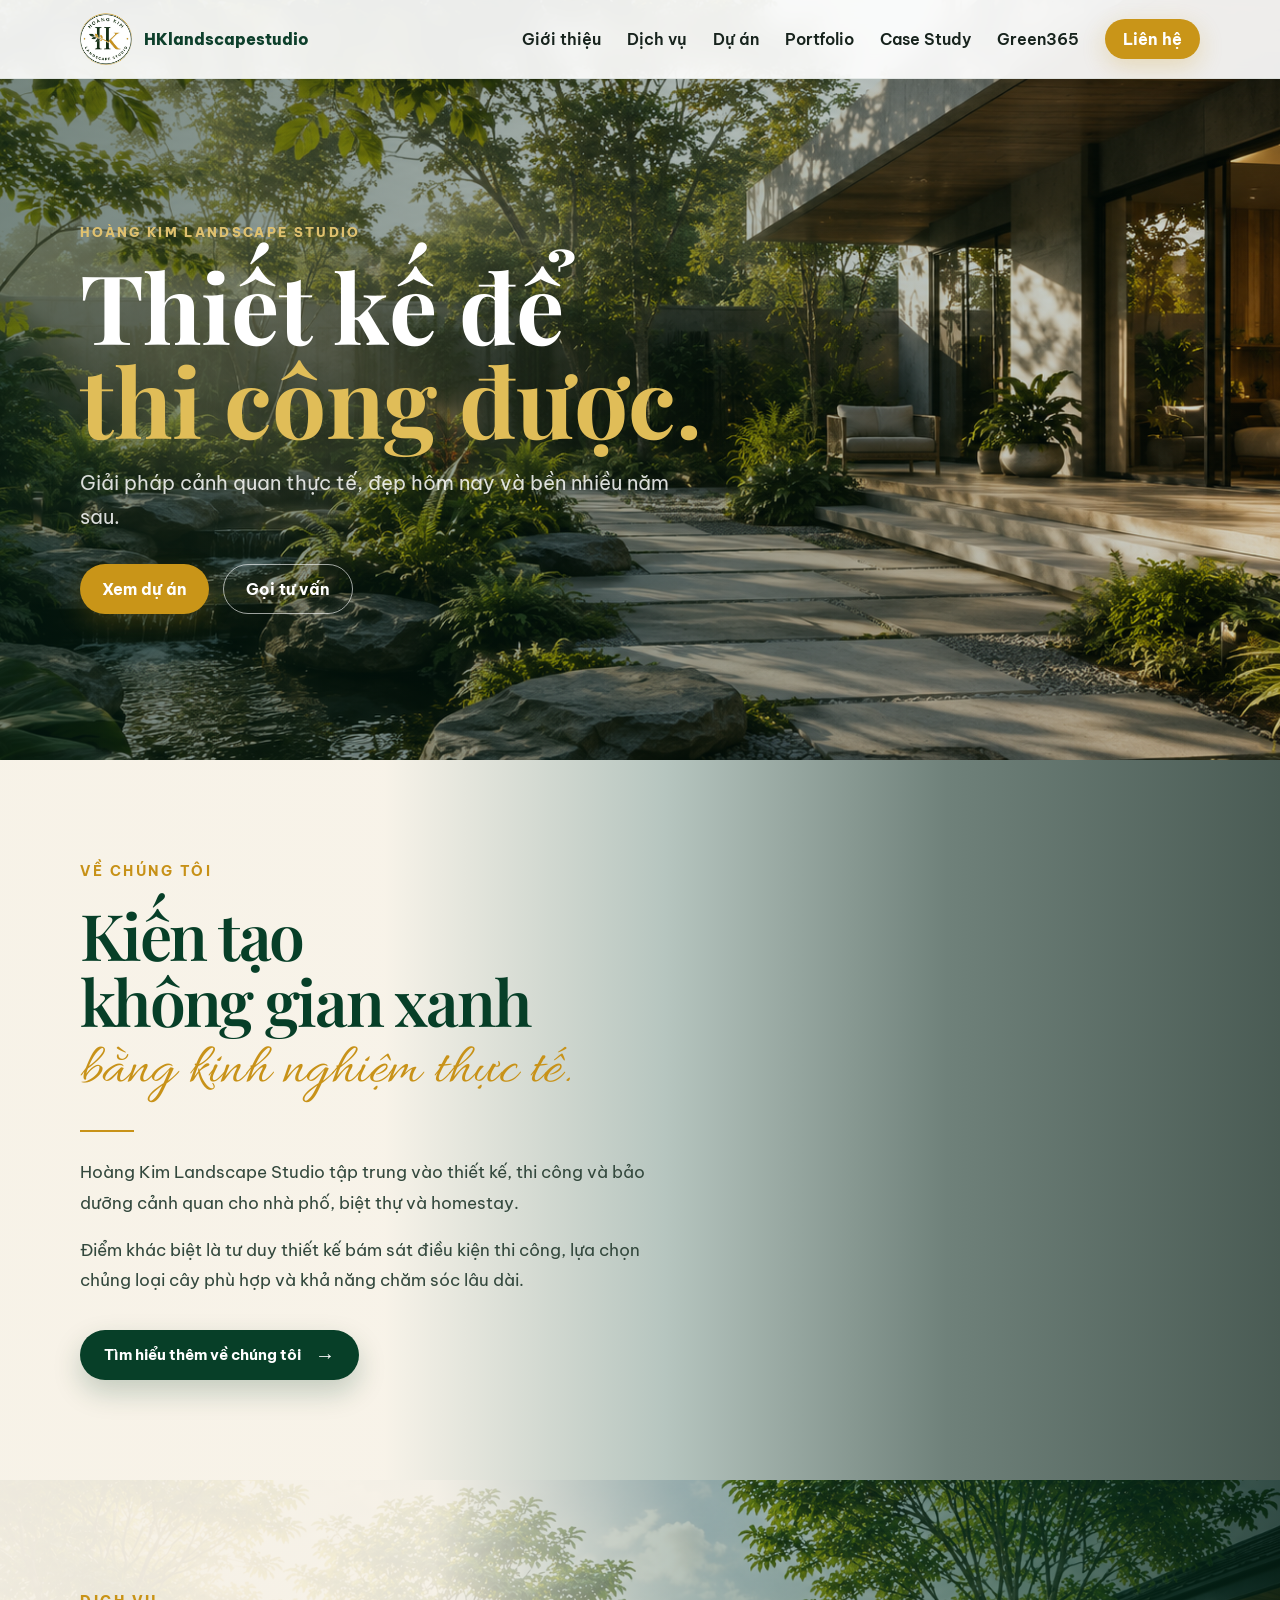
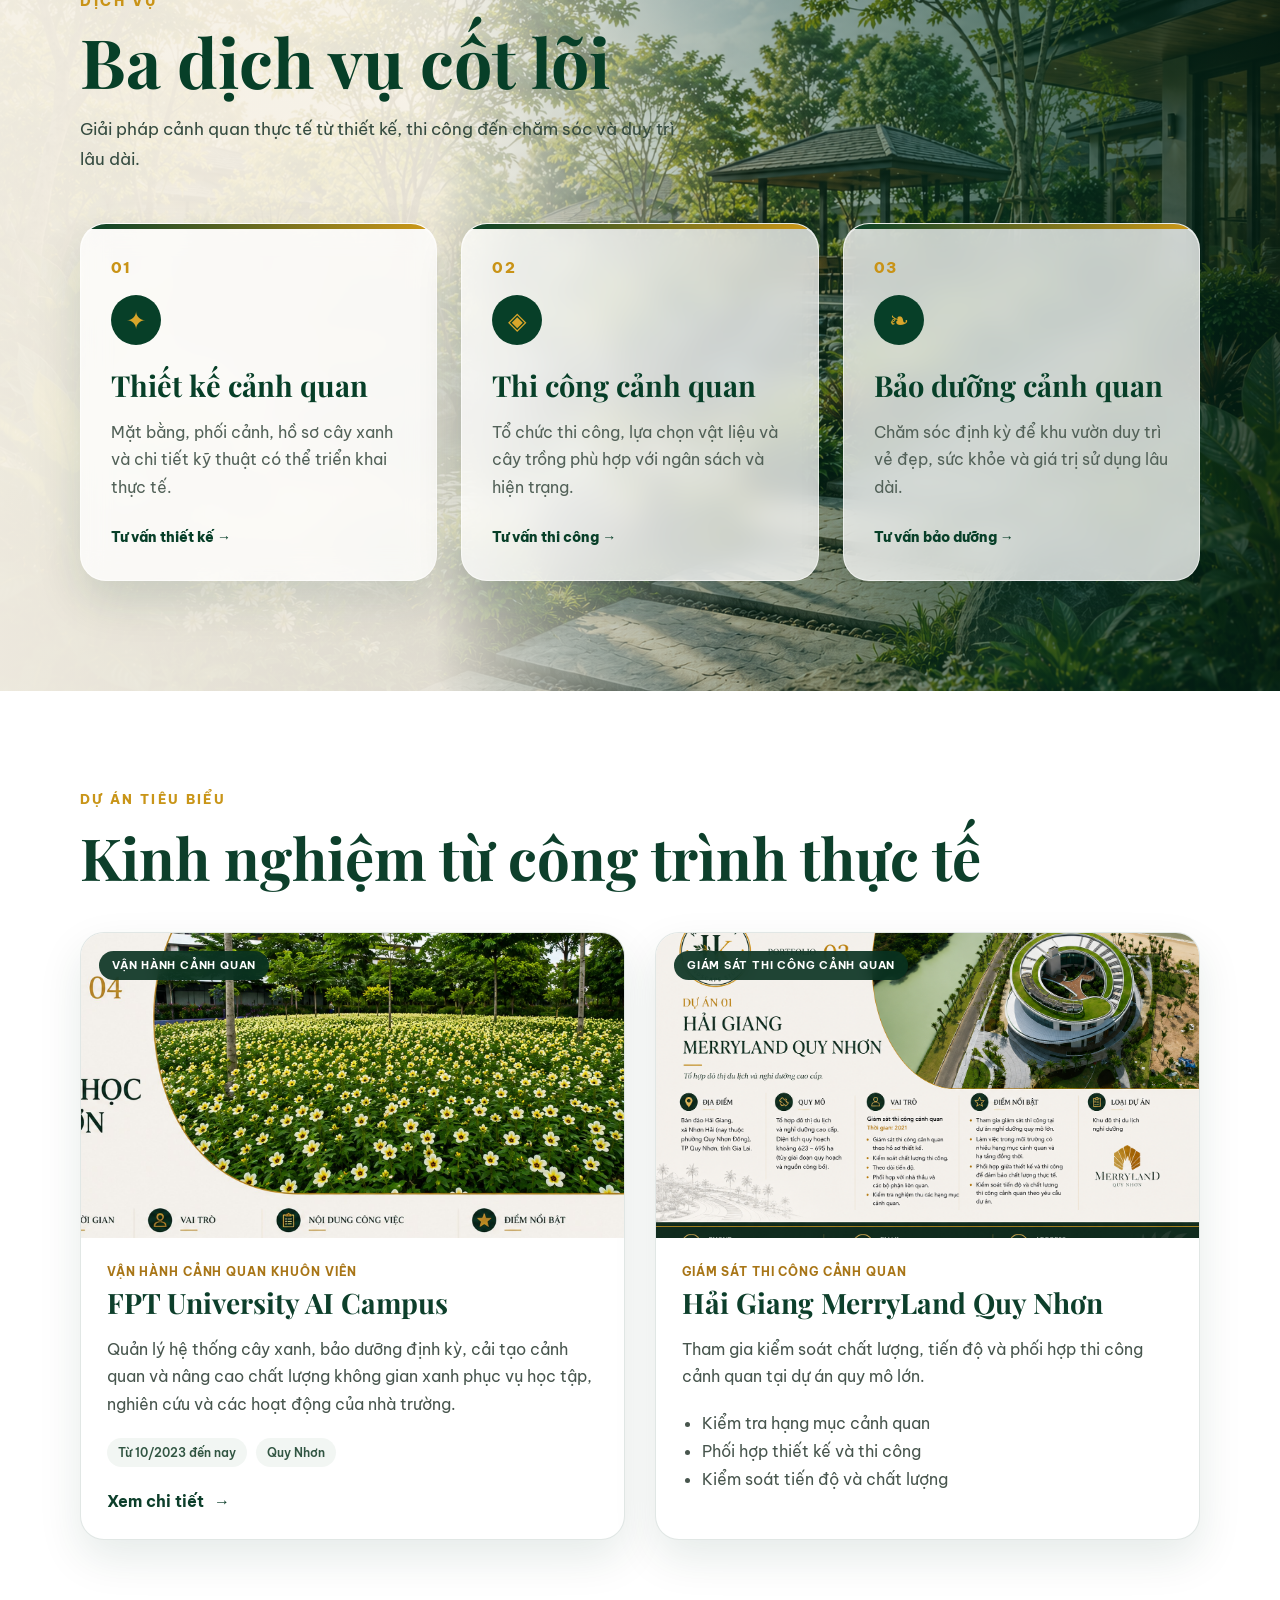
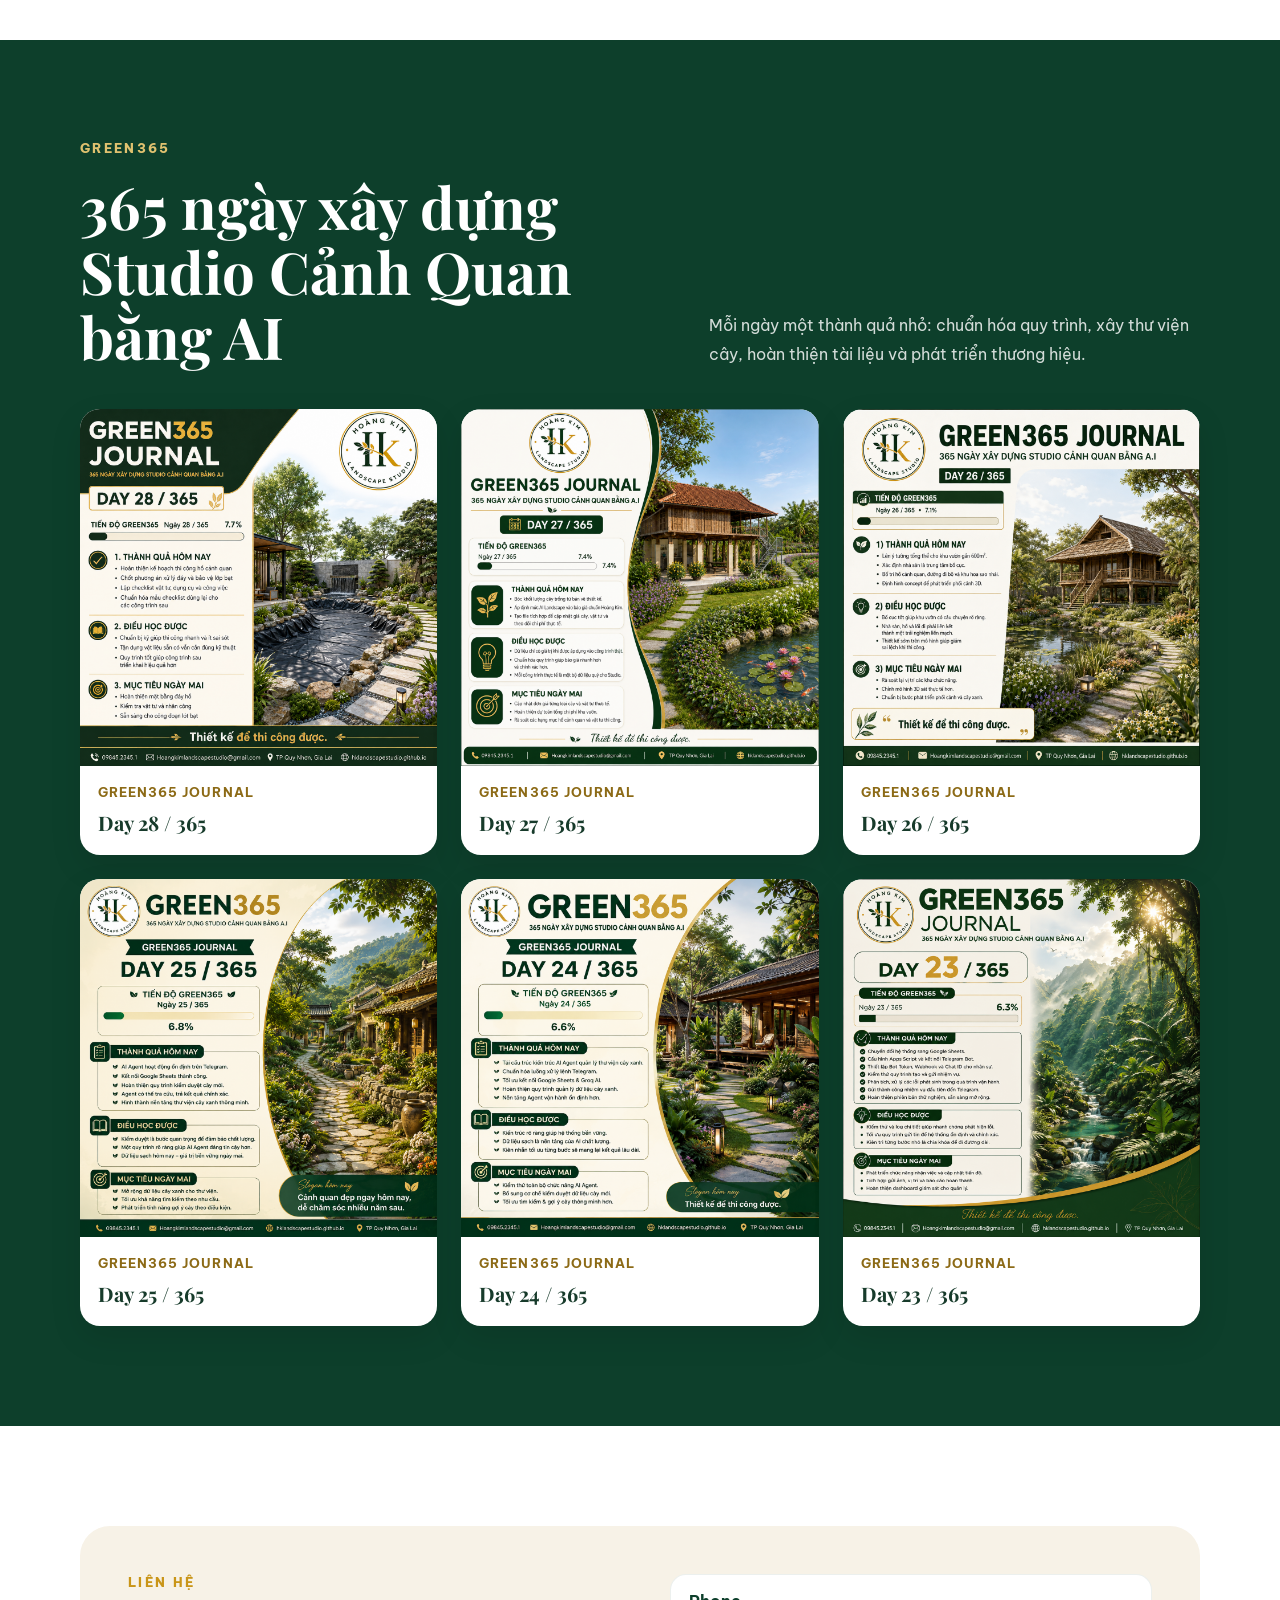
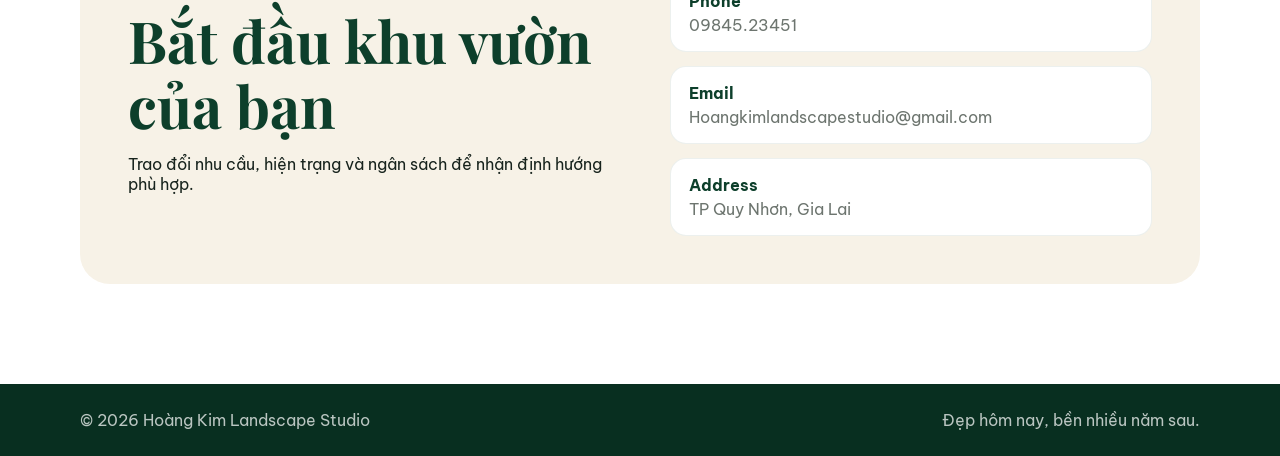
==== commit f010a53d: "Add files via upload" ====
--- a/index.html
+++ b/index.html
@@ -175,7 +175,7 @@
       <img src="assets/logo.jpg" alt="Logo Hoàng Kim Landscape Studio">
       <span>HKlandscapestudio</span>
     </a>
-    <button class="menu-btn" aria-label="Mở menu" onclick="document.body.classList.toggle('menu-open')">☰</button>
+    <button class="menu-btn" type="button" aria-label="Mở menu" aria-expanded="false">☰</button>
     <nav>
       <a href="#about">Giới thiệu</a>
       <a href="#services">Dịch vụ</a>
--- a/styles.css
+++ b/styles.css
@@ -333,8 +333,19 @@
 .green365-card img {
   display: block;
   width: 100%;
-  aspect-ratio: 4 / 5;
+  aspect-ratio: 1 / 1;
   object-fit: cover;
+}
+
+
+.green365-status {
+  grid-column: 1 / -1;
+  margin: 0;
+  padding: 24px;
+  border-radius: 16px;
+  background: rgba(255, 255, 255, 0.92);
+  color: #173b2b;
+  text-align: center;
 }
 
 .green365-card-content {
